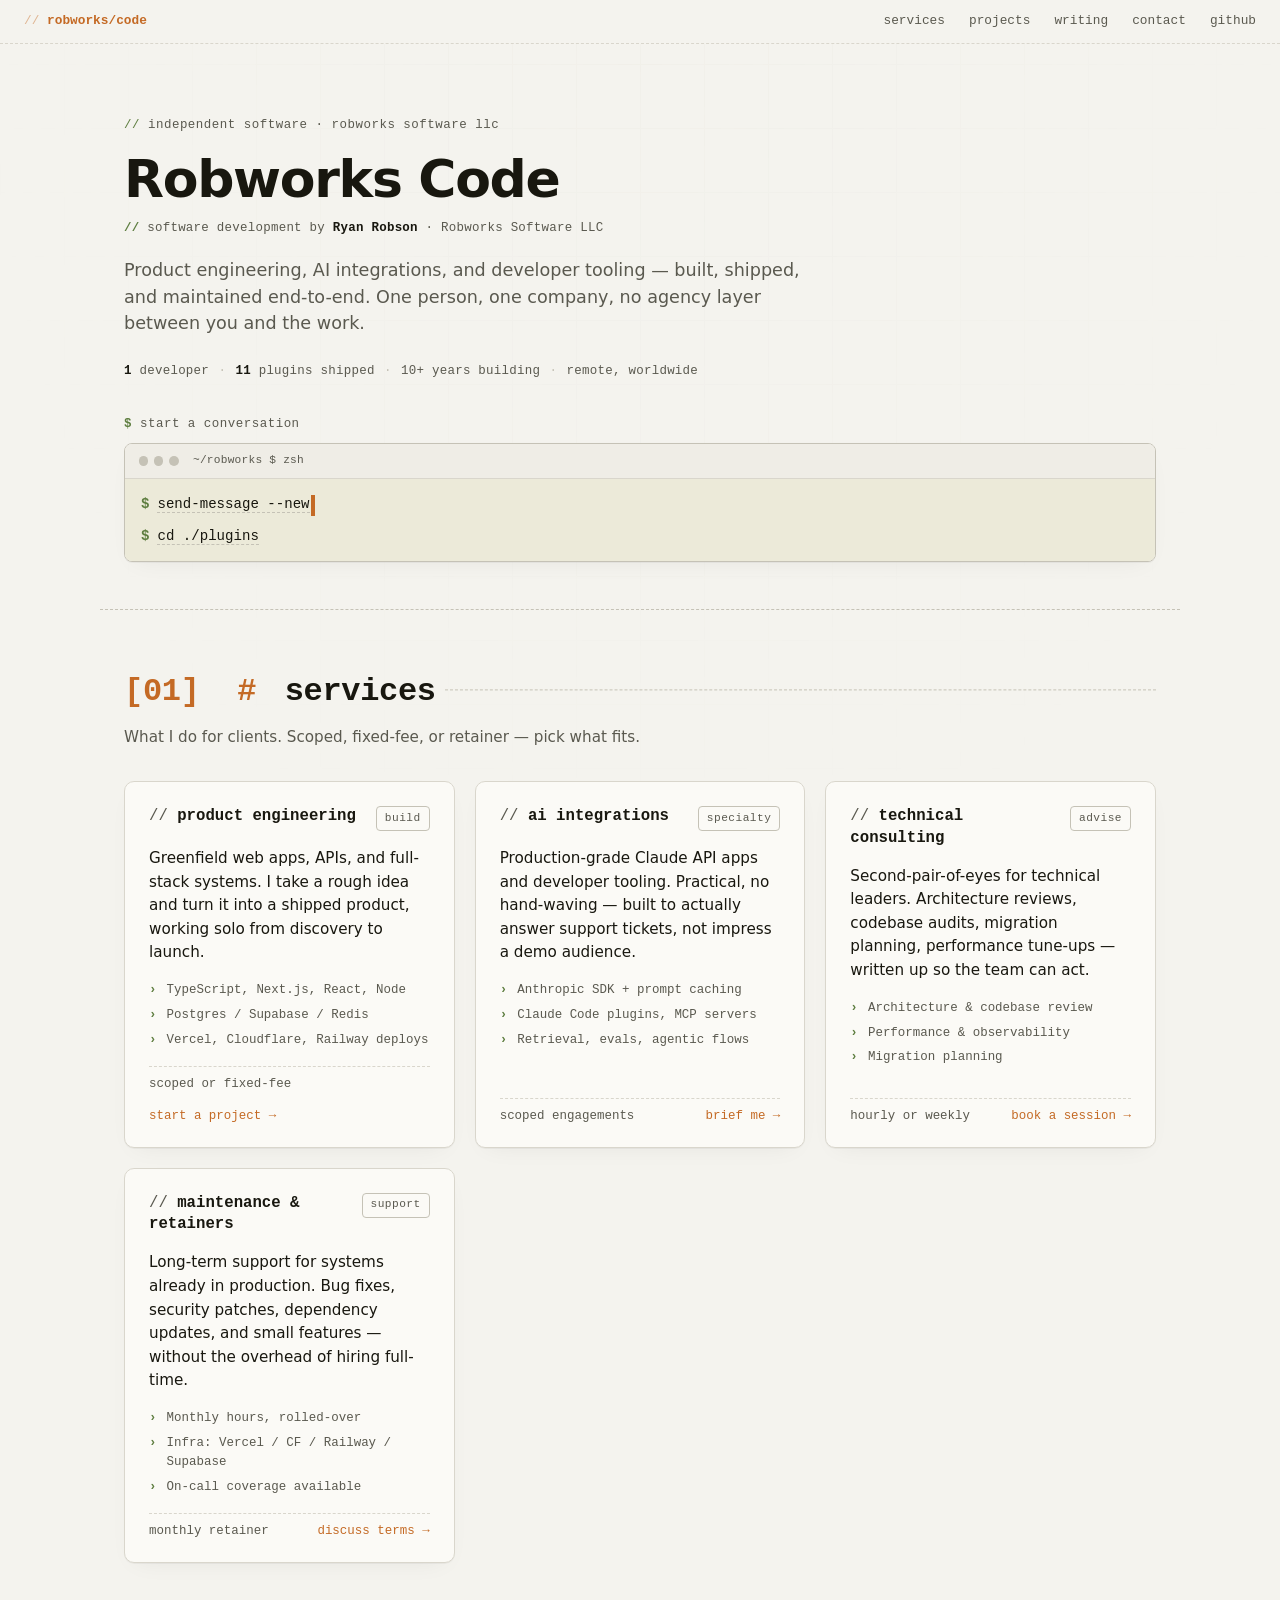
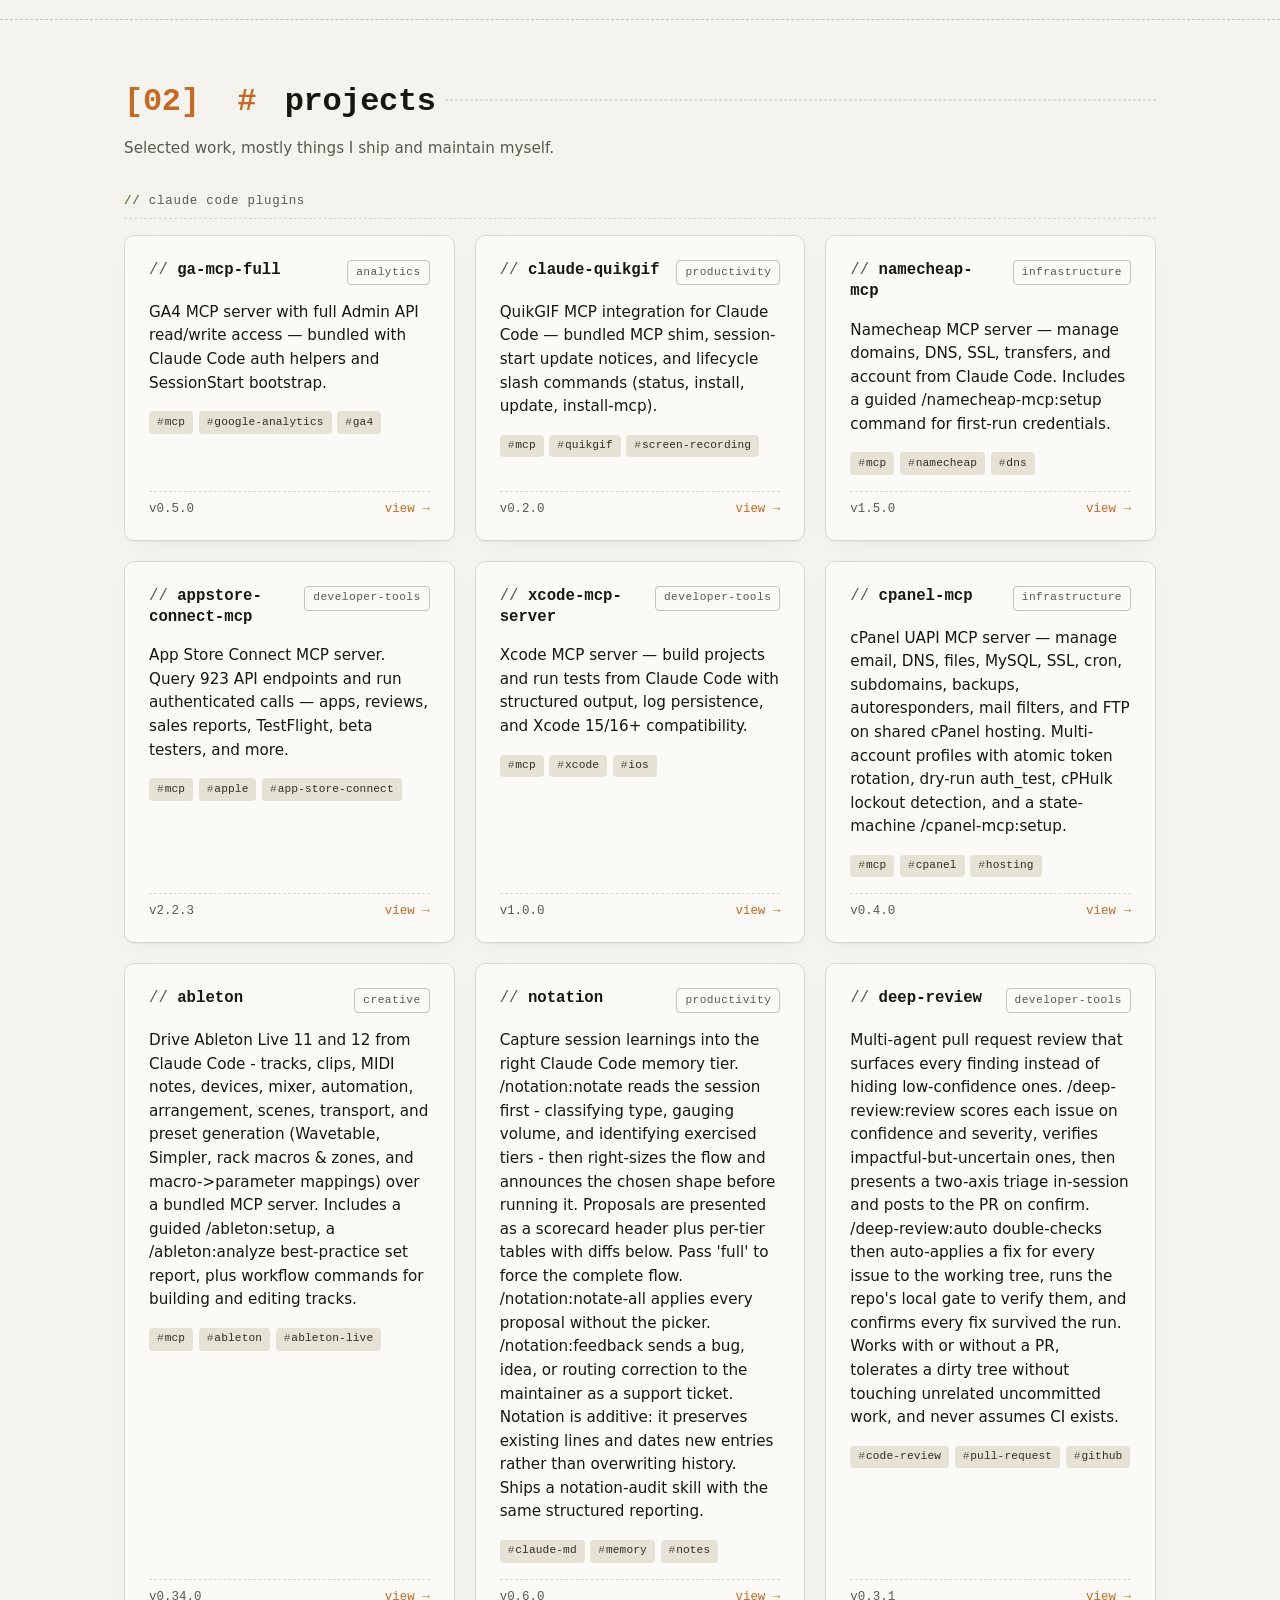
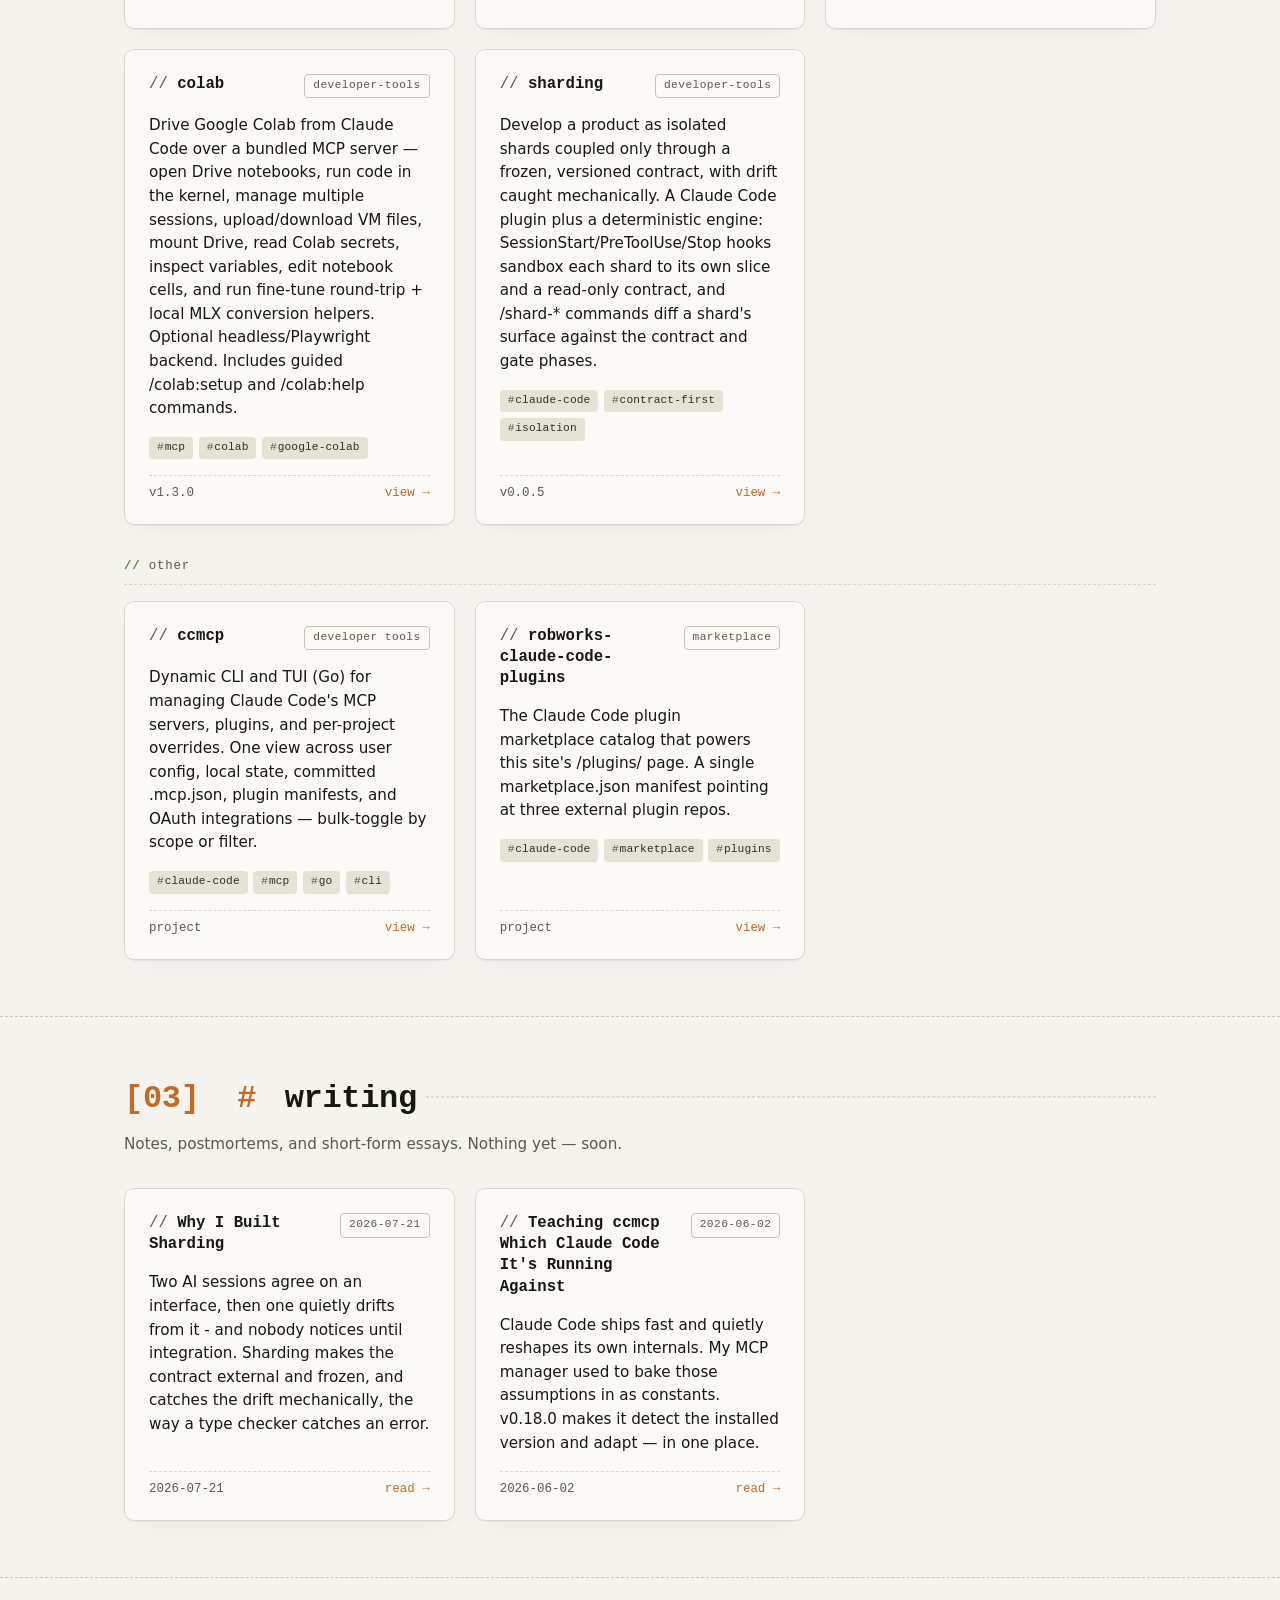
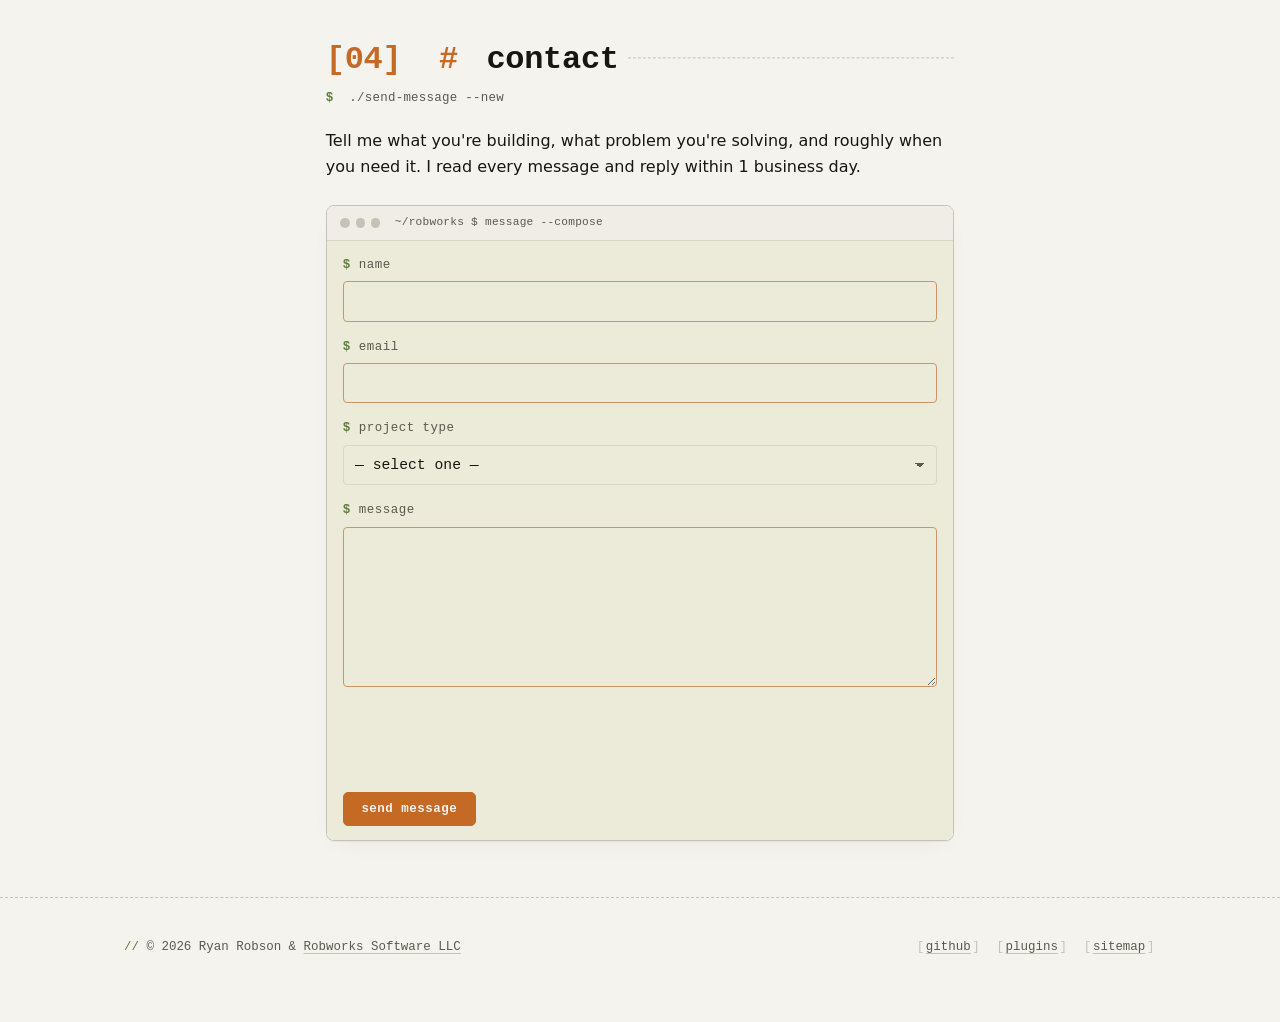
==== docs/index.html @ 90739b0f "content: add 'Why I Built Sharding' post to the Writing index Also refreshes the notation plugin car" ====
<!doctype html>
<html lang="en">
<head>
  <meta charset="utf-8" />
  <!-- Google Analytics (GA4) -->
  <script async src="https://www.googletagmanager.com/gtag/js?id=G-7J0YLZGLXT"></script>
  <script>
    window.dataLayer = window.dataLayer || [];
    function gtag(){ dataLayer.push(arguments); }
    gtag('js', new Date());
    gtag('config', 'G-7J0YLZGLXT');
  </script>
  <meta name="viewport" content="width=device-width, initial-scale=1" />
  <title>Robworks Code · Robworks Software LLC</title>
  <meta name="description" content="Robworks Code — independent software development by Ryan Robson and Robworks Software LLC. Product engineering, AI integrations, technical consulting, and maintenance retainers for shipped systems." />
  <link rel="canonical" href="https://code.robworks.info/" />
  <meta name="robots" content="index,follow,max-image-preview:large" />
  <meta name="theme-color" content="#c46a25" />
  <meta name="author" content="Ryan Robson and Robworks Software LLC" />

  <meta property="og:type" content="website" />
  <meta property="og:site_name" content="Robworks Software LLC" />
  <meta property="og:locale" content="en_US" />
  <meta property="og:title" content="Robworks Code · Robworks Software LLC" />
  <meta property="og:description" content="Software development by Ryan Robson and Robworks Software LLC. Product engineering, AI integrations, technical consulting, and maintenance retainers — built, shipped, and maintained end-to-end." />
  <meta property="og:url" content="https://code.robworks.info/" />
  <meta property="og:image" content="https://code.robworks.info/og-image.png" />
  <meta property="og:image:width" content="1200" />
  <meta property="og:image:height" content="630" />
  <meta property="og:image:alt" content="Robworks Code — software development by Ryan Robson and Robworks Software LLC." />

  <meta name="twitter:card" content="summary_large_image" />
  <meta name="twitter:title" content="Robworks Code · Robworks Software LLC" />
  <meta name="twitter:description" content="Software development by Ryan Robson and Robworks Software LLC. Product engineering, AI integrations, technical consulting, maintenance retainers." />
  <meta name="twitter:image" content="https://code.robworks.info/og-image.png" />
  <meta name="twitter:image:alt" content="Robworks Code — Robworks Software LLC" />

  <link rel="stylesheet" href="./style.css" />
  <link rel="icon" href="data:image/svg+xml,%3Csvg xmlns='http://www.w3.org/2000/svg' viewBox='0 0 100 100'%3E%3Ctext y='.9em' font-size='90'%3E%E2%9A%99%EF%B8%8F%3C/text%3E%3C/svg%3E" />
  <script src="https://challenges.cloudflare.com/turnstile/v0/api.js" async defer></script>

  <script type="application/ld+json">
{
  "@context": "https://schema.org",
  "@graph": [
    {
      "@type": "Organization",
      "@id": "https://robworks.info/#org",
      "name": "Robworks Software LLC",
      "url": "https://robworks.info",
      "founder": { "@type": "Person", "@id": "https://robworks.info/#ryan" },
      "sameAs": [
        "https://github.com/ringo380",
        "https://code.robworks.info/"
      ]
    },
    {
      "@type": "Person",
      "@id": "https://robworks.info/#ryan",
      "name": "Ryan Robson",
      "jobTitle": "Independent software developer",
      "url": "https://code.robworks.info/",
      "worksFor": { "@id": "https://robworks.info/#org" },
      "sameAs": [
        "https://github.com/ringo380"
      ]
    },
    {
      "@type": "WebSite",
      "@id": "https://code.robworks.info/#website",
      "url": "https://code.robworks.info/",
      "name": "Robworks Code",
      "alternateName": "Robworks Software LLC",
      "publisher": { "@id": "https://robworks.info/#org" },
      "inLanguage": "en-US"
    },
    {
      "@type": "ProfessionalService",
      "@id": "https://code.robworks.info/#service-product-engineering",
      "name": "Product engineering",
      "description": "Greenfield web apps, APIs, and full-stack systems. TypeScript, Next.js, React, Node, Postgres, deployed on Vercel, Cloudflare, or Railway. Discovery, ship, handoff.",
      "provider": { "@id": "https://robworks.info/#org" },
      "areaServed": "Worldwide"
    },
    {
      "@type": "ProfessionalService",
      "@id": "https://code.robworks.info/#service-ai-integrations",
      "name": "AI integrations",
      "description": "Production-grade Claude API and Anthropic SDK applications, Claude Code plugins, MCP server design, retrieval pipelines, and agentic workflows.",
      "provider": { "@id": "https://robworks.info/#org" },
      "areaServed": "Worldwide"
    },
    {
      "@type": "ProfessionalService",
      "@id": "https://code.robworks.info/#service-consulting",
      "name": "Technical consulting",
      "description": "Architecture reviews, codebase audits, performance and observability tune-ups, migration planning. Hourly or scoped engagements.",
      "provider": { "@id": "https://robworks.info/#org" },
      "areaServed": "Worldwide"
    },
    {
      "@type": "ProfessionalService",
      "@id": "https://code.robworks.info/#service-retainers",
      "name": "Maintenance and retainers",
      "description": "Monthly retainers for ongoing development, infrastructure (Vercel, Cloudflare, Railway, Supabase), security patches, and on-call coverage for shipped systems.",
      "provider": { "@id": "https://robworks.info/#org" },
      "areaServed": "Worldwide"
    }
  ]
}
  </script>
</head>
<body>
  <a class="skip" href="#services">Skip to content</a>
  <div id="copy-status" class="sr-only" role="status" aria-live="polite"></div>

  <nav class="site-nav" aria-label="Site navigation">
    <a class="nav-brand" href="/">robworks/code</a>
    <div class="nav-links">
      <a class="nav-link" href="#services">services</a>
      <a class="nav-link" href="#projects">projects</a>
      <a class="nav-link" href="#writing">writing</a>
      <a class="nav-link" href="#contact">contact</a>
      <a class="nav-link" href="https://github.com/ringo380" rel="noopener noreferrer">github</a>
    </div>
  </nav>

  <header>
    <div class="container">
      <p class="eyebrow">independent software · robworks software llc</p>
      <h1>Robworks Code</h1>
      <p class="byline">software development by <strong>Ryan Robson</strong> · Robworks Software LLC</p>
      <p class="tagline">Product engineering, AI integrations, and developer tooling — built, shipped, and maintained end-to-end. One person, one company, no agency layer between you and the work.</p>

      <p class="hero-stats">
        <span><strong>1</strong> developer</span>
        <span class="sep" aria-hidden="true"> · </span>
        <span><strong id="hero-plugin-count">11</strong> plugins shipped</span>
        <span class="sep" aria-hidden="true"> · </span>
        <span>10+ years building</span>
        <span class="sep" aria-hidden="true"> · </span>
        <span>remote, worldwide</span>
      </p>

      <p class="hero-cta-label">start a conversation</p>
      <div class="terminal" aria-label="Primary site actions">
        <div class="terminal-chrome" aria-hidden="true">
          <span class="terminal-dots"><span></span><span></span><span></span></span>
          <span class="terminal-title">~/robworks $ zsh</span>
        </div>
        <div class="terminal-body">
          <div class="terminal-line">
            <code class="terminal-cmd"><a href="#contact">send-message --new</a><span class="caret" aria-hidden="true">▊</span></code>
          </div>
          <div class="terminal-line">
            <code class="terminal-cmd"><a href="/plugins/">cd ./plugins</a></code>
          </div>
        </div>
      </div>
    </div>
  </header>

  <main>
    <section id="services" aria-labelledby="services-heading">
      <div class="container">
        <h2 id="services-heading"><span class="section-num" aria-hidden="true">[01]  # </span>services</h2>
        <p class="section-meta">What I do for clients. Scoped, fixed-fee, or retainer — pick what fits.</p>
        <div class="grid">
          <article class="card">
            <div class="card-header">
              <h3>product engineering</h3>
              <span class="badge">build</span>
            </div>
            <p class="description">Greenfield web apps, APIs, and full-stack systems. I take a rough idea and turn it into a shipped product, working solo from discovery to launch.</p>
            <ul class="bullets">
              <li>TypeScript, Next.js, React, Node</li>
              <li>Postgres / Supabase / Redis</li>
              <li>Vercel, Cloudflare, Railway deploys</li>
            </ul>
            <div class="card-footer">
              <span class="pinned">scoped or fixed-fee</span>
              <a class="repo-link" href="#contact">start a project →</a>
            </div>
          </article>

          <article class="card">
            <div class="card-header">
              <h3>ai integrations</h3>
              <span class="badge">specialty</span>
            </div>
            <p class="description">Production-grade Claude API apps and developer tooling. Practical, no hand-waving — built to actually answer support tickets, not impress a demo audience.</p>
            <ul class="bullets">
              <li>Anthropic SDK + prompt caching</li>
              <li>Claude Code plugins, MCP servers</li>
              <li>Retrieval, evals, agentic flows</li>
            </ul>
            <div class="card-footer">
              <span class="pinned">scoped engagements</span>
              <a class="repo-link" href="#contact">brief me →</a>
            </div>
          </article>

          <article class="card">
            <div class="card-header">
              <h3>technical consulting</h3>
              <span class="badge">advise</span>
            </div>
            <p class="description">Second-pair-of-eyes for technical leaders. Architecture reviews, codebase audits, migration planning, performance tune-ups — written up so the team can act.</p>
            <ul class="bullets">
              <li>Architecture &amp; codebase review</li>
              <li>Performance &amp; observability</li>
              <li>Migration planning</li>
            </ul>
            <div class="card-footer">
              <span class="pinned">hourly or weekly</span>
              <a class="repo-link" href="#contact">book a session →</a>
            </div>
          </article>

          <article class="card">
            <div class="card-header">
              <h3>maintenance &amp; retainers</h3>
              <span class="badge">support</span>
            </div>
            <p class="description">Long-term support for systems already in production. Bug fixes, security patches, dependency updates, and small features — without the overhead of hiring full-time.</p>
            <ul class="bullets">
              <li>Monthly hours, rolled-over</li>
              <li>Infra: Vercel / CF / Railway / Supabase</li>
              <li>On-call coverage available</li>
            </ul>
            <div class="card-footer">
              <span class="pinned">monthly retainer</span>
              <a class="repo-link" href="#contact">discuss terms →</a>
            </div>
          </article>
        </div>
      </div>
    </section>

    <section id="projects" aria-labelledby="projects-heading">
      <div class="container">
        <h2 id="projects-heading"><span class="section-num" aria-hidden="true">[02]  # </span>projects</h2>
        <p class="section-meta">Selected work, mostly things I ship and maintain myself.</p>

        <h3 class="subsection-heading">claude code plugins</h3>
        <div class="grid" id="projects-plugins-grid">
          <!-- BEGIN:PROJECTS-PLUGINS -->
          <article class="card">
            <div class="card-header">
              <h3>ga-mcp-full</h3>
              <span class="badge">analytics</span>
            </div>
            <p class="description">GA4 MCP server with full Admin API read/write access — bundled with Claude Code auth helpers and SessionStart bootstrap.</p>
            <div class="tags">
              <span class="tag">mcp</span>
              <span class="tag">google-analytics</span>
              <span class="tag">ga4</span>
            </div>
            <div class="card-footer">
              <span class="pinned">v0.5.0</span>
              <a class="repo-link" href="/plugins/#plugin-ga-mcp-full">view →</a>
            </div>
          </article>

          <article class="card">
            <div class="card-header">
              <h3>claude-quikgif</h3>
              <span class="badge">productivity</span>
            </div>
            <p class="description">QuikGIF MCP integration for Claude Code — bundled MCP shim, session-start update notices, and lifecycle slash commands (status, install, update, install-mcp).</p>
            <div class="tags">
              <span class="tag">mcp</span>
              <span class="tag">quikgif</span>
              <span class="tag">screen-recording</span>
            </div>
            <div class="card-footer">
              <span class="pinned">v0.2.0</span>
              <a class="repo-link" href="/plugins/#plugin-claude-quikgif">view →</a>
            </div>
          </article>

          <article class="card">
            <div class="card-header">
              <h3>namecheap-mcp</h3>
              <span class="badge">infrastructure</span>
            </div>
            <p class="description">Namecheap MCP server — manage domains, DNS, SSL, transfers, and account from Claude Code. Includes a guided /namecheap-mcp:setup command for first-run credentials.</p>
            <div class="tags">
              <span class="tag">mcp</span>
              <span class="tag">namecheap</span>
              <span class="tag">dns</span>
            </div>
            <div class="card-footer">
              <span class="pinned">v1.5.0</span>
              <a class="repo-link" href="/plugins/#plugin-namecheap-mcp">view →</a>
            </div>
          </article>

          <article class="card">
            <div class="card-header">
              <h3>appstore-connect-mcp</h3>
              <span class="badge">developer-tools</span>
            </div>
            <p class="description">App Store Connect MCP server. Query 923 API endpoints and run authenticated calls — apps, reviews, sales reports, TestFlight, beta testers, and more.</p>
            <div class="tags">
              <span class="tag">mcp</span>
              <span class="tag">apple</span>
              <span class="tag">app-store-connect</span>
            </div>
            <div class="card-footer">
              <span class="pinned">v2.2.3</span>
              <a class="repo-link" href="/plugins/#plugin-appstore-connect-mcp">view →</a>
            </div>
          </article>

          <article class="card">
            <div class="card-header">
              <h3>xcode-mcp-server</h3>
              <span class="badge">developer-tools</span>
            </div>
            <p class="description">Xcode MCP server — build projects and run tests from Claude Code with structured output, log persistence, and Xcode 15/16+ compatibility.</p>
            <div class="tags">
              <span class="tag">mcp</span>
              <span class="tag">xcode</span>
              <span class="tag">ios</span>
            </div>
            <div class="card-footer">
              <span class="pinned">v1.0.0</span>
              <a class="repo-link" href="/plugins/#plugin-xcode-mcp-server">view →</a>
            </div>
          </article>

          <article class="card">
            <div class="card-header">
              <h3>cpanel-mcp</h3>
              <span class="badge">infrastructure</span>
            </div>
            <p class="description">cPanel UAPI MCP server — manage email, DNS, files, MySQL, SSL, cron, subdomains, backups, autoresponders, mail filters, and FTP on shared cPanel hosting. Multi-account profiles with atomic token rotation, dry-run auth_test, cPHulk lockout detection, and a state-machine /cpanel-mcp:setup.</p>
            <div class="tags">
              <span class="tag">mcp</span>
              <span class="tag">cpanel</span>
              <span class="tag">hosting</span>
            </div>
            <div class="card-footer">
              <span class="pinned">v0.4.0</span>
              <a class="repo-link" href="/plugins/#plugin-cpanel-mcp">view →</a>
            </div>
          </article>

          <article class="card">
            <div class="card-header">
              <h3>ableton</h3>
              <span class="badge">creative</span>
            </div>
            <p class="description">Drive Ableton Live 11 and 12 from Claude Code - tracks, clips, MIDI notes, devices, mixer, automation, arrangement, scenes, transport, and preset generation (Wavetable, Simpler, rack macros &amp; zones, and macro-&gt;parameter mappings) over a bundled MCP server. Includes a guided /ableton:setup, a /ableton:analyze best-practice set report, plus workflow commands for building and editing tracks.</p>
            <div class="tags">
              <span class="tag">mcp</span>
              <span class="tag">ableton</span>
              <span class="tag">ableton-live</span>
            </div>
            <div class="card-footer">
              <span class="pinned">v0.34.0</span>
              <a class="repo-link" href="/plugins/#plugin-ableton">view →</a>
            </div>
          </article>

          <article class="card">
            <div class="card-header">
              <h3>notation</h3>
              <span class="badge">productivity</span>
            </div>
            <p class="description">Capture session learnings into the right Claude Code memory tier. /notation:notate reads the session first - classifying type, gauging volume, and identifying exercised tiers - then right-sizes the flow and announces the chosen shape before running it. Proposals are presented as a scorecard header plus per-tier tables with diffs below. Pass &#39;full&#39; to force the complete flow. /notation:notate-all applies every proposal without the picker. /notation:feedback sends a bug, idea, or routing correction to the maintainer as a support ticket. Notation is additive: it preserves existing lines and dates new entries rather than overwriting history. Ships a notation-audit skill with the same structured reporting.</p>
            <div class="tags">
              <span class="tag">claude-md</span>
              <span class="tag">memory</span>
              <span class="tag">notes</span>
            </div>
            <div class="card-footer">
              <span class="pinned">v0.6.0</span>
              <a class="repo-link" href="/plugins/#plugin-notation">view →</a>
            </div>
          </article>

          <article class="card">
            <div class="card-header">
              <h3>deep-review</h3>
              <span class="badge">developer-tools</span>
            </div>
            <p class="description">Multi-agent pull request review that surfaces every finding instead of hiding low-confidence ones. /deep-review:review scores each issue on confidence and severity, verifies impactful-but-uncertain ones, then presents a two-axis triage in-session and posts to the PR on confirm. /deep-review:auto double-checks then auto-applies a fix for every issue to the working tree, runs the repo&#39;s local gate to verify them, and confirms every fix survived the run. Works with or without a PR, tolerates a dirty tree without touching unrelated uncommitted work, and never assumes CI exists.</p>
            <div class="tags">
              <span class="tag">code-review</span>
              <span class="tag">pull-request</span>
              <span class="tag">github</span>
            </div>
            <div class="card-footer">
              <span class="pinned">v0.3.1</span>
              <a class="repo-link" href="/plugins/#plugin-deep-review">view →</a>
            </div>
          </article>

          <article class="card">
            <div class="card-header">
              <h3>colab</h3>
              <span class="badge">developer-tools</span>
            </div>
            <p class="description">Drive Google Colab from Claude Code over a bundled MCP server — open Drive notebooks, run code in the kernel, manage multiple sessions, upload/download VM files, mount Drive, read Colab secrets, inspect variables, edit notebook cells, and run fine-tune round-trip + local MLX conversion helpers. Optional headless/Playwright backend. Includes guided /colab:setup and /colab:help commands.</p>
            <div class="tags">
              <span class="tag">mcp</span>
              <span class="tag">colab</span>
              <span class="tag">google-colab</span>
            </div>
            <div class="card-footer">
              <span class="pinned">v1.3.0</span>
              <a class="repo-link" href="/plugins/#plugin-colab">view →</a>
            </div>
          </article>

          <article class="card">
            <div class="card-header">
              <h3>sharding</h3>
              <span class="badge">developer-tools</span>
            </div>
            <p class="description">Develop a product as isolated shards coupled only through a frozen, versioned contract, with drift caught mechanically. A Claude Code plugin plus a deterministic engine: SessionStart/PreToolUse/Stop hooks sandbox each shard to its own slice and a read-only contract, and /shard-* commands diff a shard&#39;s surface against the contract and gate phases.</p>
            <div class="tags">
              <span class="tag">claude-code</span>
              <span class="tag">contract-first</span>
              <span class="tag">isolation</span>
            </div>
            <div class="card-footer">
              <span class="pinned">v0.0.5</span>
              <a class="repo-link" href="/plugins/#plugin-sharding">view →</a>
            </div>
          </article>
<!-- END:PROJECTS-PLUGINS -->
        </div>

        <h3 class="subsection-heading">other</h3>
        <div class="grid" id="projects-other-grid">
          <!-- BEGIN:PROJECTS-OTHER -->
          <article class="card">
            <div class="card-header">
              <h3>ccmcp</h3>
              <span class="badge">developer tools</span>
            </div>
            <p class="description">Dynamic CLI and TUI (Go) for managing Claude Code&#39;s MCP servers, plugins, and per-project overrides. One view across user config, local state, committed .mcp.json, plugin manifests, and OAuth integrations — bulk-toggle by scope or filter.</p>
            <div class="tags">
              <span class="tag">claude-code</span>
              <span class="tag">mcp</span>
              <span class="tag">go</span>
              <span class="tag">cli</span>
            </div>
            <div class="card-footer">
              <span class="pinned">project</span>
              <a class="repo-link" href="https://ringo380.github.io/ccmcp/">view →</a>
            </div>
          </article>

          <article class="card">
            <div class="card-header">
              <h3>robworks-claude-code-plugins</h3>
              <span class="badge">marketplace</span>
            </div>
            <p class="description">The Claude Code plugin marketplace catalog that powers this site&#39;s /plugins/ page. A single marketplace.json manifest pointing at three external plugin repos.</p>
            <div class="tags">
              <span class="tag">claude-code</span>
              <span class="tag">marketplace</span>
              <span class="tag">plugins</span>
            </div>
            <div class="card-footer">
              <span class="pinned">project</span>
              <a class="repo-link" href="/plugins/">view →</a>
            </div>
          </article>
<!-- END:PROJECTS-OTHER -->
        </div>
      </div>
    </section>

    <section id="writing" aria-labelledby="writing-heading">
      <div class="container">
        <h2 id="writing-heading"><span class="section-num" aria-hidden="true">[03]  # </span>writing</h2>
        <p class="section-meta">Notes, postmortems, and short-form essays. Nothing yet — soon.</p>
        <div class="grid">
          <!-- BEGIN:POSTS -->
          <article class="card">
            <div class="card-header">
              <h3>Why I Built Sharding</h3>
              <span class="badge">2026-07-21</span>
            </div>
            <p class="description">Two AI sessions agree on an interface, then one quietly drifts from it - and nobody notices until integration. Sharding makes the contract external and frozen, and catches the drift mechanically, the way a type checker catches an error.</p>
            <div class="card-footer">
              <span class="pinned">2026-07-21</span>
              <a class="repo-link" href="https://robworks.info/field-notes/why-i-built-sharding">read →</a>
            </div>
          </article>

          <article class="card">
            <div class="card-header">
              <h3>Teaching ccmcp Which Claude Code It&#39;s Running Against</h3>
              <span class="badge">2026-06-02</span>
            </div>
            <p class="description">Claude Code ships fast and quietly reshapes its own internals. My MCP manager used to bake those assumptions in as constants. v0.18.0 makes it detect the installed version and adapt — in one place.</p>
            <div class="card-footer">
              <span class="pinned">2026-06-02</span>
              <a class="repo-link" href="https://robworks.info/field-notes/teaching-ccmcp-which-claude-code-its-running-against">read →</a>
            </div>
          </article>
<!-- END:POSTS -->
        </div>
      </div>
    </section>

    <section id="contact" aria-labelledby="contact-heading">
      <div class="container prose">
        <h2 id="contact-heading"><span class="section-num" aria-hidden="true">[04]  # </span>contact</h2>
        <p class="prose-prompt" aria-hidden="true"><span>$</span> ./send-message --new</p>
        <p>Tell me what you're building, what problem you're solving, and roughly when you need it. I read every message and reply within 1 business day.</p>

        <form id="contact-form" class="terminal contact-form" action="https://contact.robworks.info/api/contact" method="POST" novalidate>
          <div class="terminal-chrome" aria-hidden="true">
            <span class="terminal-dots"><span></span><span></span><span></span></span>
            <span class="terminal-title">~/robworks $ message --compose</span>
          </div>
          <div class="terminal-body">
            <div class="form-row">
              <label for="cf-name">name</label>
              <input id="cf-name" name="name" type="text" required maxlength="120" autocomplete="name" />
            </div>
            <div class="form-row">
              <label for="cf-email">email</label>
              <input id="cf-email" name="email" type="email" required maxlength="254" autocomplete="email" inputmode="email" />
            </div>
            <div class="form-row">
              <label for="cf-project">project type</label>
              <select id="cf-project" name="project_type" required>
                <option value="" disabled selected>— select one —</option>
                <option value="product-engineering">product engineering</option>
                <option value="ai-integrations">ai integrations</option>
                <option value="technical-consulting">technical consulting</option>
                <option value="maintenance-retainers">maintenance &amp; retainers</option>
                <option value="other">other / not sure</option>
              </select>
            </div>
            <div class="form-row">
              <label for="cf-message">message</label>
              <textarea id="cf-message" name="message" required minlength="10" maxlength="4000" rows="6"></textarea>
            </div>
            <div class="form-hp" aria-hidden="true">
              <label for="cf-website">website (leave blank)</label>
              <input id="cf-website" name="website" type="text" tabindex="-1" autocomplete="off" />
            </div>
            <div class="cf-turnstile form-turnstile" data-sitekey="0x4AAAAAADD5pA1eFNNWbjOh" data-theme="auto" data-size="flexible"></div>
            <div class="form-actions">
              <button type="submit" class="submit-btn">send message</button>
              <span class="form-status" role="status" aria-live="polite"></span>
            </div>
          </div>
        </form>
      </div>
    </section>
  </main>

  <footer>
    <div class="container footer-row">
      <span>© 2026 Ryan Robson &amp; <a href="https://robworks.info">Robworks Software LLC</a></span>
      <span class="footer-links">
        <a href="https://github.com/ringo380"><span aria-hidden="true">[</span>github<span aria-hidden="true">]</span></a>
        <a href="/plugins/"><span aria-hidden="true">[</span>plugins<span aria-hidden="true">]</span></a>
        <a href="/sitemap.xml"><span aria-hidden="true">[</span>sitemap<span aria-hidden="true">]</span></a>
      </span>
    </div>
  </footer>

  <script type="module">
    const announceEl = document.getElementById("copy-status");
    function announce(msg) {
      if (!announceEl) return;
      announceEl.textContent = "";
      requestAnimationFrame(() => { announceEl.textContent = msg; });
    }
    document.querySelectorAll(".copy-btn").forEach((btn) => {
      btn.addEventListener("click", async () => {
        const text = btn.dataset.copy;
        if (!text) return;
        try {
          await navigator.clipboard.writeText(text);
          const original = btn.textContent;
          btn.textContent = "✓ copied";
          btn.classList.add("copied");
          announce(`Copied: ${text}`);
          setTimeout(() => {
            btn.textContent = original;
            btn.classList.remove("copied");
          }, 1600);
        } catch {
          btn.textContent = "copy failed";
          announce("Copy failed");
        }
      });
    });

    // Contact form submit handler — POST JSON to the worker, swap form for confirmation on success.
    const form = document.getElementById("contact-form");
    if (form) {
      const submitBtn = form.querySelector(".submit-btn");
      const statusEl = form.querySelector(".form-status");
      const errors = {
        validation: "Please fix the highlighted field and try again.",
        challenge: "Please complete the verification challenge and try again.",
        rate_limit: "Too many submissions from this network. Try again in an hour.",
        upstream: "Couldn't deliver right now. Please try again in a few minutes.",
        json: "Something went wrong with the form. Reload and try again.",
        method: "Something went wrong with the form. Reload and try again.",
      };
      form.addEventListener("submit", async (e) => {
        e.preventDefault();
        statusEl.textContent = "";
        statusEl.classList.remove("err", "ok");

        const turnstileEl = form.querySelector('input[name="cf-turnstile-response"]');
        const data = {
          name: form.name.value.trim(),
          email: form.email.value.trim(),
          project_type: form.project_type.value,
          message: form.message.value.trim(),
          website: form.website.value, // honeypot — bots fill, humans don't
          "cf-turnstile-response": turnstileEl ? turnstileEl.value : "",
        };

        if (!data.name || !data.email || !data.project_type || data.message.length < 10) {
          statusEl.textContent = "Fill in name, email, project type, and a message of at least 10 characters.";
          statusEl.classList.add("err");
          return;
        }
        if (!data["cf-turnstile-response"]) {
          statusEl.textContent = "Please complete the verification challenge.";
          statusEl.classList.add("err");
          return;
        }

        submitBtn.disabled = true;
        const originalLabel = submitBtn.textContent;
        submitBtn.textContent = "sending…";
        announce("Sending message");

        try {
          const res = await fetch(form.action, {
            method: "POST",
            headers: { "Content-Type": "application/json" },
            body: JSON.stringify(data),
          });
          let body = {};
          try { body = await res.json(); } catch { /* non-JSON response */ }

          if (res.ok && body.ok) {
            const tpl = document.createElement("div");
            tpl.className = "terminal contact-form contact-success";
            tpl.setAttribute("aria-label", "Message sent confirmation");
            tpl.innerHTML = `
              <div class="terminal-chrome" aria-hidden="true">
                <span class="terminal-dots"><span></span><span></span><span></span></span>
                <span class="terminal-title">~/robworks $ message --sent</span>
              </div>
              <div class="terminal-body">
                <div class="terminal-line is-output">
                  <span class="output-arrow" aria-hidden="true">→</span>
                  <code class="terminal-cmd"><span class="ok-mark">✓</span> message sent</code>
                </div>
                <div class="terminal-line is-output">
                  <span class="output-arrow" aria-hidden="true">→</span>
                  <code class="terminal-cmd">I'll reply within 1 business day.</code>
                </div>
              </div>`;
            form.replaceWith(tpl);
            announce("Message sent");
          } else {
            const code = body && body.error;
            statusEl.textContent = errors[code] || "Something went wrong. Please try again.";
            statusEl.classList.add("err");
            submitBtn.textContent = originalLabel;
            submitBtn.disabled = false;
            // Reset the Turnstile token so the user gets a fresh challenge on retry
            if (window.turnstile && typeof window.turnstile.reset === "function") {
              try { window.turnstile.reset(); } catch { /* ignore */ }
            }
            announce(statusEl.textContent);
          }
        } catch {
          statusEl.textContent = "Network error. Check your connection and try again.";
          statusEl.classList.add("err");
          submitBtn.textContent = originalLabel;
          submitBtn.disabled = false;
          announce(statusEl.textContent);
        }
      });
    }
  </script>
</body>
</html>
---- docs/style.css ----
/* ------------------------------------------------------------------
   Tokens
------------------------------------------------------------------- */
:root {
  color-scheme: light dark;

  /* Surfaces */
  --bg: #f4f3ee;
  --surface: #fbfaf6;
  --surface-2: #efede6;
  --text: #18170f;
  --muted: #5a594f;
  --border: #d9d6cc;
  --border-strong: #c5c2b6;

  /* Accents */
  --accent: #c46a25;
  --accent-hover: #9c5119;
  --accent-prompt: #5d7d3f;
  --accent-prompt-hover: #466230;

  /* Code */
  --code-bg: #ecead9;
  --code-bg-deep: #e3e0cd;
  --chip-bg: #e6e3d6;
  --chip-text: #2f2e25;

  /* Effects */
  --shadow: 0 1px 0 rgba(0, 0, 0, 0.04), 0 8px 24px -12px rgba(0, 0, 0, 0.08);
  --focus-ring: 2px solid var(--accent);
  --focus-ring-offset: 2px;

  /* Type */
  --font-mono: ui-monospace, SFMono-Regular, "SF Mono", Menlo, Consolas, "Liberation Mono", monospace;
  --font-sans: ui-sans-serif, system-ui, -apple-system, "Segoe UI", Roboto, "Helvetica Neue", Arial, sans-serif;

  --fs-eyebrow: 0.78rem;
  --fs-hero: clamp(2.1rem, 5.2vw, 3.25rem);
  --fs-h2: 1.45rem;
  --fs-body: 0.95rem;
  --fs-small: 0.78rem;
  --fs-xs: 0.7rem;
}

@media (prefers-color-scheme: dark) {
  :root {
    --bg: #0c0c0a;
    --surface: #161614;
    --surface-2: #1c1c1a;
    --text: #ece9dd;
    --muted: #9b988b;
    --border: #2c2b27;
    --border-strong: #3a3934;

    --accent: #e89452;
    --accent-hover: #f3a96a;
    --accent-prompt: #a3c47e;
    --accent-prompt-hover: #b8d495;

    --code-bg: #1a1a18;
    --code-bg-deep: #131311;
    --chip-bg: #232220;
    --chip-text: #d2cfc1;

    --shadow: 0 1px 0 rgba(0, 0, 0, 0.5), 0 12px 32px -16px rgba(0, 0, 0, 0.6);
  }
}

/* ------------------------------------------------------------------
   Reset & base
------------------------------------------------------------------- */
*,
*::before,
*::after {
  box-sizing: border-box;
}

html, body {
  margin: 0;
  padding: 0;
}

html {
  scroll-behavior: smooth;
}

body {
  font-family: var(--font-mono);
  font-size: var(--fs-body);
  background: var(--bg);
  color: var(--text);
  line-height: 1.6;
  -webkit-font-smoothing: antialiased;
  -moz-osx-font-smoothing: grayscale;
  text-rendering: optimizeLegibility;
}

/* Subtle terminal grid texture — barely visible, adds tactility */
body::before {
  content: "";
  position: fixed;
  inset: 0;
  pointer-events: none;
  z-index: -1;
  background-image:
    linear-gradient(var(--border) 1px, transparent 1px),
    linear-gradient(90deg, var(--border) 1px, transparent 1px);
  background-size: 64px 64px;
  opacity: 0.18;
  mask-image: radial-gradient(ellipse at 50% 0%, rgba(0, 0, 0, 0.6), transparent 75%);
  -webkit-mask-image: radial-gradient(ellipse at 50% 0%, rgba(0, 0, 0, 0.6), transparent 75%);
}

code, pre, .mono {
  font-family: var(--font-mono);
}

a {
  color: var(--accent);
  text-decoration: none;
}

a:hover {
  color: var(--accent-hover);
  text-decoration: underline;
}

@media (prefers-reduced-motion: reduce) {
  html { scroll-behavior: auto; }
}

/* ------------------------------------------------------------------
   Navbar
------------------------------------------------------------------- */
.site-nav {
  position: sticky;
  top: 0;
  z-index: 100;
  display: flex;
  align-items: center;
  justify-content: space-between;
  padding: 0 1.5rem;
  height: 44px;
  background: color-mix(in srgb, var(--bg) 82%, transparent);
  backdrop-filter: saturate(140%) blur(8px);
  -webkit-backdrop-filter: saturate(140%) blur(8px);
  border-bottom: 1px dashed var(--border);
  font-family: var(--font-mono);
  font-size: 0.8rem;
}

@supports not ((backdrop-filter: blur(8px)) or (-webkit-backdrop-filter: blur(8px))) {
  .site-nav { background: var(--bg); }
}

.nav-brand {
  font-weight: 700;
  color: var(--accent);
  text-decoration: none;
}

.nav-brand::before {
  content: "// ";
  opacity: 0.45;
  font-weight: 400;
}

.nav-brand:hover {
  color: var(--accent-hover);
  text-decoration: none;
}

.nav-links {
  display: flex;
  align-items: center;
  gap: 1.5rem;
}

.nav-link {
  color: var(--muted);
  text-decoration: none;
  cursor: pointer;
  user-select: none;
}

.nav-link:hover {
  color: var(--text);
  text-decoration: none;
}

/* Dropdown */
.nav-dropdown {
  position: relative;
}

.nav-dropdown summary {
  list-style: none;
}

.nav-dropdown summary::-webkit-details-marker {
  display: none;
}

.nav-dropdown ul {
  position: absolute;
  right: 0;
  top: calc(100% + 6px);
  margin: 0;
  padding: 0.4rem 0;
  list-style: none;
  background: var(--surface);
  border: 1px solid var(--border);
  min-width: 210px;
  box-shadow: var(--shadow);
}

.nav-dropdown ul li a {
  display: block;
  padding: 0.3rem 1rem;
  color: var(--muted);
  font-size: 0.78rem;
  text-decoration: none;
}

.nav-dropdown ul li a:hover {
  color: var(--text);
  background: var(--chip-bg);
  text-decoration: none;
}

/* Offset anchors below sticky nav */
:target,
section[id],
article[id] {
  scroll-margin-top: 56px;
}

@media (max-width: 520px) {
  .site-nav {
    padding: 0 1rem;
    font-size: 0.72rem;
  }
  .nav-links {
    gap: 0.75rem;
  }
  .nav-brand::before {
    display: none;
  }
}

/* ------------------------------------------------------------------
   Focus
------------------------------------------------------------------- */
:focus { outline: none; }

a:focus-visible,
button:focus-visible,
summary:focus-visible,
[tabindex]:focus-visible {
  outline: var(--focus-ring);
  outline-offset: var(--focus-ring-offset);
  border-radius: 4px;
}

::selection {
  background: color-mix(in srgb, var(--accent) 28%, transparent);
  color: var(--text);
}

/* ------------------------------------------------------------------
   Skip link
------------------------------------------------------------------- */
.skip {
  position: absolute;
  top: 0;
  left: 0;
  background: var(--text);
  color: var(--bg);
  padding: 0.6rem 1rem;
  font-size: var(--fs-small);
  font-weight: 600;
  z-index: 100;
  transform: translateY(-120%);
  transition: transform 0.15s ease;
}

.skip:focus,
.skip:focus-visible {
  transform: translateY(0);
  outline: var(--focus-ring);
  outline-offset: 0;
  text-decoration: none;
  color: var(--bg);
}

@media (prefers-reduced-motion: reduce) {
  .skip { transition: none; }
}

/* Visually hidden, screen-reader only */
.sr-only {
  position: absolute;
  width: 1px;
  height: 1px;
  padding: 0;
  margin: -1px;
  overflow: hidden;
  clip: rect(0, 0, 0, 0);
  white-space: nowrap;
  border: 0;
}

/* ------------------------------------------------------------------
   Layout
------------------------------------------------------------------- */
.container {
  max-width: 1080px;
  margin: 0 auto;
  padding: 0 1.5rem;
}

main { display: block; }

section {
  padding: 3.5rem 0;
}

/* ------------------------------------------------------------------
   Header / hero
------------------------------------------------------------------- */
header {
  padding: 4.5rem 0 3rem;
  position: relative;
}

header::after {
  content: "";
  display: block;
  position: absolute;
  left: 1.5rem;
  right: 1.5rem;
  bottom: 0;
  border-bottom: 1px dashed var(--border-strong);
  max-width: 1080px;
  margin: 0 auto;
}

.eyebrow {
  font-size: var(--fs-eyebrow);
  text-transform: lowercase;
  letter-spacing: 0.04em;
  color: var(--muted);
  margin: 0 0 1rem;
  font-weight: 500;
}

.eyebrow::before {
  content: "// ";
  color: var(--accent-prompt);
}

h1 {
  font-family: var(--font-sans);
  font-size: var(--fs-hero);
  margin: 0 0 1rem;
  letter-spacing: -0.025em;
  line-height: 1.05;
  font-weight: 700;
  color: var(--text);
}

.tagline {
  font-family: var(--font-sans);
  font-size: 1.1rem;
  color: var(--muted);
  margin: 0 0 1.5rem;
  max-width: 62ch;
  line-height: 1.5;
}

.hero-stats {
  font-family: var(--font-mono);
  font-size: var(--fs-small);
  color: var(--muted);
  margin: 0 0 2rem;
  letter-spacing: 0.02em;
  font-variant-numeric: tabular-nums;
  line-height: 1.8;
}

.hero-stats .sep {
  color: var(--border-strong);
  margin: 0 0.1rem;
}

.hero-stats strong {
  color: var(--text);
  font-weight: 600;
}

.hero-cta-label {
  font-size: var(--fs-eyebrow);
  color: var(--muted);
  text-transform: lowercase;
  letter-spacing: 0.04em;
  margin: 0 0 0.5rem;
  font-weight: 500;
}

.hero-cta-label::before {
  content: "$ ";
  color: var(--accent-prompt);
  font-weight: 600;
}

/* ------------------------------------------------------------------
   Terminal component
   Used for hero CTA, quickstart commands, and plugin install blocks.
------------------------------------------------------------------- */
.terminal {
  background: var(--surface);
  border: 1px solid var(--border-strong);
  border-radius: 8px;
  overflow: hidden;
  box-shadow: var(--shadow);
}

.terminal-chrome {
  display: flex;
  align-items: center;
  gap: 0.5rem;
  padding: 0.5rem 0.85rem;
  background: var(--surface-2);
  border-bottom: 1px solid var(--border);
  font-size: var(--fs-xs);
  color: var(--muted);
  letter-spacing: 0.02em;
}

.terminal-dots {
  display: inline-flex;
  gap: 0.35rem;
  margin-right: 0.4rem;
}

.terminal-dots span {
  display: block;
  width: 0.6rem;
  height: 0.6rem;
  border-radius: 999px;
  background: var(--border-strong);
}

.terminal-title {
  font-family: var(--font-mono);
  font-size: var(--fs-xs);
  color: var(--muted);
}

.terminal-body {
  padding: 0.95rem 1rem 0.85rem;
  background: var(--code-bg);
  display: flex;
  flex-direction: column;
  gap: 0.65rem;
}

.terminal-line {
  display: flex;
  align-items: baseline;
  gap: 0.5rem;
  font-family: var(--font-mono);
  font-size: 0.88rem;
  color: var(--text);
  line-height: 1.5;
  overflow-wrap: anywhere;
  min-width: 0;
}

.terminal-cmd {
  flex: 1;
  min-width: 0;
  overflow-wrap: anywhere;
  word-break: break-word;
}

.terminal-line::before {
  content: "$";
  color: var(--accent-prompt);
  font-weight: 600;
  flex-shrink: 0;
}

.terminal-line.is-output {
  color: var(--muted);
  font-size: 0.85rem;
}

.terminal-line.is-output::before {
  content: none;
}

.terminal-line .output-arrow {
  color: var(--border-strong);
  font-weight: 500;
  flex-shrink: 0;
}

/* Blinking caret (hero only) */
.caret {
  display: inline-block;
  width: 0.55ch;
  margin-left: 0.15ch;
  background: var(--accent);
  color: transparent;
  vertical-align: -0.05em;
  user-select: none;
}

@media (prefers-reduced-motion: no-preference) {
  .caret {
    animation: caret-blink 1.05s steps(1, end) infinite;
  }
}

@keyframes caret-blink {
  0%, 50% { opacity: 1; }
  51%, 100% { opacity: 0; }
}

.terminal-actions {
  display: flex;
  justify-content: flex-end;
}

/* Copy button — used inside .terminal-body */
.copy-btn {
  background: transparent;
  color: var(--muted);
  border: 1px solid var(--border-strong);
  border-radius: 5px;
  font-family: var(--font-mono);
  font-size: var(--fs-xs);
  letter-spacing: 0.06em;
  padding: 0.25rem 0.65rem;
  cursor: pointer;
  text-transform: lowercase;
  transition: color 0.12s ease, border-color 0.12s ease, background 0.12s ease;
}

.copy-btn:hover {
  color: var(--accent);
  border-color: var(--accent);
}

.copy-btn.copied {
  color: var(--accent-prompt);
  border-color: var(--accent-prompt);
  background: color-mix(in srgb, var(--accent-prompt) 8%, transparent);
}

@media (prefers-reduced-motion: reduce) {
  .copy-btn { transition: none; }
}

/* ------------------------------------------------------------------
   Section headings
------------------------------------------------------------------- */
h2 {
  font-family: var(--font-mono);
  font-size: clamp(1.65rem, 3vw, 2rem);
  margin: 0 0 0.5rem;
  letter-spacing: -0.01em;
  font-weight: 600;
  color: var(--text);
  display: flex;
  align-items: baseline;
  gap: 0.6rem;
  font-variant-numeric: tabular-nums;
}

h2 .section-num {
  color: var(--accent);
  font-weight: 600;
  flex-shrink: 0;
  white-space: pre;
}

h2::after {
  content: "";
  flex: 1;
  min-width: 2rem;
  border-bottom: 1px dashed var(--border-strong);
  transform: translateY(-0.3em);
}

.section-meta {
  color: var(--muted);
  margin: 0 0 2rem;
  font-size: var(--fs-body);
  font-family: var(--font-sans);
}

/* ------------------------------------------------------------------
   Quickstart
------------------------------------------------------------------- */
.steps {
  list-style: none;
  margin: 0;
  padding: 0;
  display: grid;
  gap: 1.25rem;
  grid-template-columns: repeat(auto-fit, minmax(300px, 1fr));
}

.steps li {
  background: var(--surface);
  border: 1px solid var(--border);
  border-radius: 10px;
  padding: 1.25rem;
  display: flex;
  flex-direction: column;
  gap: 0.85rem;
  box-shadow: var(--shadow);
}

.step-label {
  display: flex;
  align-items: center;
  gap: 0.65rem;
  font-family: var(--font-mono);
  font-weight: 600;
  font-size: 0.92rem;
  color: var(--text);
}

.step-num {
  display: inline-flex;
  align-items: center;
  justify-content: center;
  min-width: 1.7rem;
  height: 1.7rem;
  border-radius: 5px;
  background: transparent;
  border: 1px solid var(--accent);
  color: var(--accent);
  font-family: var(--font-mono);
  font-size: 0.78rem;
  font-weight: 700;
  letter-spacing: 0.02em;
  font-variant-numeric: tabular-nums;
}

.card-footer .pinned { font-variant-numeric: tabular-nums; }

.step-note {
  margin: 0;
  color: var(--muted);
  font-family: var(--font-sans);
  font-size: 0.92rem;
  line-height: 1.55;
}

code.inline {
  background: var(--code-bg);
  padding: 0.1rem 0.4rem;
  border-radius: 4px;
  font-size: 0.86em;
  color: var(--text);
  border: 1px solid var(--border);
}

/* ------------------------------------------------------------------
   Plugins grid & cards
------------------------------------------------------------------- */
.grid {
  display: grid;
  grid-template-columns: repeat(auto-fill, minmax(330px, 1fr));
  gap: 1.25rem;
}

.card {
  background: var(--surface);
  border: 1px solid var(--border);
  border-radius: 10px;
  padding: 1.5rem 1.5rem 1.25rem;
  display: flex;
  flex-direction: column;
  gap: 1rem;
  box-shadow: var(--shadow);
  transition: border-color 0.15s ease, transform 0.15s ease;
  position: relative;
}

.card:hover {
  border-color: var(--border-strong);
  box-shadow: var(--shadow), inset 3px 0 0 var(--accent);
}

@media (prefers-reduced-motion: no-preference) {
  .card {
    animation: card-rise 0.5s cubic-bezier(0.2, 0.7, 0.2, 1) both;
  }
  .grid > .card:nth-child(1) { animation-delay: 0ms; }
  .grid > .card:nth-child(2) { animation-delay: 80ms; }
  .grid > .card:nth-child(3) { animation-delay: 160ms; }
  .grid > .card:nth-child(4) { animation-delay: 240ms; }
  .grid > .card:nth-child(5) { animation-delay: 320ms; }
  .grid > .card:nth-child(n + 6) { animation-delay: 400ms; }
}

@keyframes card-rise {
  from { opacity: 0; transform: translateY(6px); }
  to   { opacity: 1; transform: translateY(0); }
}

@media (prefers-reduced-motion: reduce) {
  .card { transition: none; }
}

.card-header {
  display: flex;
  align-items: flex-start;
  justify-content: space-between;
  gap: 0.75rem;
}

.card h3 {
  margin: 0;
  font-family: var(--font-mono);
  font-size: 0.98rem;
  font-weight: 600;
  color: var(--text);
  line-height: 1.35;
  min-width: 0;
  overflow-wrap: anywhere;
  word-break: break-word;
  flex: 1;
}

.card h3::before {
  content: "// ";
  color: var(--muted);
  font-weight: 500;
}

.badge {
  font-family: var(--font-mono);
  font-size: var(--fs-xs);
  text-transform: lowercase;
  letter-spacing: 0.04em;
  background: transparent;
  color: var(--muted);
  padding: 0.15rem 0.5rem;
  border: 1px solid var(--border-strong);
  border-radius: 4px;
  white-space: nowrap;
  font-weight: 500;
  flex-shrink: 0;
}

.card p.description {
  margin: 0;
  color: var(--text);
  font-family: var(--font-sans);
  font-size: 0.95rem;
  line-height: 1.55;
}

.tags {
  display: flex;
  flex-wrap: wrap;
  gap: 0.35rem;
}

.tag {
  font-family: var(--font-mono);
  font-size: 0.7rem;
  background: var(--chip-bg);
  color: var(--chip-text);
  padding: 0.15rem 0.5rem;
  border-radius: 4px;
  letter-spacing: 0.01em;
}

.tag::before {
  content: "#";
  color: var(--muted);
  margin-right: 0.05rem;
}

/* Per-plugin license. Sits directly above the footer because the catalog is
   not uniformly licensed and a non-open-source plugin has to be legible
   before the install command is copied, not after. */
.card .license {
  margin: 0 0 0.5rem;
  font-family: var(--font-mono);
  font-size: 0.78rem;
  color: var(--muted);
}

.card .license a {
  color: var(--muted);
  text-decoration: underline;
  text-decoration-thickness: 1px;
  text-underline-offset: 3px;
  text-decoration-color: var(--border-strong);
}

.card .license a:hover {
  color: var(--accent);
  text-decoration-color: var(--accent);
}

.card .license-note {
  display: inline-block;
  margin-left: 0.4rem;
  padding: 0.05rem 0.4rem;
  border: 1px solid var(--border-strong);
  border-radius: 999px;
  background: var(--chip-bg);
  color: var(--chip-text);
  font-size: 0.72rem;
  letter-spacing: 0.02em;
}

.card-footer {
  margin-top: auto;
  display: flex;
  justify-content: space-between;
  align-items: center;
  gap: 0.75rem;
  flex-wrap: wrap;
  font-family: var(--font-mono);
  font-size: 0.78rem;
  color: var(--muted);
  padding-top: 0.5rem;
  border-top: 1px dashed var(--border);
}

.card-footer .pinned a {
  color: var(--muted);
  text-decoration: underline;
  text-decoration-thickness: 1px;
  text-underline-offset: 3px;
  text-decoration-color: var(--border-strong);
}

.card-footer .pinned a:hover {
  color: var(--accent);
  text-decoration-color: var(--accent);
}

.card-footer .repo-link {
  color: var(--accent);
  font-weight: 500;
}

.card-footer .repo-link:hover {
  color: var(--accent-hover);
}

/* TODO: when catalog crosses ~10 plugins, add a tag/category filter row above .grid. */

/* ------------------------------------------------------------------
   Status (loading / error)
------------------------------------------------------------------- */
.status {
  padding: 2rem;
  text-align: center;
  color: var(--muted);
  font-size: var(--fs-body);
}

/* ------------------------------------------------------------------
   Prose (about, faq, contribute)
------------------------------------------------------------------- */
.prose {
  max-width: 70ch;
  font-family: var(--font-sans);
}

.prose p {
  margin: 0 0 1rem;
  color: var(--text);
  font-size: 1rem;
  line-height: 1.65;
}

.prose p:last-child {
  margin-bottom: 0;
}

.prose .prose-prompt {
  font-family: var(--font-mono);
  font-size: var(--fs-small);
  color: var(--muted);
  margin: -0.25rem 0 1.25rem;
  letter-spacing: 0.02em;
  user-select: none;
  line-height: 1.5;
}

.prose .prose-prompt span {
  color: var(--accent-prompt);
  font-weight: 600;
  margin-right: 0.5rem;
}

.prose a {
  color: var(--accent);
  text-decoration: underline;
  text-decoration-thickness: 1px;
  text-underline-offset: 3px;
}

.prose a:hover {
  text-decoration-thickness: 2px;
  color: var(--accent-hover);
}

/* ------------------------------------------------------------------
   FAQ
------------------------------------------------------------------- */
#faq details {
  border-top: 1px dashed var(--border-strong);
  padding: 1rem 0 1rem 3.25rem;
  position: relative;
}

#faq .faq-num {
  position: absolute;
  left: 0;
  top: 1rem;
  width: 2.25rem;
  text-align: right;
  font-family: var(--font-mono);
  font-size: 0.78rem;
  color: var(--muted);
  opacity: 0.6;
  font-variant-numeric: tabular-nums;
  border-right: 1px dashed var(--border);
  padding-right: 0.5rem;
  line-height: 1.6;
}

#faq details:last-of-type {
  border-bottom: 1px dashed var(--border-strong);
}

@media (max-width: 480px) {
  #faq details { padding-left: 2.5rem; }
  #faq .faq-num { width: 1.75rem; }
}

#faq summary {
  cursor: pointer;
  font-family: var(--font-sans);
  font-weight: 600;
  font-size: 1rem;
  color: var(--text);
  list-style: none;
  display: flex;
  align-items: baseline;
  justify-content: space-between;
  gap: 1rem;
  padding: 0.1rem 0;
  border-radius: 4px;
}

#faq summary::-webkit-details-marker {
  display: none;
}

#faq summary::after {
  content: "[+]";
  color: var(--muted);
  font-family: var(--font-mono);
  font-size: 0.85rem;
  letter-spacing: 0.05em;
  flex-shrink: 0;
}

#faq details[open] summary::after {
  content: "[-]";
  color: var(--accent-prompt);
}

#faq summary:hover::after {
  color: var(--accent);
}

#faq details > p {
  margin: 0.85rem 0 0;
  color: var(--muted);
  font-family: var(--font-sans);
  font-size: 0.95rem;
  line-height: 1.65;
}

/* ------------------------------------------------------------------
   Section dividers
------------------------------------------------------------------- */
#quickstart,
#plugins,
#about,
#faq,
#contribute,
#services,
#projects,
#writing,
#contact {
  border-bottom: 1px dashed var(--border-strong);
}

#contribute,
#contact {
  border-bottom: none;
}

/* ------------------------------------------------------------------
   Portfolio extensions — services bullets, project subsections,
   writing empty-state. Reuse existing tokens only.
------------------------------------------------------------------- */
header .byline {
  font-family: var(--font-mono);
  font-size: var(--fs-small);
  color: var(--muted);
  margin: -0.25rem 0 1.25rem;
  letter-spacing: 0.02em;
  line-height: 1.5;
}

header .byline::before {
  content: "// ";
  color: var(--accent-prompt);
  font-weight: 600;
}

header .byline strong {
  color: var(--text);
  font-weight: 600;
}

.card .bullets {
  list-style: none;
  margin: 0;
  padding: 0;
  display: flex;
  flex-direction: column;
  gap: 0.35rem;
  font-family: var(--font-mono);
  font-size: var(--fs-small);
  color: var(--muted);
}

.card .bullets li {
  position: relative;
  padding-left: 1.1rem;
  line-height: 1.55;
}

.card .bullets li::before {
  content: "›";
  position: absolute;
  left: 0;
  top: 0;
  color: var(--accent-prompt);
  font-weight: 600;
}

h3.subsection-heading {
  font-family: var(--font-mono);
  font-size: var(--fs-small);
  text-transform: lowercase;
  letter-spacing: 0.06em;
  color: var(--muted);
  font-weight: 500;
  margin: 2rem 0 1rem;
  padding-bottom: 0.4rem;
  border-bottom: 1px dashed var(--border);
}

h3.subsection-heading::before {
  content: "// ";
  color: var(--accent-prompt);
  font-weight: 600;
}

#projects > .container > h3.subsection-heading:first-of-type {
  margin-top: 0.5rem;
}

.card.empty-state {
  border-style: dashed;
  background: transparent;
}

.card.empty-state .description {
  color: var(--muted);
  font-style: italic;
}

/* Terminal lines that contain links: keep underline subtle, color on hover */
.terminal-line a {
  color: var(--text);
  text-decoration: none;
  border-bottom: 1px dashed var(--border-strong);
}

.terminal-line a:hover {
  color: var(--accent);
  border-bottom-color: var(--accent);
  text-decoration: none;
}

/* ------------------------------------------------------------------
   Contact form (lives inside .terminal shell so chrome matches the
   rest of the site). Reuses surface/border/code-bg tokens.
------------------------------------------------------------------- */
.contact-form { margin-top: 1.5rem; }

.contact-form .terminal-body {
  gap: 1rem;
}

.form-row {
  display: flex;
  flex-direction: column;
  gap: 0.35rem;
  font-family: var(--font-mono);
}

.form-row label {
  font-size: var(--fs-small);
  color: var(--muted);
  text-transform: lowercase;
  letter-spacing: 0.04em;
  font-weight: 500;
}

.form-row label::before {
  content: "$ ";
  color: var(--accent-prompt);
  font-weight: 600;
}

.form-row input,
.form-row select,
.form-row textarea {
  background: transparent;
  border: 1px solid var(--border);
  border-radius: 4px;
  padding: 0.55rem 0.7rem;
  color: var(--text);
  font-family: var(--font-mono);
  font-size: 0.92rem;
  line-height: 1.4;
  width: 100%;
  transition: border-color 0.12s ease, background 0.12s ease;
  -webkit-appearance: none;
  appearance: none;
}

.form-row textarea {
  font-family: var(--font-sans);
  font-size: 0.95rem;
  line-height: 1.55;
  resize: vertical;
  min-height: 7.5rem;
}

.form-row select {
  background-image: linear-gradient(45deg, transparent 50%, var(--muted) 50%),
                    linear-gradient(135deg, var(--muted) 50%, transparent 50%);
  background-position: calc(100% - 16px) 50%, calc(100% - 11px) 50%;
  background-size: 5px 5px, 5px 5px;
  background-repeat: no-repeat;
  padding-right: 2rem;
  cursor: pointer;
}

.form-row input:focus,
.form-row select:focus,
.form-row textarea:focus {
  outline: none;
  border-color: var(--accent);
  background: color-mix(in srgb, var(--accent) 4%, transparent);
}

.form-row input:invalid:not(:placeholder-shown),
.form-row textarea:invalid:not(:placeholder-shown) {
  border-color: color-mix(in srgb, var(--accent) 60%, var(--border));
}

.form-hp {
  position: absolute;
  left: -10000px;
  top: auto;
  width: 1px;
  height: 1px;
  overflow: hidden;
}

.form-turnstile {
  margin-top: 0.25rem;
  min-height: 65px;
}

.form-actions {
  display: flex;
  align-items: center;
  gap: 1rem;
  flex-wrap: wrap;
  margin-top: 0.25rem;
}

.submit-btn {
  background: var(--accent);
  color: var(--bg);
  border: 1px solid var(--accent);
  border-radius: 5px;
  font-family: var(--font-mono);
  font-size: var(--fs-small);
  letter-spacing: 0.04em;
  padding: 0.55rem 1.1rem;
  cursor: pointer;
  text-transform: lowercase;
  font-weight: 600;
  transition: background 0.12s ease, border-color 0.12s ease, transform 0.05s ease;
}

@media (prefers-color-scheme: dark) {
  .submit-btn { color: var(--bg); }
}

.submit-btn:hover {
  background: var(--accent-hover);
  border-color: var(--accent-hover);
}

.submit-btn:active {
  transform: translateY(1px);
}

.submit-btn:disabled {
  opacity: 0.6;
  cursor: not-allowed;
}

.form-status {
  font-family: var(--font-mono);
  font-size: var(--fs-small);
  color: var(--muted);
}

.form-status.err {
  color: var(--accent);
}

.form-status.ok {
  color: var(--accent-prompt);
}

.contact-success .ok-mark {
  color: var(--accent-prompt);
  font-weight: 700;
  margin-right: 0.4rem;
}

@media (prefers-reduced-motion: reduce) {
  .submit-btn,
  .form-row input,
  .form-row select,
  .form-row textarea { transition: none; }
}

/* ------------------------------------------------------------------
   Footer
------------------------------------------------------------------- */
footer {
  padding: 2.5rem 0 4rem;
  border-top: 1px dashed var(--border-strong);
  color: var(--muted);
  font-family: var(--font-mono);
  font-size: var(--fs-small);
}

footer .footer-row {
  display: flex;
  justify-content: space-between;
  flex-wrap: wrap;
  gap: 1rem;
  align-items: center;
}

footer .footer-row > span:first-child::before {
  content: "// ";
  color: var(--accent-prompt);
}

footer a {
  color: var(--muted);
  text-decoration: underline;
  text-decoration-thickness: 1px;
  text-underline-offset: 3px;
  text-decoration-color: var(--border-strong);
}

footer a:hover {
  color: var(--accent);
  text-decoration-color: var(--accent);
}

footer .footer-links {
  display: inline-flex;
  gap: 0.85rem;
  flex-wrap: wrap;
}

footer .footer-links a span[aria-hidden] {
  color: var(--border-strong);
  text-decoration: none;
  display: inline-block;
  margin: 0 0.1rem;
}

/* ------------------------------------------------------------------
   Responsive
------------------------------------------------------------------- */
@media (max-width: 480px) {
  header { padding: 3rem 0 2rem; }
  section { padding: 2.5rem 0; }
  .container { padding: 0 1rem; }
  .terminal-body { padding: 0.75rem 0.85rem; }
  .terminal-line { font-size: 0.82rem; }
  .card { padding: 1.25rem; }
}
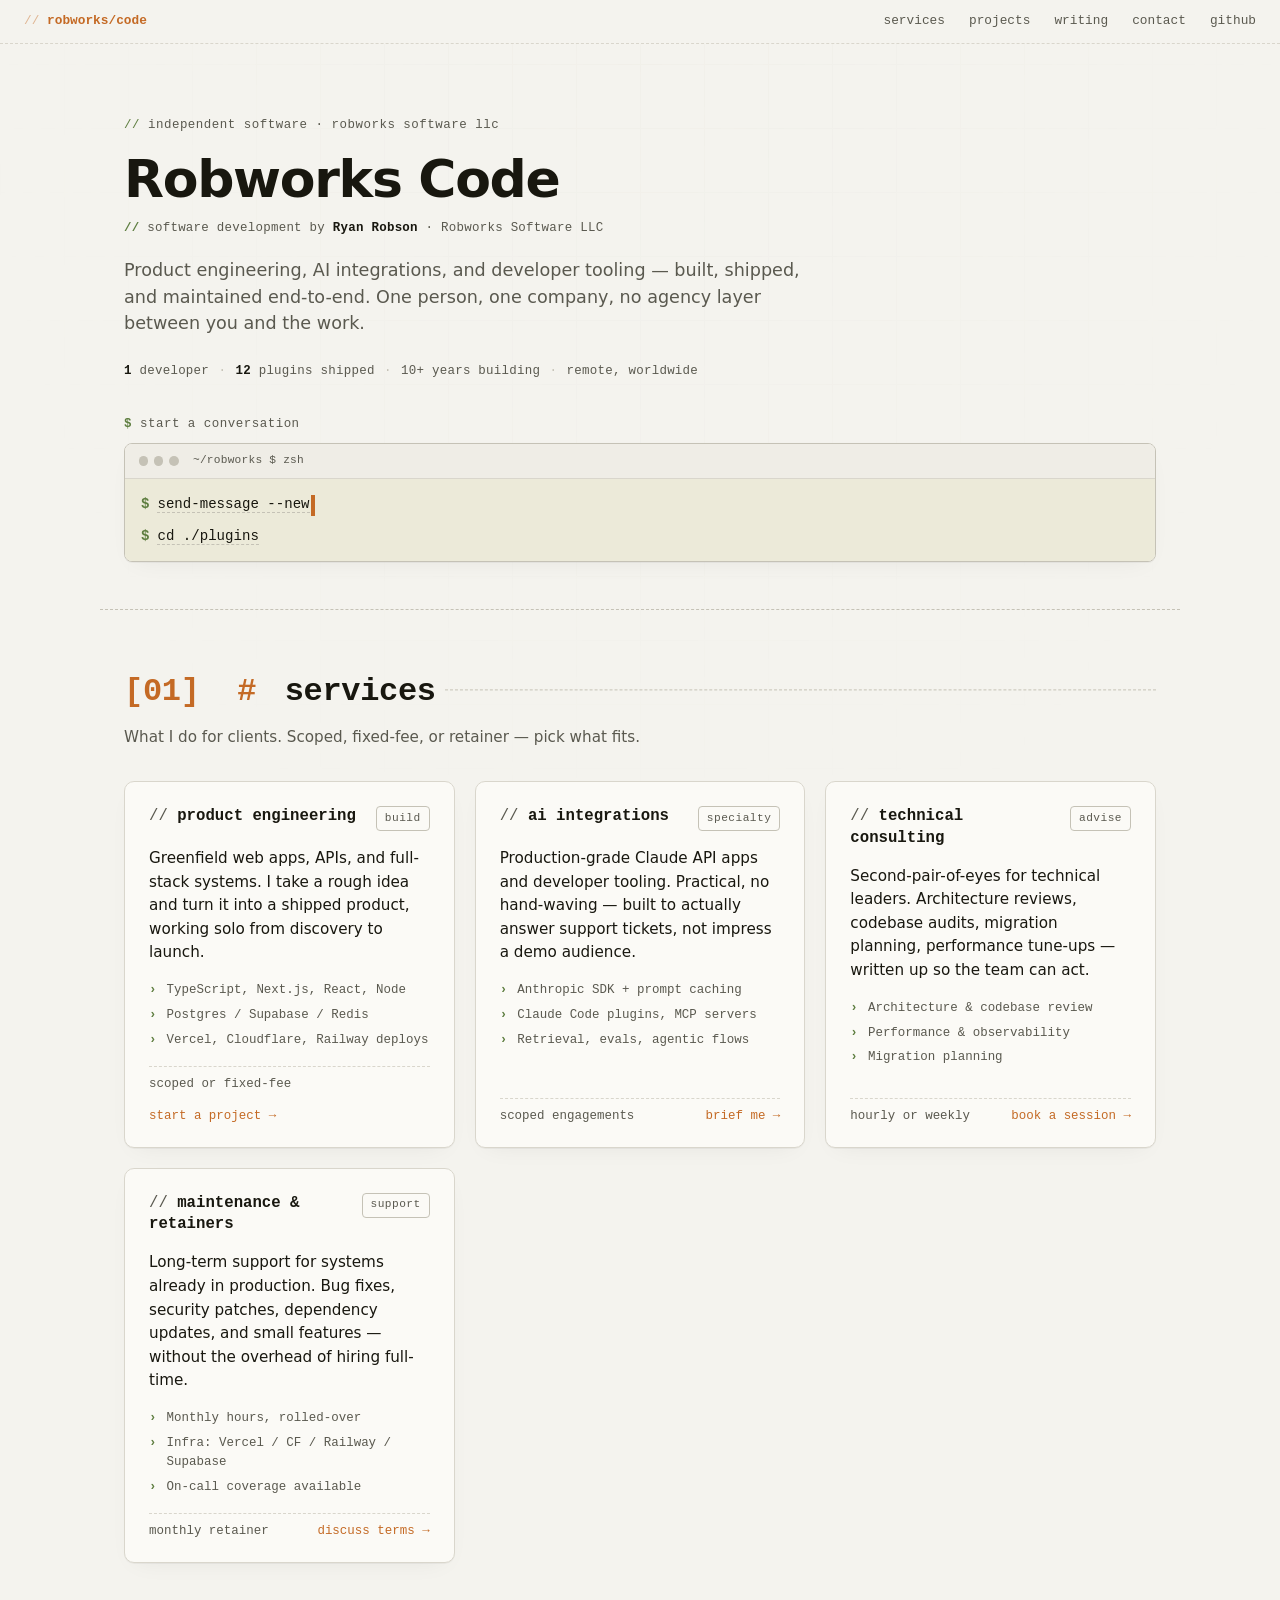
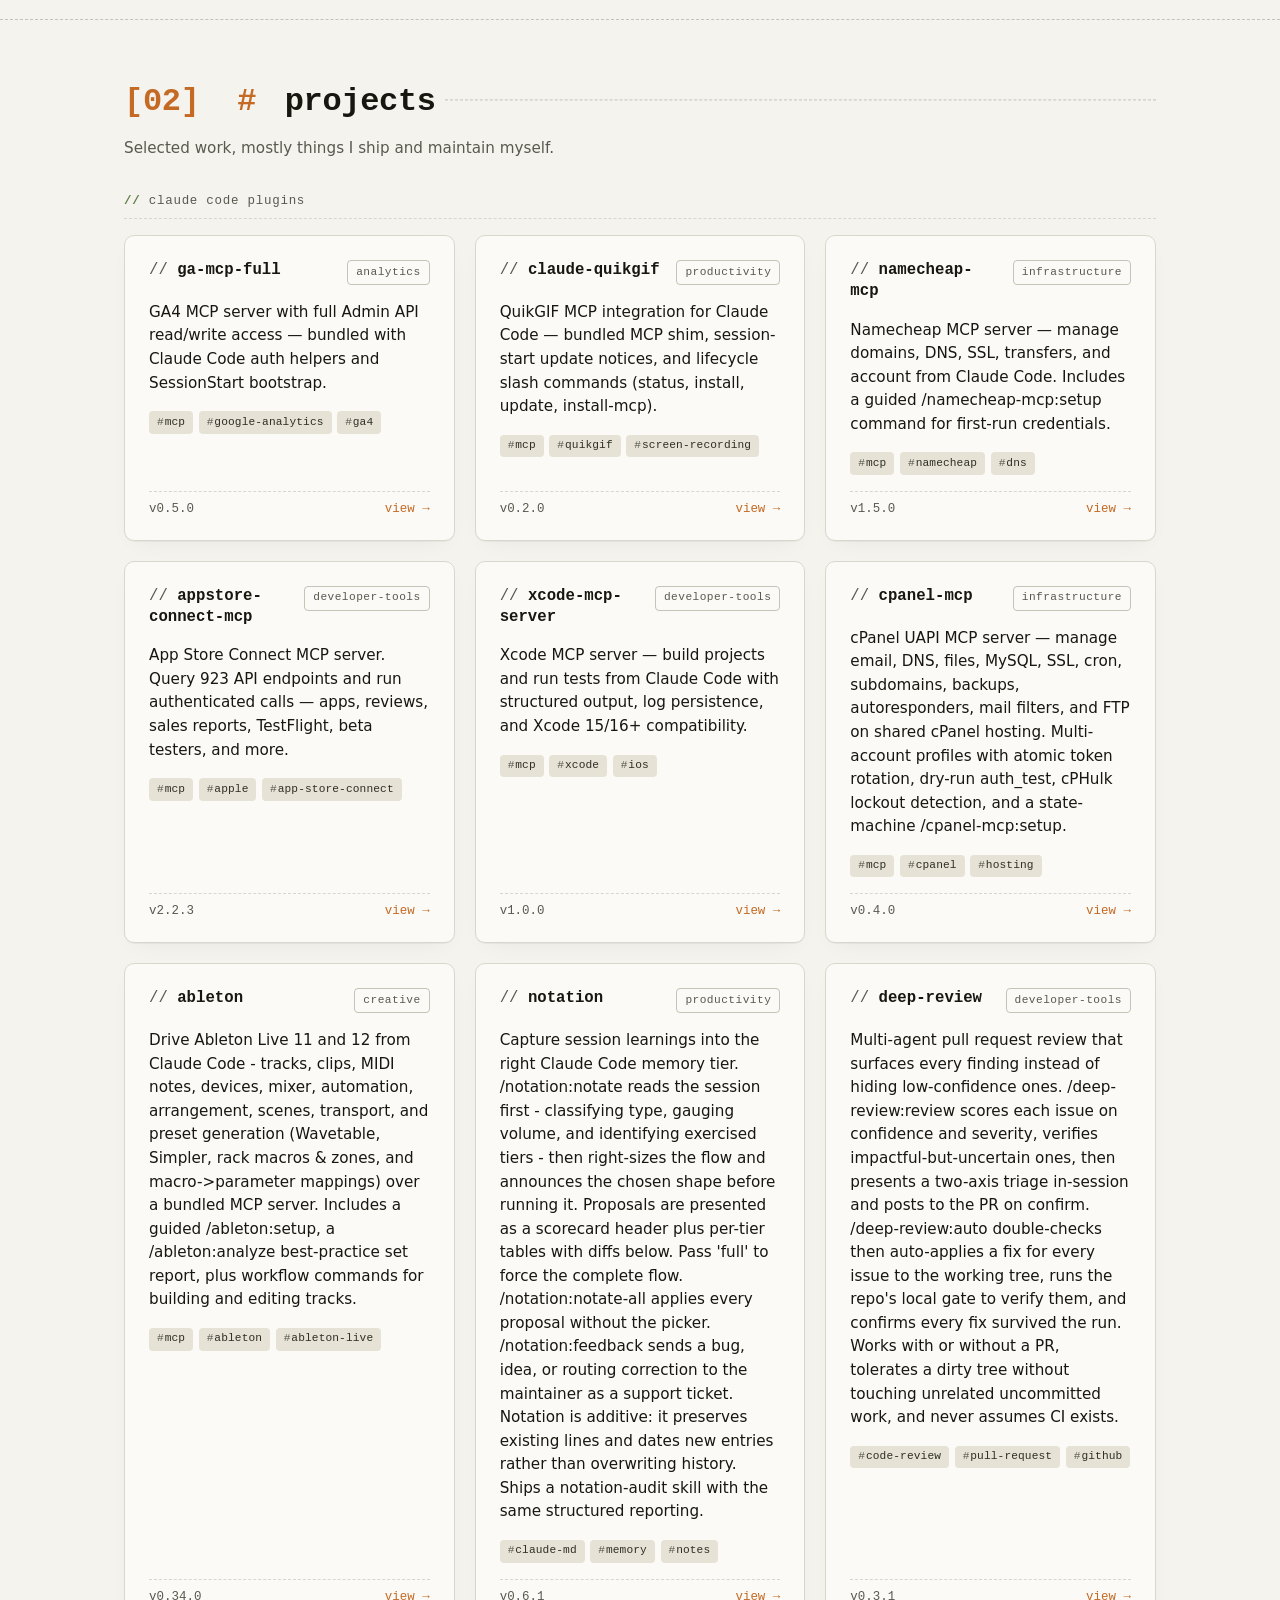
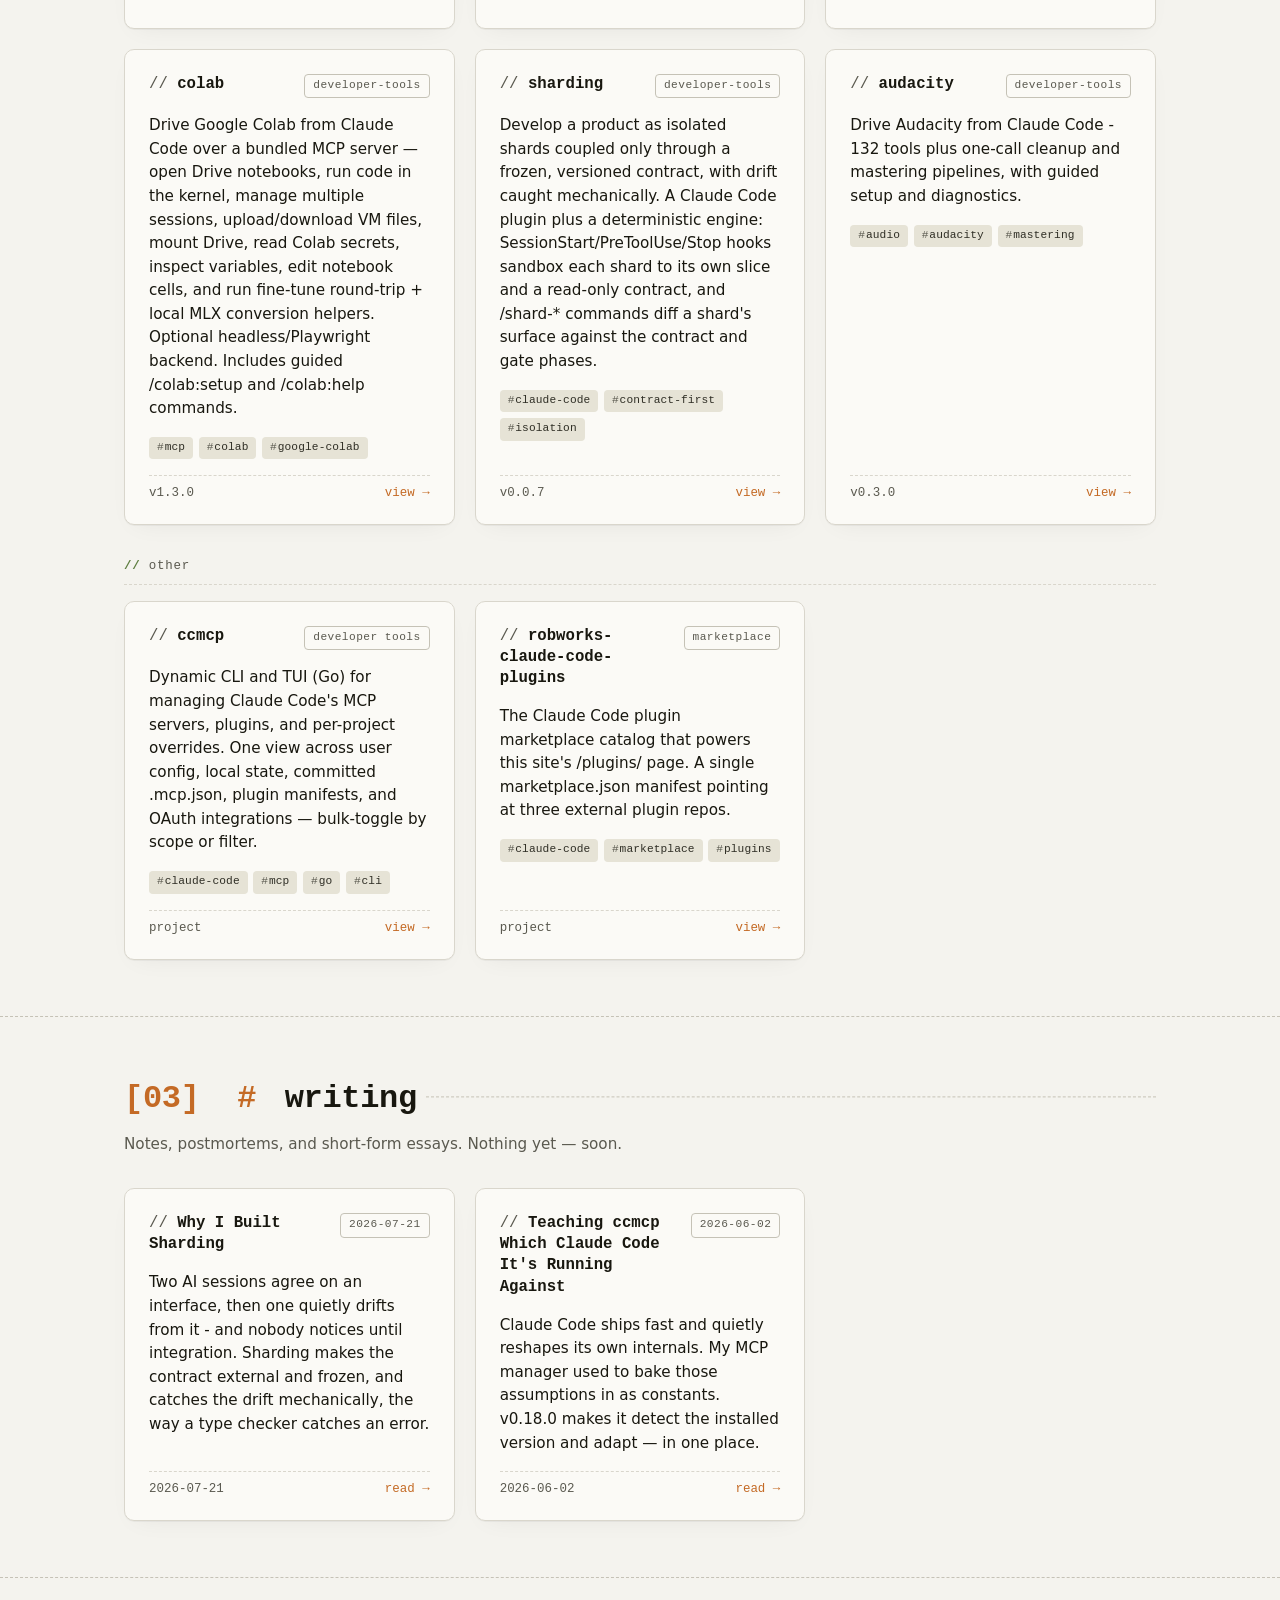
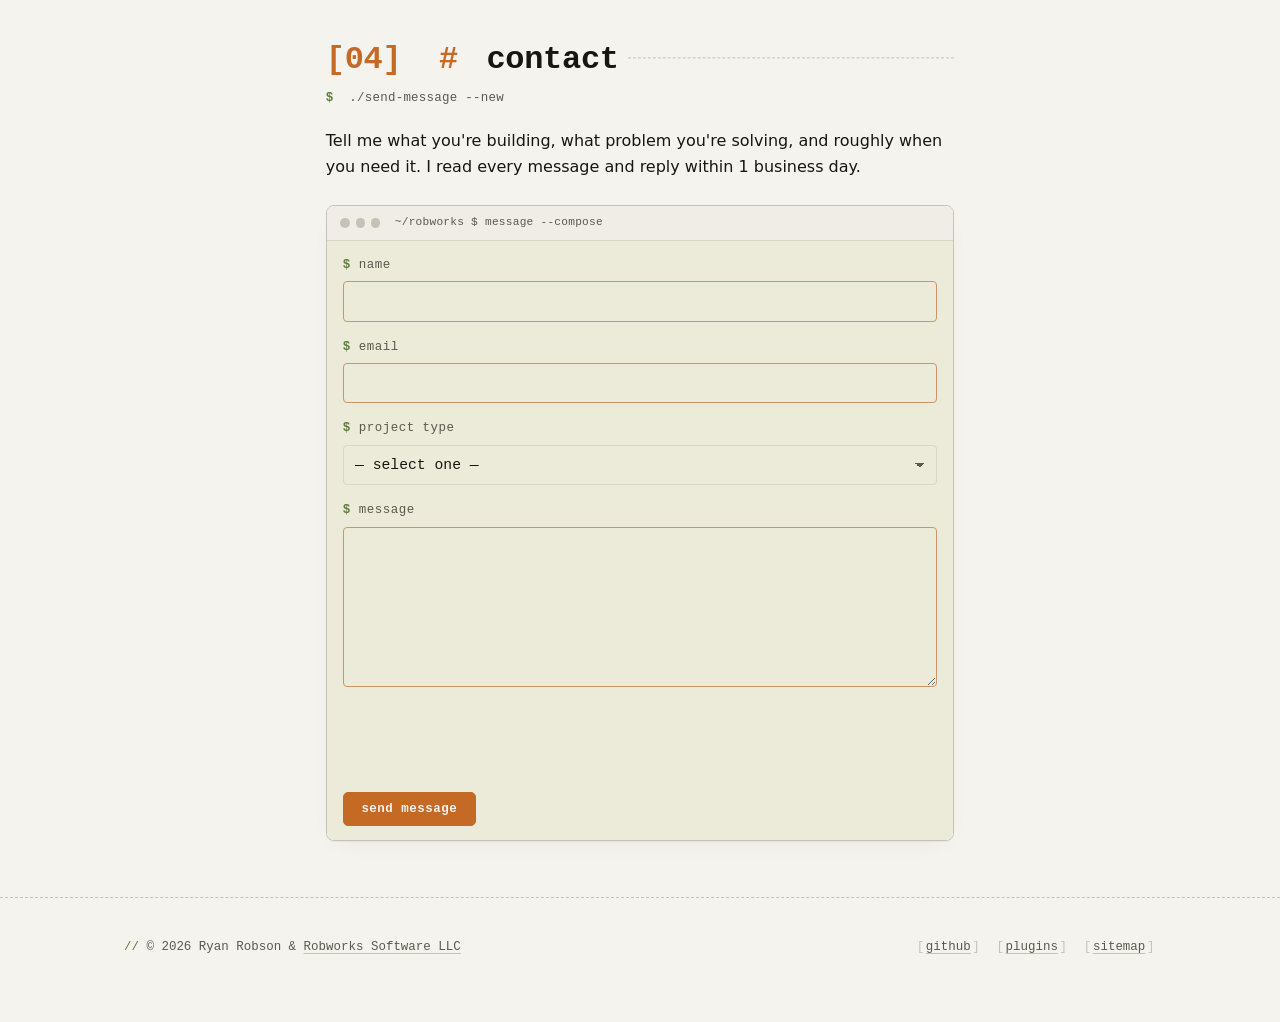
==== commit efa826c7: "feat: add audacity to the catalog, and stop describing every non-MIT plugin as source-available The " ====
--- a/docs/index.html
+++ b/docs/index.html
@@ -135,7 +135,7 @@
       <p class="hero-stats">
         <span><strong>1</strong> developer</span>
         <span class="sep" aria-hidden="true"> · </span>
-        <span><strong id="hero-plugin-count">11</strong> plugins shipped</span>
+        <span><strong id="hero-plugin-count">12</strong> plugins shipped</span>
         <span class="sep" aria-hidden="true"> · </span>
         <span>10+ years building</span>
         <span class="sep" aria-hidden="true"> · </span>
@@ -376,7 +376,7 @@
               <span class="tag">notes</span>
             </div>
             <div class="card-footer">
-              <span class="pinned">v0.6.0</span>
+              <span class="pinned">v0.6.1</span>
               <a class="repo-link" href="/plugins/#plugin-notation">view →</a>
             </div>
           </article>
@@ -427,8 +427,25 @@
               <span class="tag">isolation</span>
             </div>
             <div class="card-footer">
-              <span class="pinned">v0.0.5</span>
+              <span class="pinned">v0.0.7</span>
               <a class="repo-link" href="/plugins/#plugin-sharding">view →</a>
+            </div>
+          </article>
+
+          <article class="card">
+            <div class="card-header">
+              <h3>audacity</h3>
+              <span class="badge">developer-tools</span>
+            </div>
+            <p class="description">Drive Audacity from Claude Code - 132 tools plus one-call cleanup and mastering pipelines, with guided setup and diagnostics.</p>
+            <div class="tags">
+              <span class="tag">audio</span>
+              <span class="tag">audacity</span>
+              <span class="tag">mastering</span>
+            </div>
+            <div class="card-footer">
+              <span class="pinned">v0.3.0</span>
+              <a class="repo-link" href="/plugins/#plugin-audacity">view →</a>
             </div>
           </article>
 <!-- END:PROJECTS-PLUGINS -->
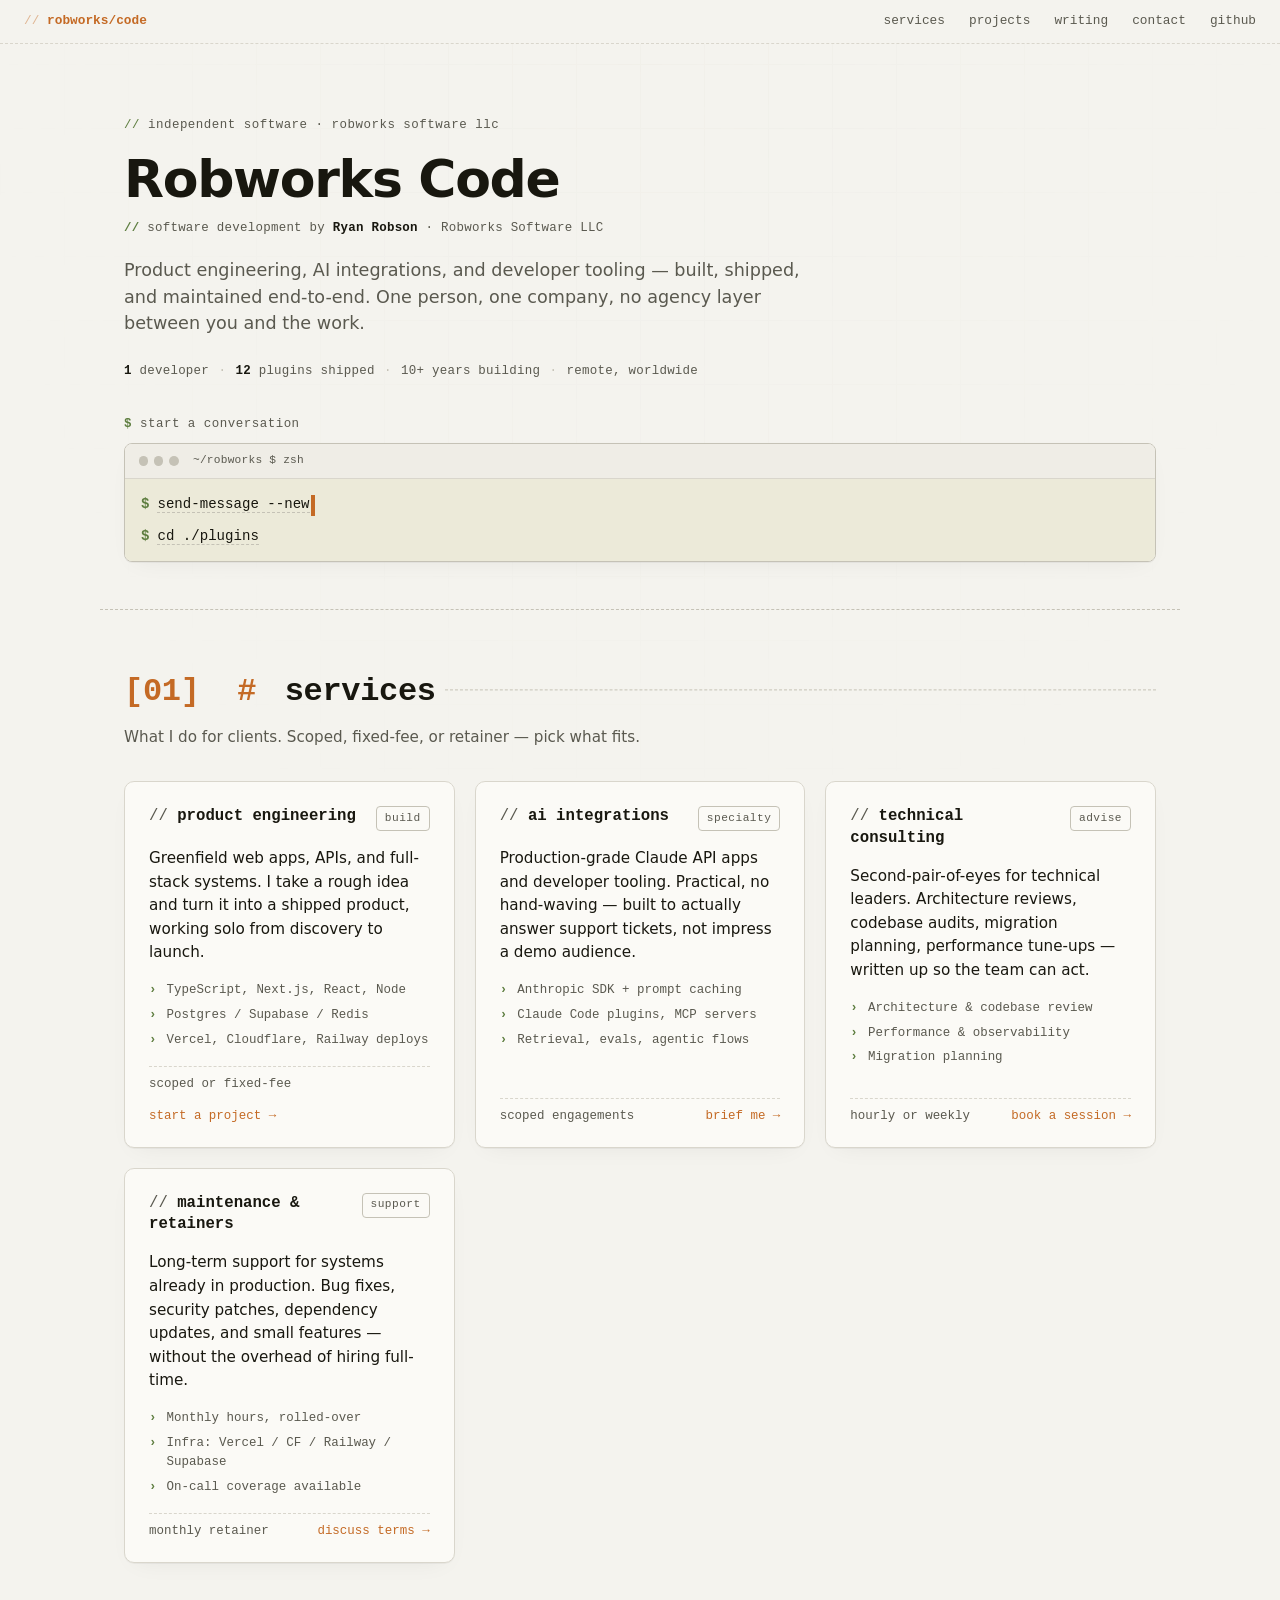
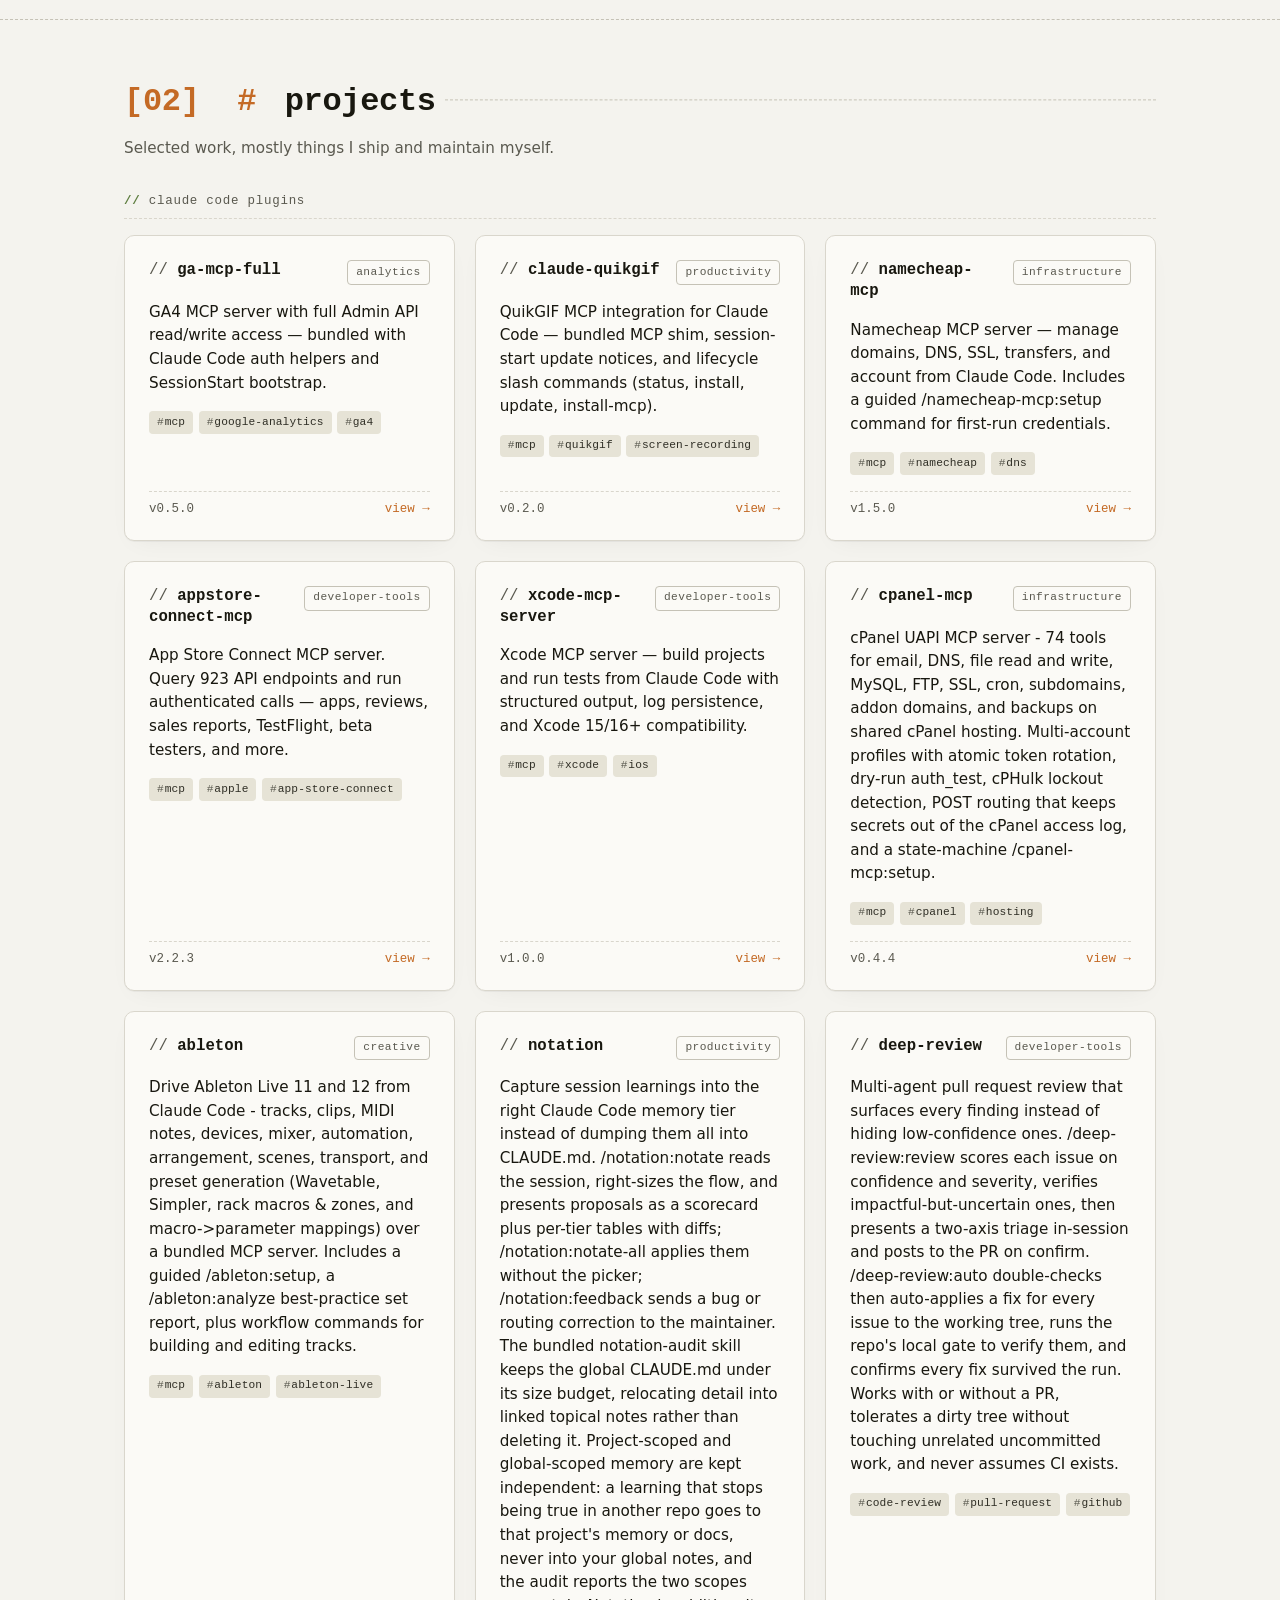
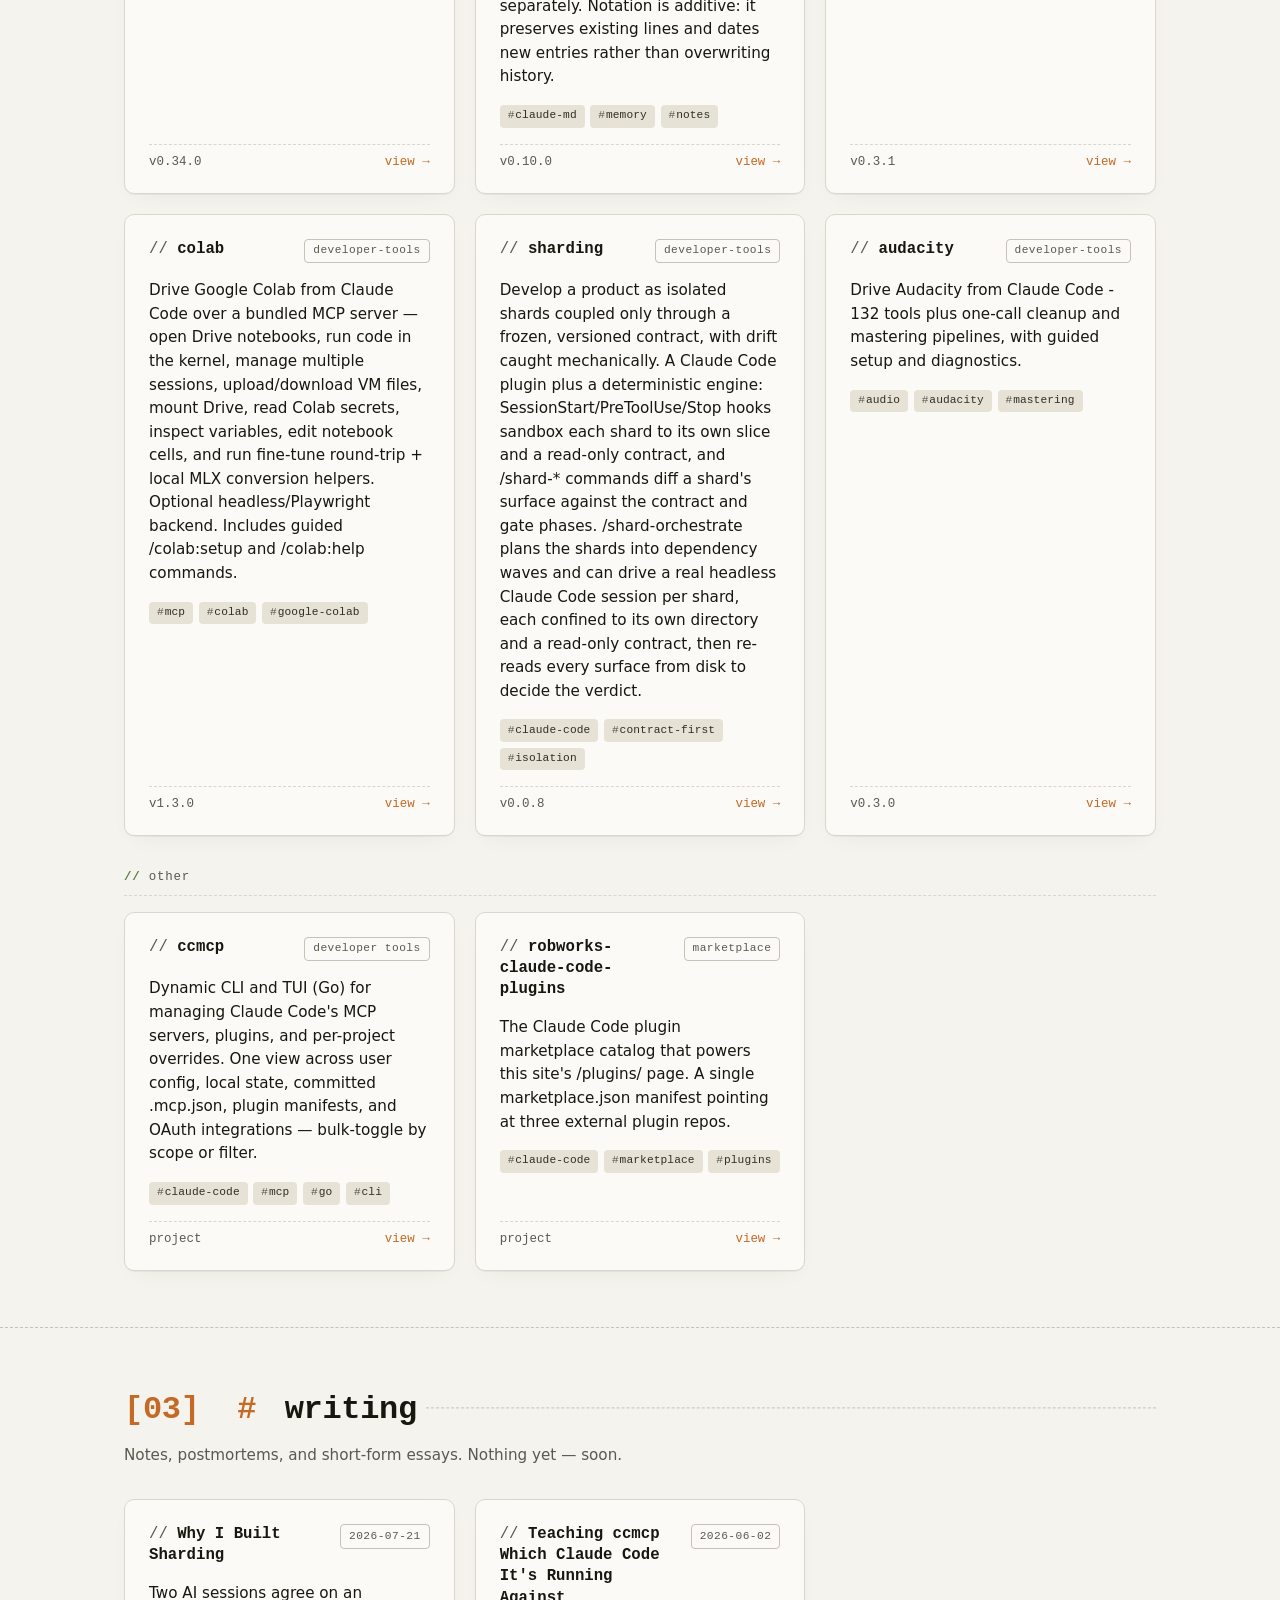
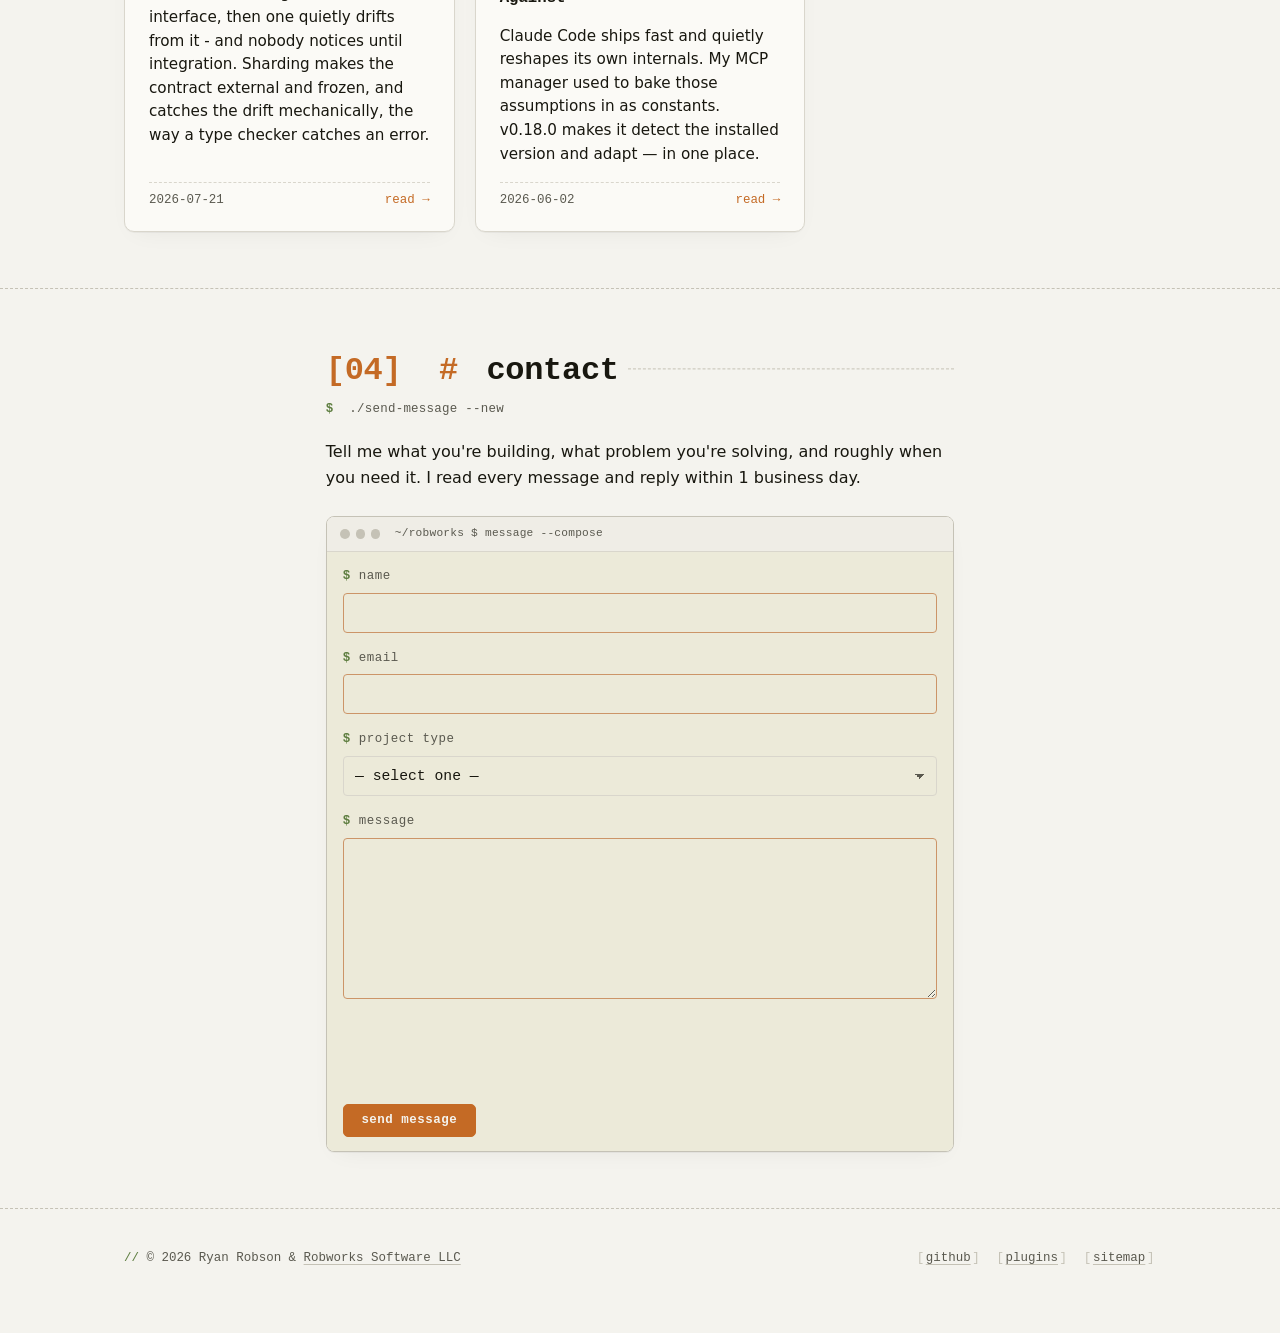
==== commit b135eb30: "rebuild site from catalog: sharding v0.0.8 Also picks up baked-region drift that had accumulated ind" ====
--- a/docs/index.html
+++ b/docs/index.html
@@ -335,14 +335,14 @@
               <h3>cpanel-mcp</h3>
               <span class="badge">infrastructure</span>
             </div>
-            <p class="description">cPanel UAPI MCP server — manage email, DNS, files, MySQL, SSL, cron, subdomains, backups, autoresponders, mail filters, and FTP on shared cPanel hosting. Multi-account profiles with atomic token rotation, dry-run auth_test, cPHulk lockout detection, and a state-machine /cpanel-mcp:setup.</p>
+            <p class="description">cPanel UAPI MCP server - 74 tools for email, DNS, file read and write, MySQL, FTP, SSL, cron, subdomains, addon domains, and backups on shared cPanel hosting. Multi-account profiles with atomic token rotation, dry-run auth_test, cPHulk lockout detection, POST routing that keeps secrets out of the cPanel access log, and a state-machine /cpanel-mcp:setup.</p>
             <div class="tags">
               <span class="tag">mcp</span>
               <span class="tag">cpanel</span>
               <span class="tag">hosting</span>
             </div>
             <div class="card-footer">
-              <span class="pinned">v0.4.0</span>
+              <span class="pinned">v0.4.4</span>
               <a class="repo-link" href="/plugins/#plugin-cpanel-mcp">view →</a>
             </div>
           </article>
@@ -369,14 +369,14 @@
               <h3>notation</h3>
               <span class="badge">productivity</span>
             </div>
-            <p class="description">Capture session learnings into the right Claude Code memory tier. /notation:notate reads the session first - classifying type, gauging volume, and identifying exercised tiers - then right-sizes the flow and announces the chosen shape before running it. Proposals are presented as a scorecard header plus per-tier tables with diffs below. Pass &#39;full&#39; to force the complete flow. /notation:notate-all applies every proposal without the picker. /notation:feedback sends a bug, idea, or routing correction to the maintainer as a support ticket. Notation is additive: it preserves existing lines and dates new entries rather than overwriting history. Ships a notation-audit skill with the same structured reporting.</p>
+            <p class="description">Capture session learnings into the right Claude Code memory tier instead of dumping them all into CLAUDE.md. /notation:notate reads the session, right-sizes the flow, and presents proposals as a scorecard plus per-tier tables with diffs; /notation:notate-all applies them without the picker; /notation:feedback sends a bug or routing correction to the maintainer. The bundled notation-audit skill keeps the global CLAUDE.md under its size budget, relocating detail into linked topical notes rather than deleting it. Project-scoped and global-scoped memory are kept independent: a learning that stops being true in another repo goes to that project&#39;s memory or docs, never into your global notes, and the audit reports the two scopes separately. Notation is additive: it preserves existing lines and dates new entries rather than overwriting history.</p>
             <div class="tags">
               <span class="tag">claude-md</span>
               <span class="tag">memory</span>
               <span class="tag">notes</span>
             </div>
             <div class="card-footer">
-              <span class="pinned">v0.6.1</span>
+              <span class="pinned">v0.10.0</span>
               <a class="repo-link" href="/plugins/#plugin-notation">view →</a>
             </div>
           </article>
@@ -420,14 +420,14 @@
               <h3>sharding</h3>
               <span class="badge">developer-tools</span>
             </div>
-            <p class="description">Develop a product as isolated shards coupled only through a frozen, versioned contract, with drift caught mechanically. A Claude Code plugin plus a deterministic engine: SessionStart/PreToolUse/Stop hooks sandbox each shard to its own slice and a read-only contract, and /shard-* commands diff a shard&#39;s surface against the contract and gate phases.</p>
+            <p class="description">Develop a product as isolated shards coupled only through a frozen, versioned contract, with drift caught mechanically. A Claude Code plugin plus a deterministic engine: SessionStart/PreToolUse/Stop hooks sandbox each shard to its own slice and a read-only contract, and /shard-* commands diff a shard&#39;s surface against the contract and gate phases. /shard-orchestrate plans the shards into dependency waves and can drive a real headless Claude Code session per shard, each confined to its own directory and a read-only contract, then re-reads every surface from disk to decide the verdict.</p>
             <div class="tags">
               <span class="tag">claude-code</span>
               <span class="tag">contract-first</span>
               <span class="tag">isolation</span>
             </div>
             <div class="card-footer">
-              <span class="pinned">v0.0.7</span>
+              <span class="pinned">v0.0.8</span>
               <a class="repo-link" href="/plugins/#plugin-sharding">view →</a>
             </div>
           </article>
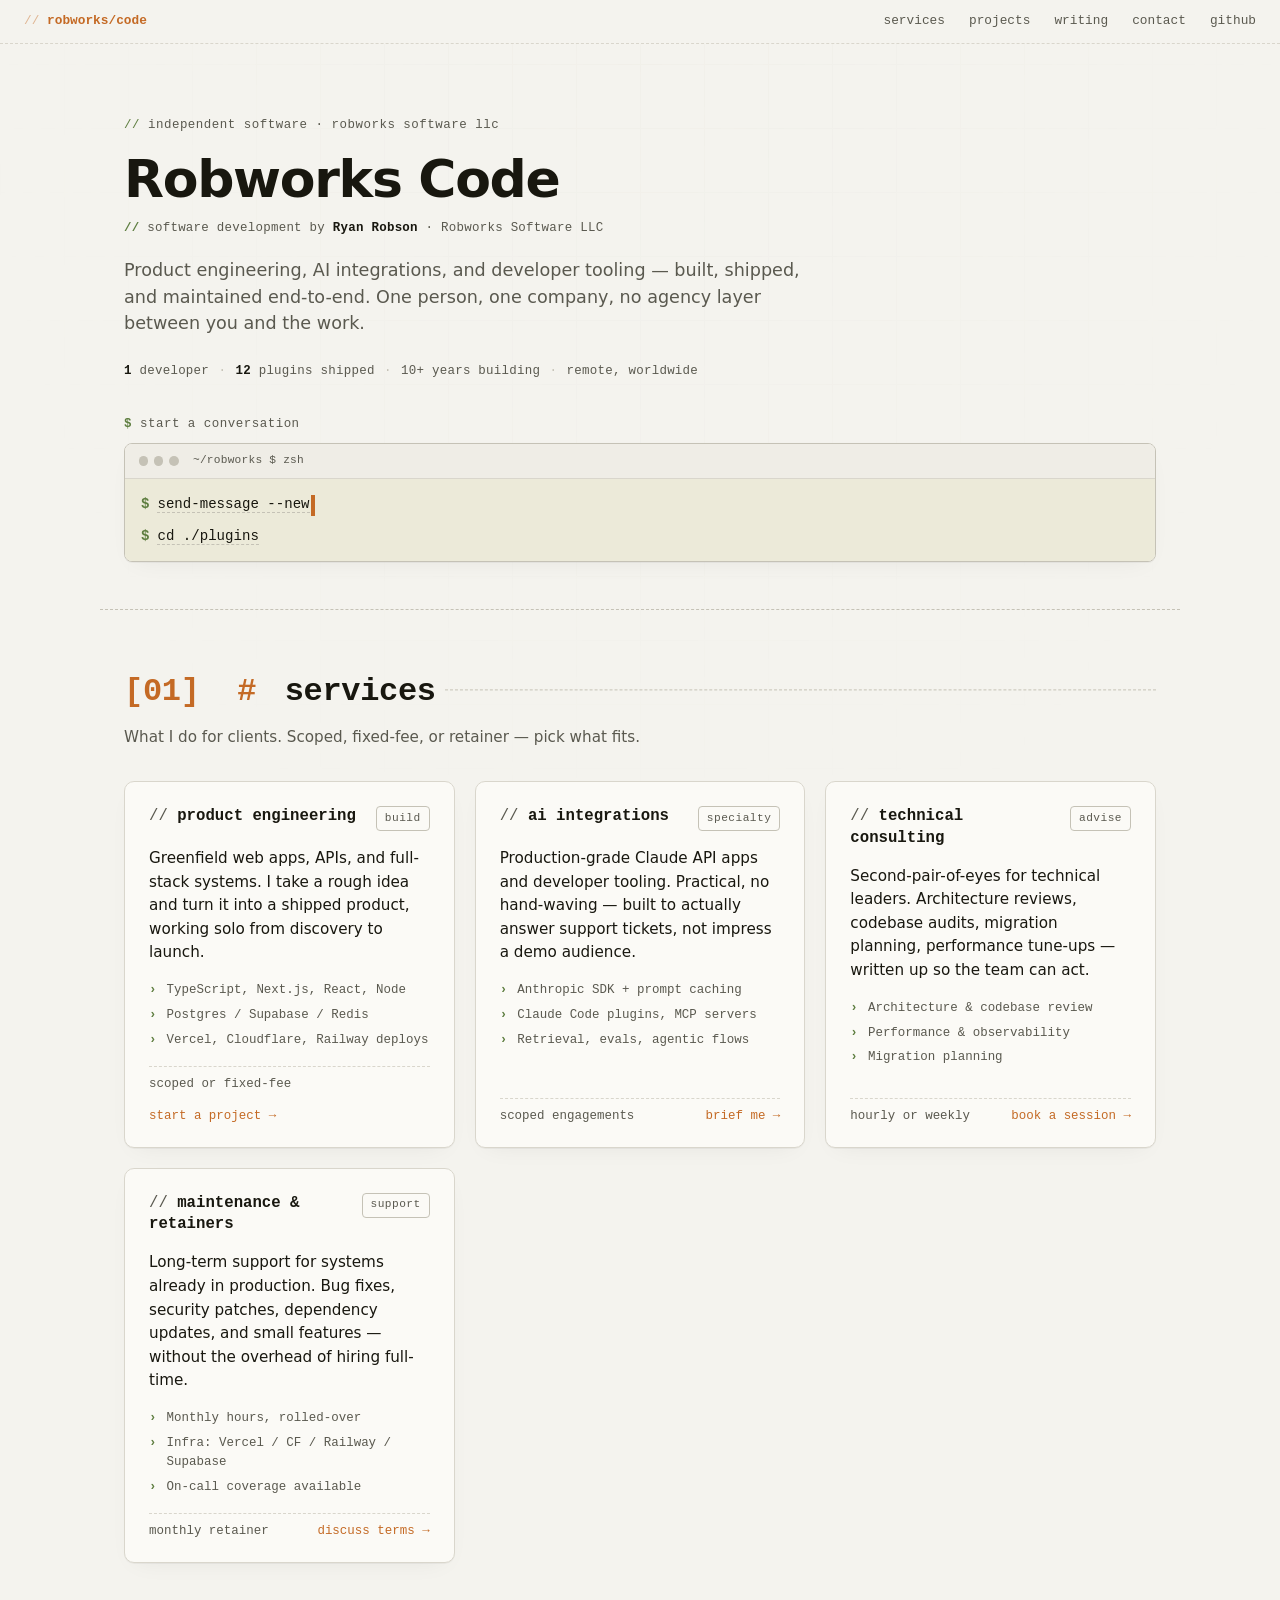
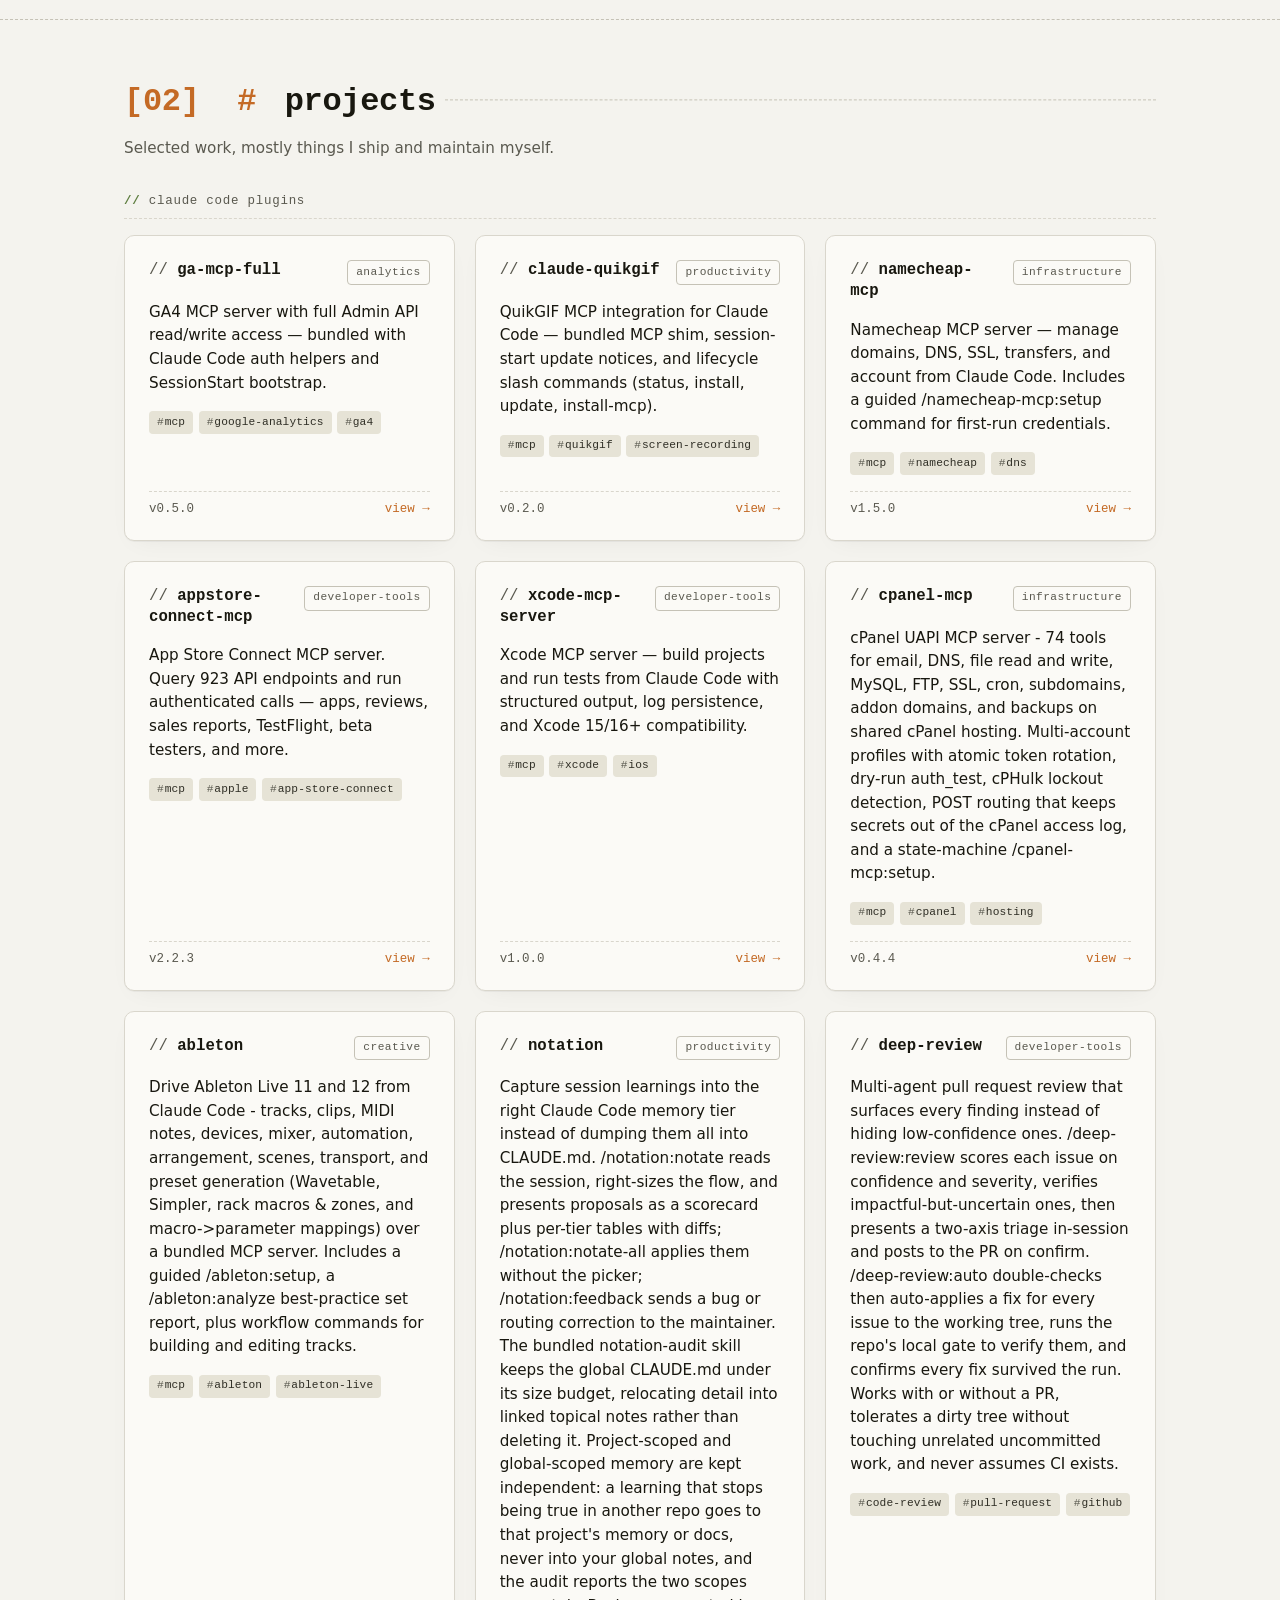
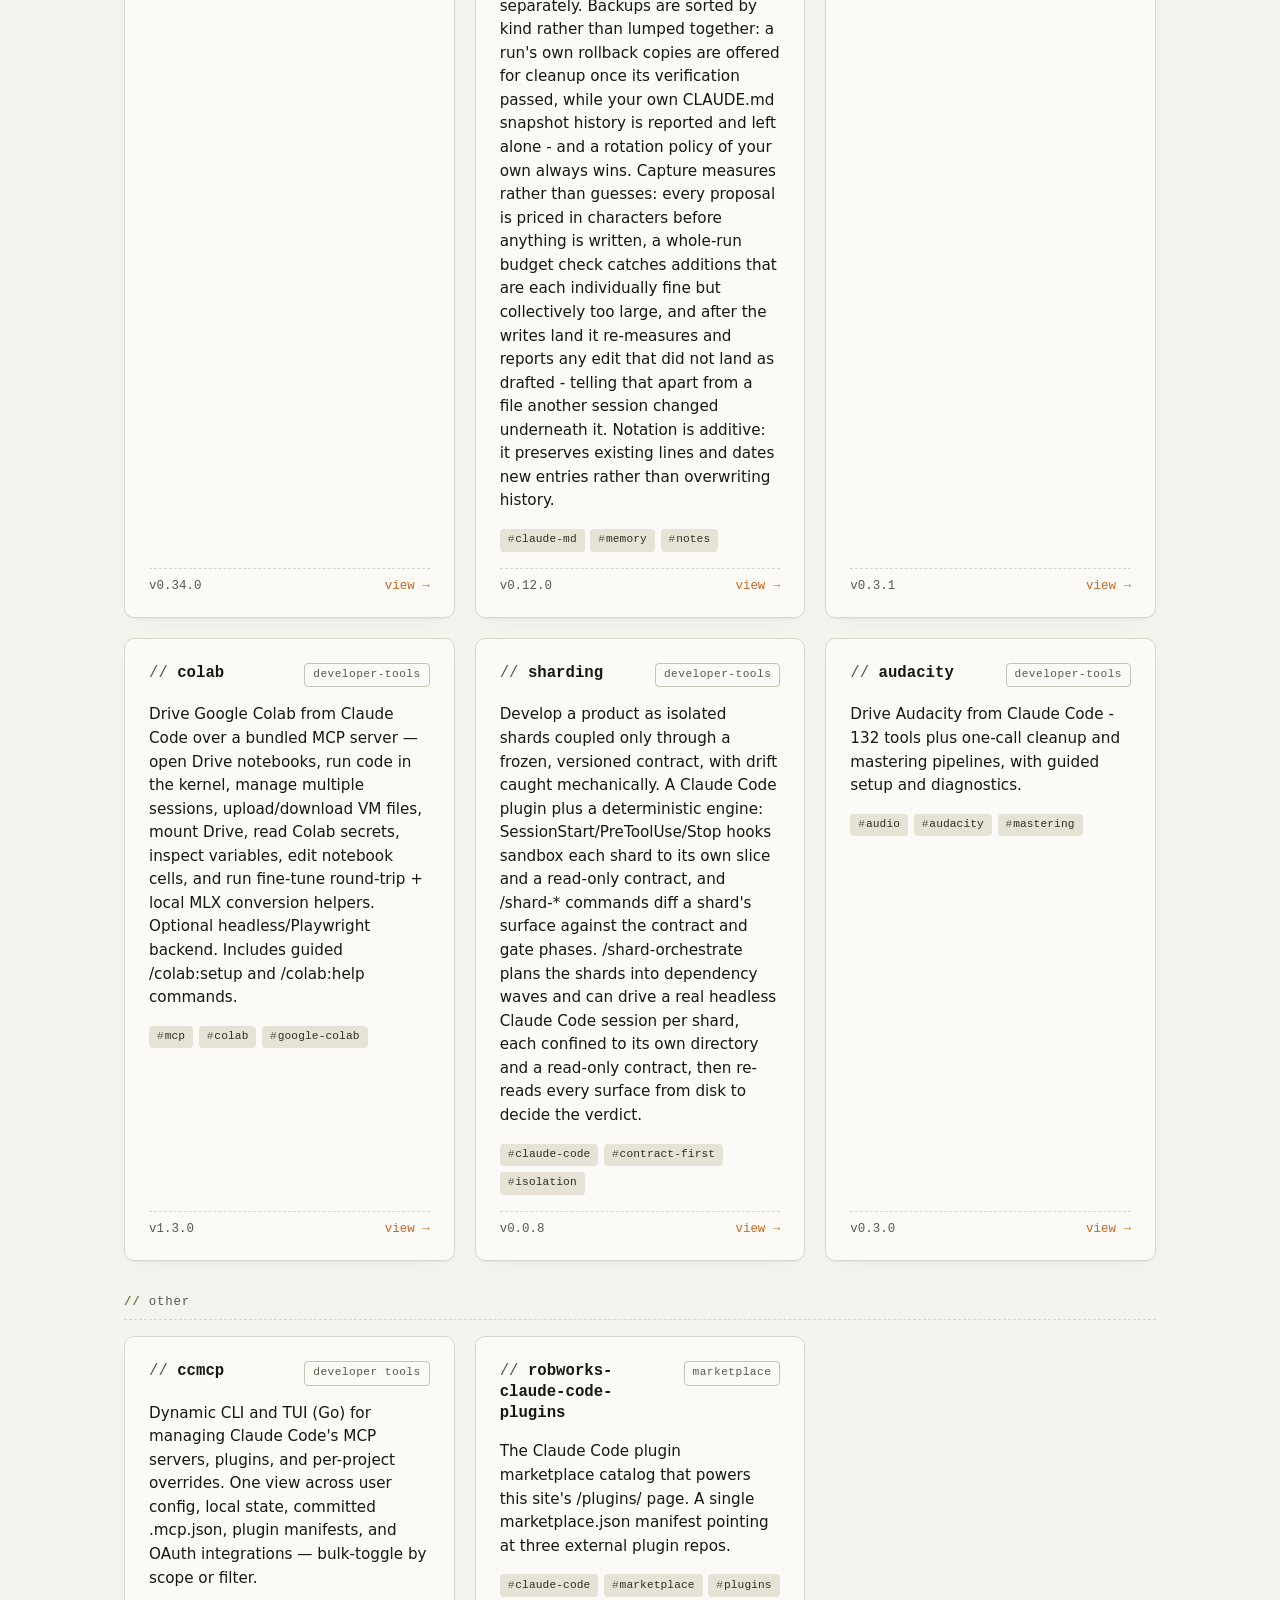
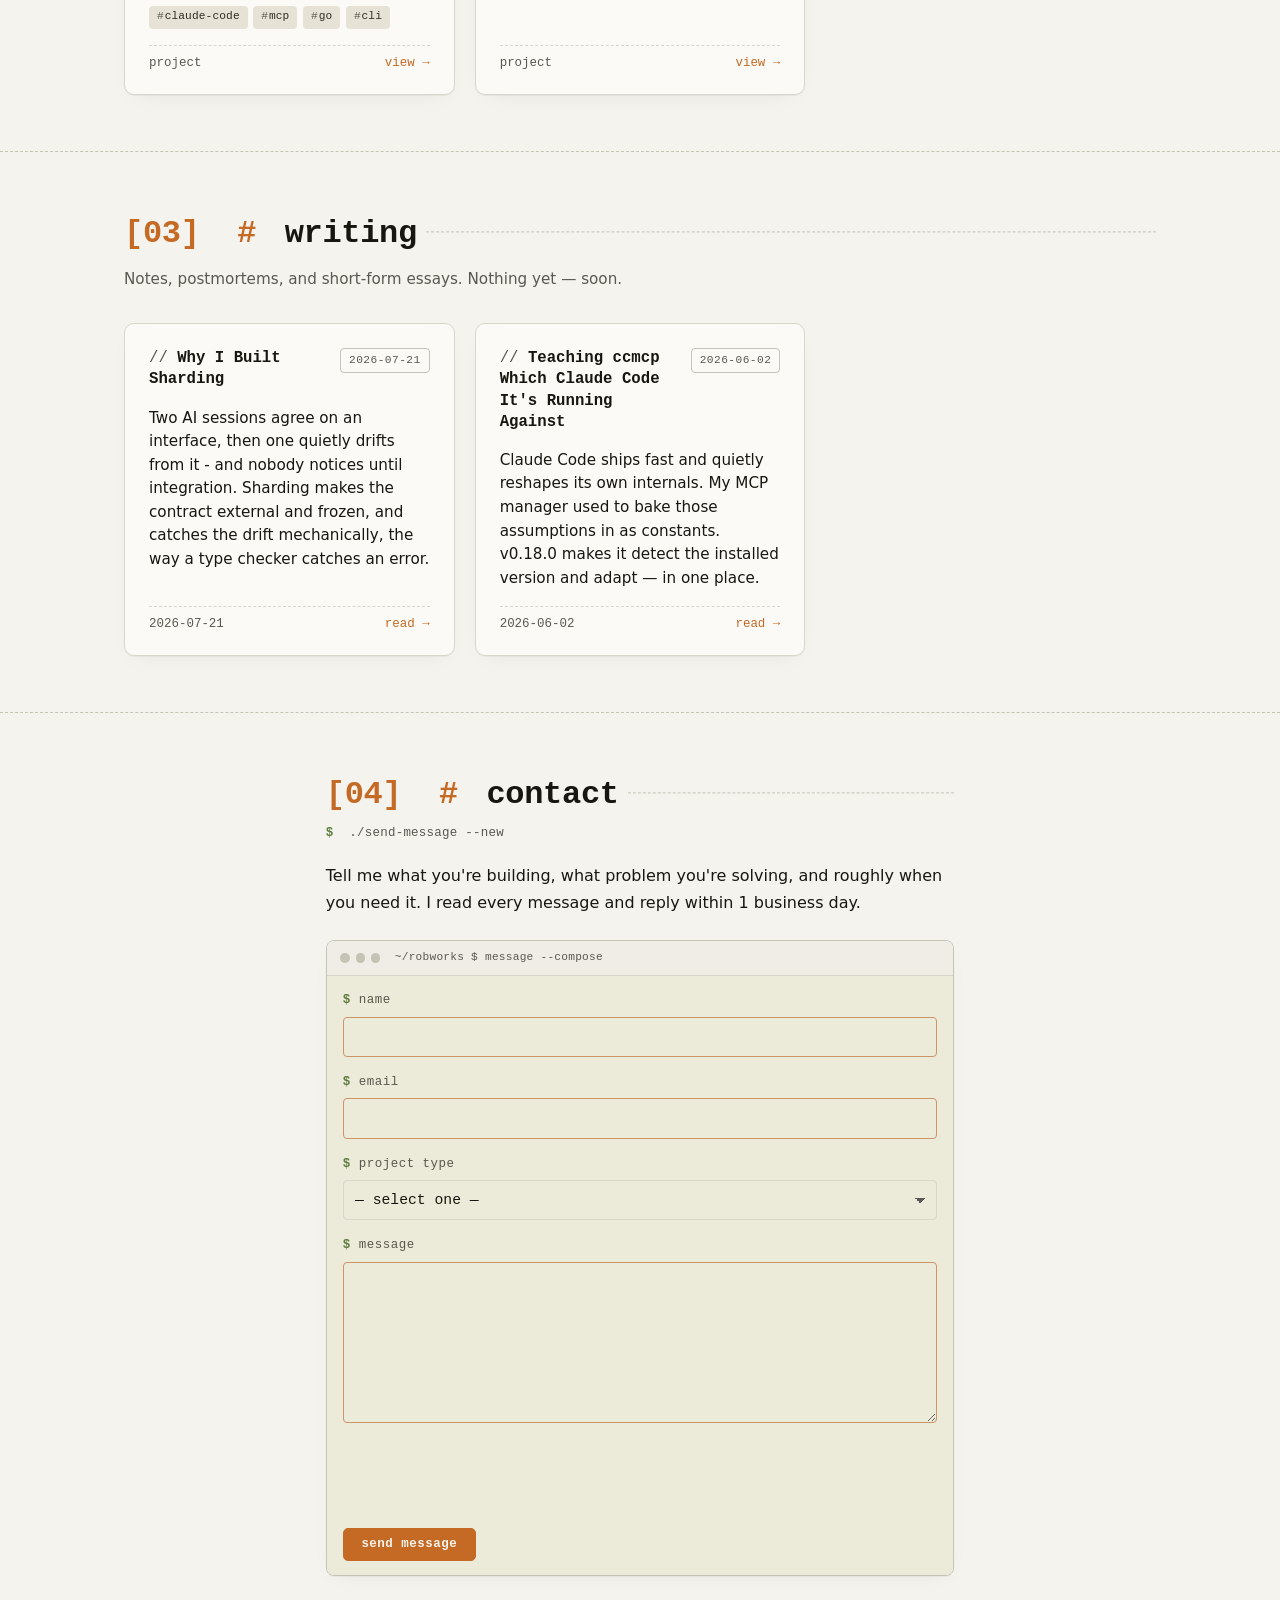
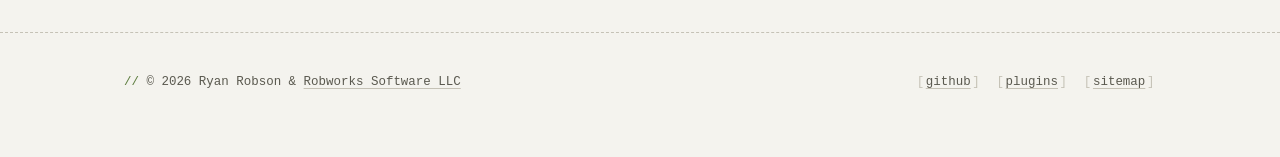
==== commit 795727a1: "Rebuild plugin pages for notation v0.12.0" ====
--- a/docs/index.html
+++ b/docs/index.html
@@ -369,14 +369,14 @@
               <h3>notation</h3>
               <span class="badge">productivity</span>
             </div>
-            <p class="description">Capture session learnings into the right Claude Code memory tier instead of dumping them all into CLAUDE.md. /notation:notate reads the session, right-sizes the flow, and presents proposals as a scorecard plus per-tier tables with diffs; /notation:notate-all applies them without the picker; /notation:feedback sends a bug or routing correction to the maintainer. The bundled notation-audit skill keeps the global CLAUDE.md under its size budget, relocating detail into linked topical notes rather than deleting it. Project-scoped and global-scoped memory are kept independent: a learning that stops being true in another repo goes to that project&#39;s memory or docs, never into your global notes, and the audit reports the two scopes separately. Notation is additive: it preserves existing lines and dates new entries rather than overwriting history.</p>
+            <p class="description">Capture session learnings into the right Claude Code memory tier instead of dumping them all into CLAUDE.md. /notation:notate reads the session, right-sizes the flow, and presents proposals as a scorecard plus per-tier tables with diffs; /notation:notate-all applies them without the picker; /notation:feedback sends a bug or routing correction to the maintainer. The bundled notation-audit skill keeps the global CLAUDE.md under its size budget, relocating detail into linked topical notes rather than deleting it. Project-scoped and global-scoped memory are kept independent: a learning that stops being true in another repo goes to that project&#39;s memory or docs, never into your global notes, and the audit reports the two scopes separately. Backups are sorted by kind rather than lumped together: a run&#39;s own rollback copies are offered for cleanup once its verification passed, while your own CLAUDE.md snapshot history is reported and left alone - and a rotation policy of your own always wins. Capture measures rather than guesses: every proposal is priced in characters before anything is written, a whole-run budget check catches additions that are each individually fine but collectively too large, and after the writes land it re-measures and reports any edit that did not land as drafted - telling that apart from a file another session changed underneath it. Notation is additive: it preserves existing lines and dates new entries rather than overwriting history.</p>
             <div class="tags">
               <span class="tag">claude-md</span>
               <span class="tag">memory</span>
               <span class="tag">notes</span>
             </div>
             <div class="card-footer">
-              <span class="pinned">v0.10.0</span>
+              <span class="pinned">v0.12.0</span>
               <a class="repo-link" href="/plugins/#plugin-notation">view →</a>
             </div>
           </article>
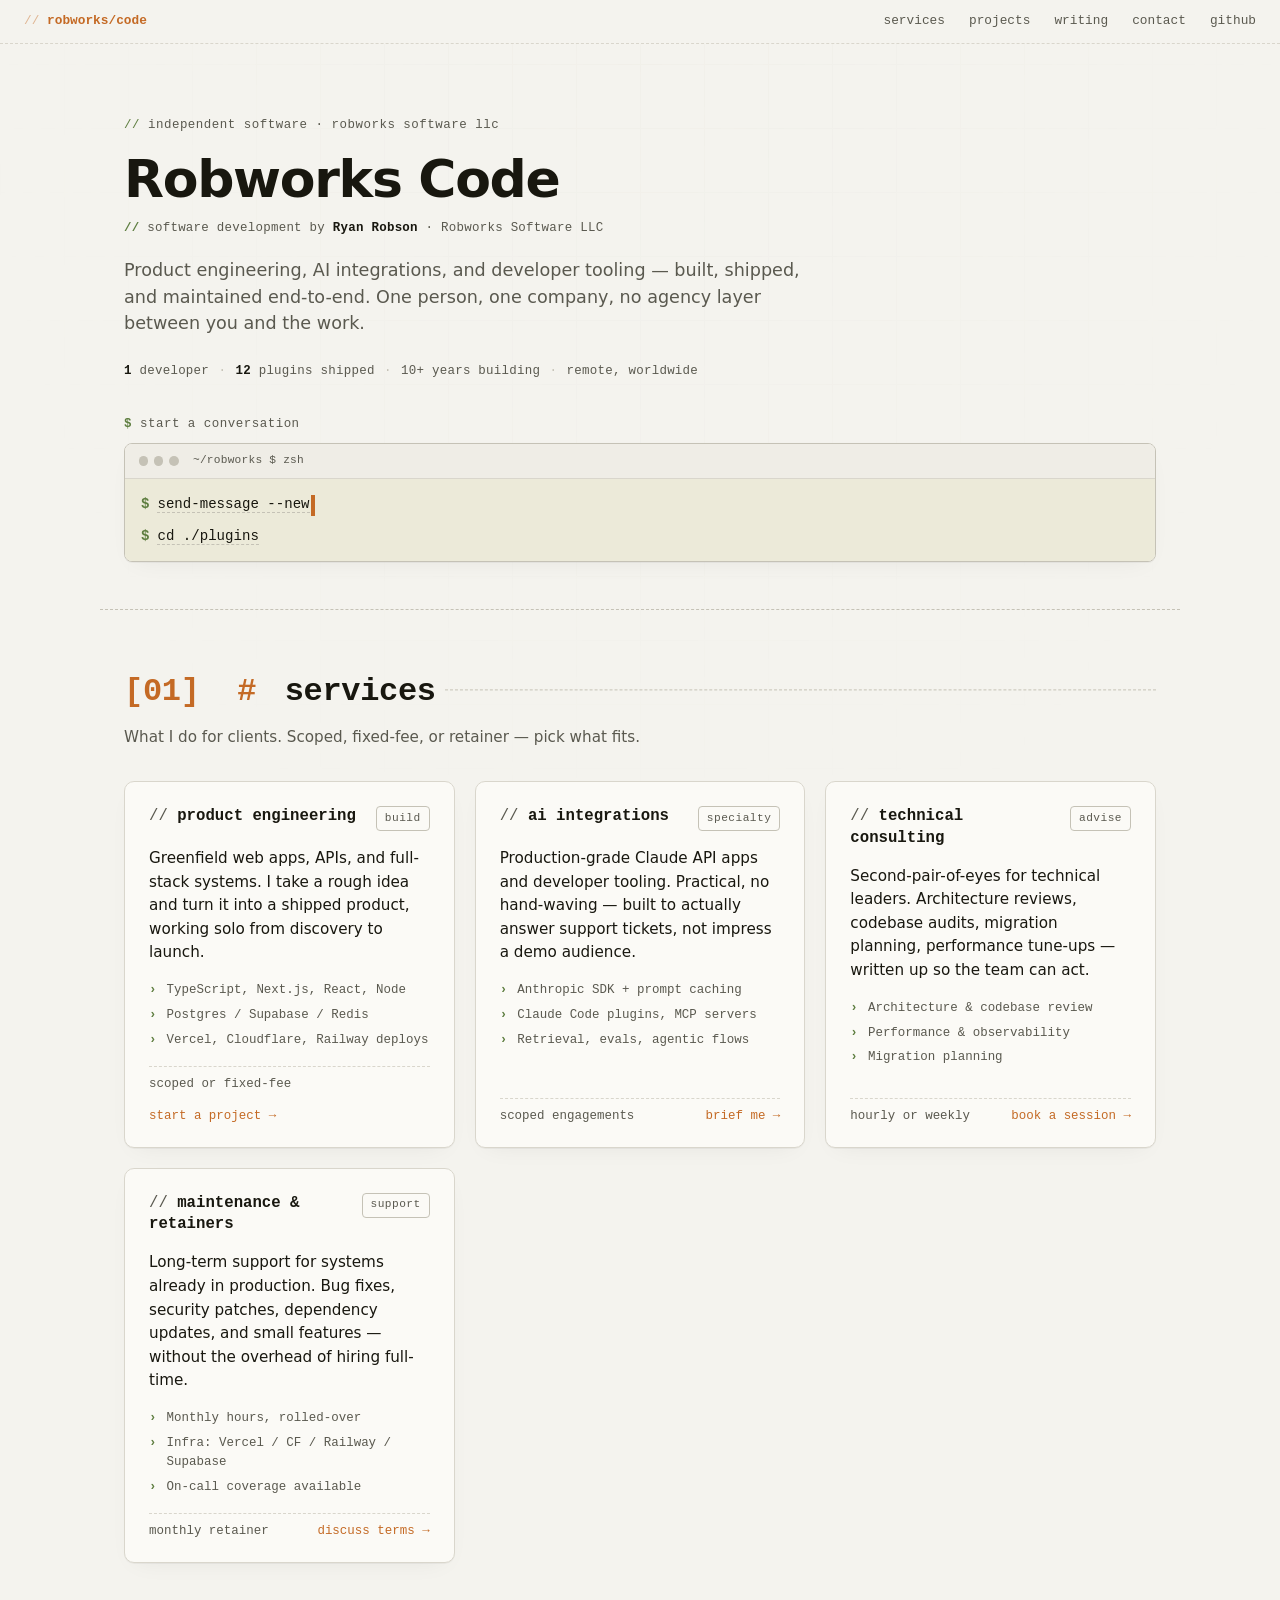
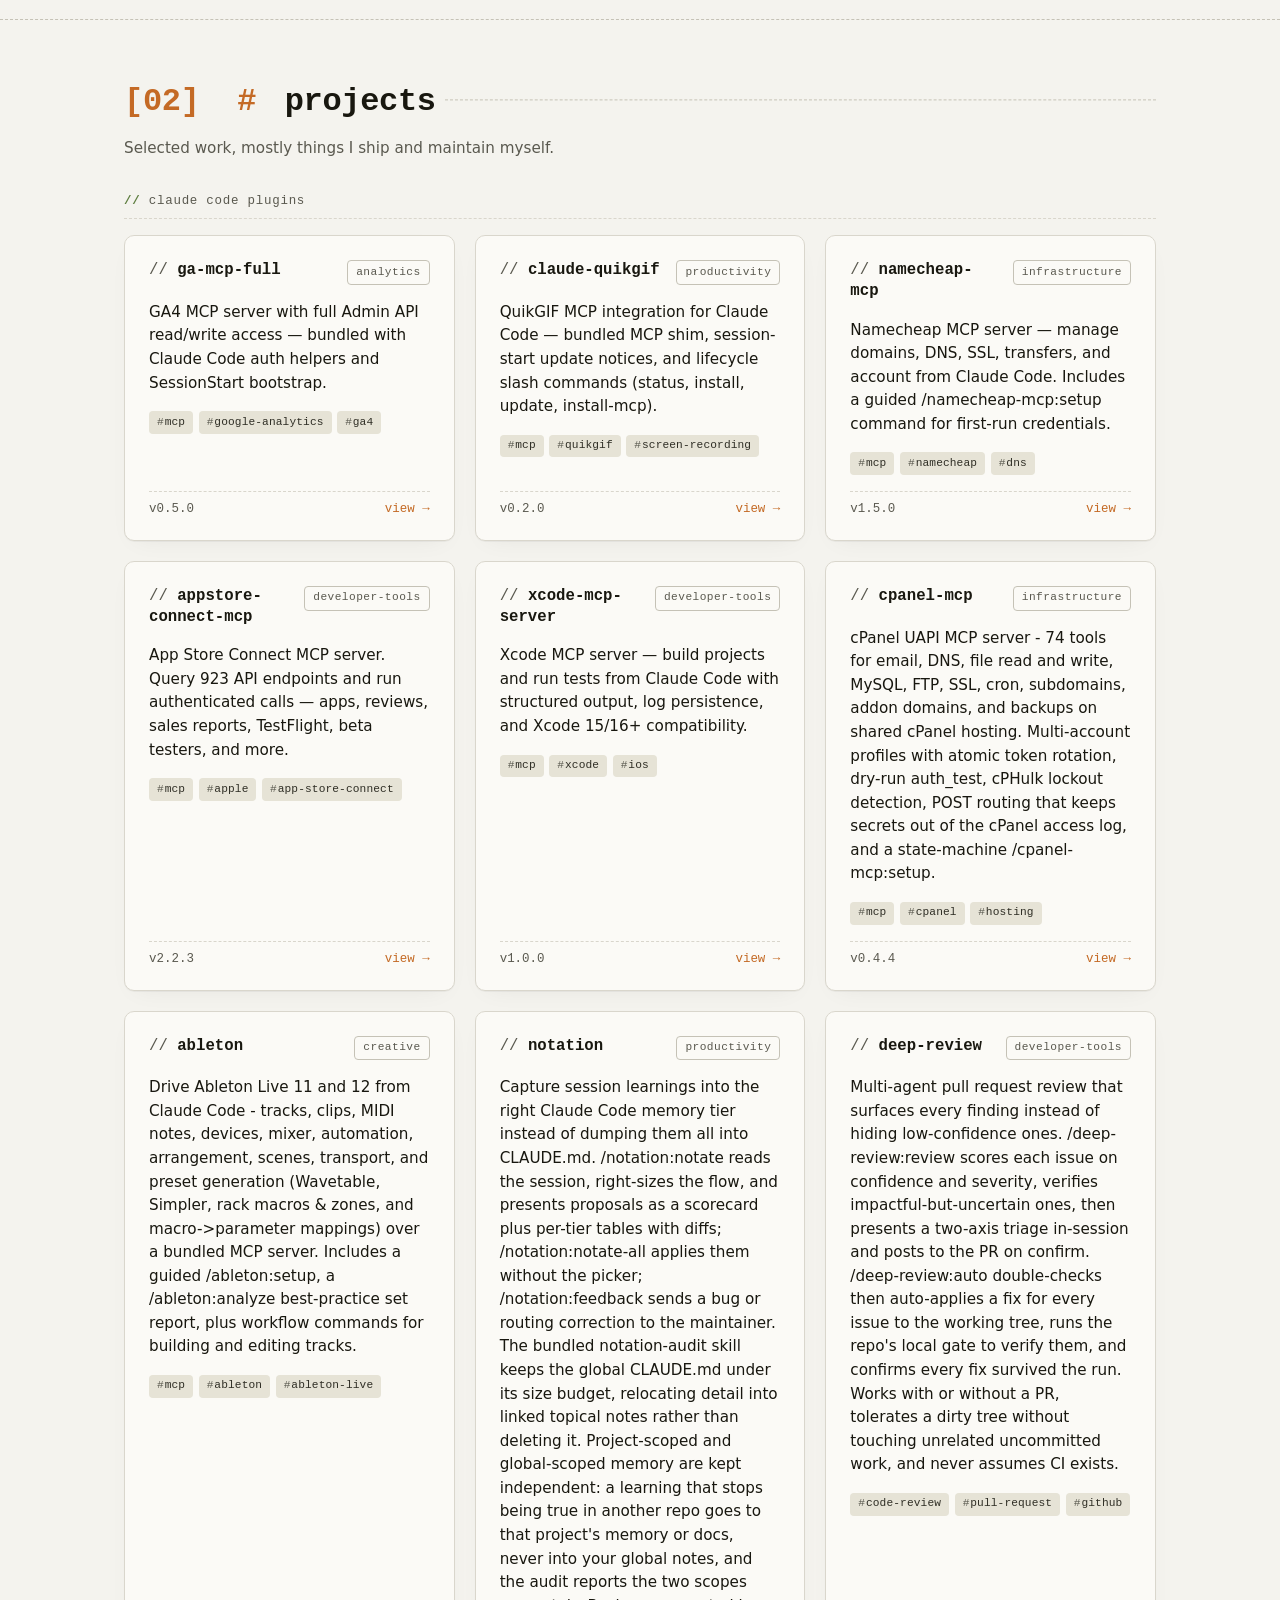
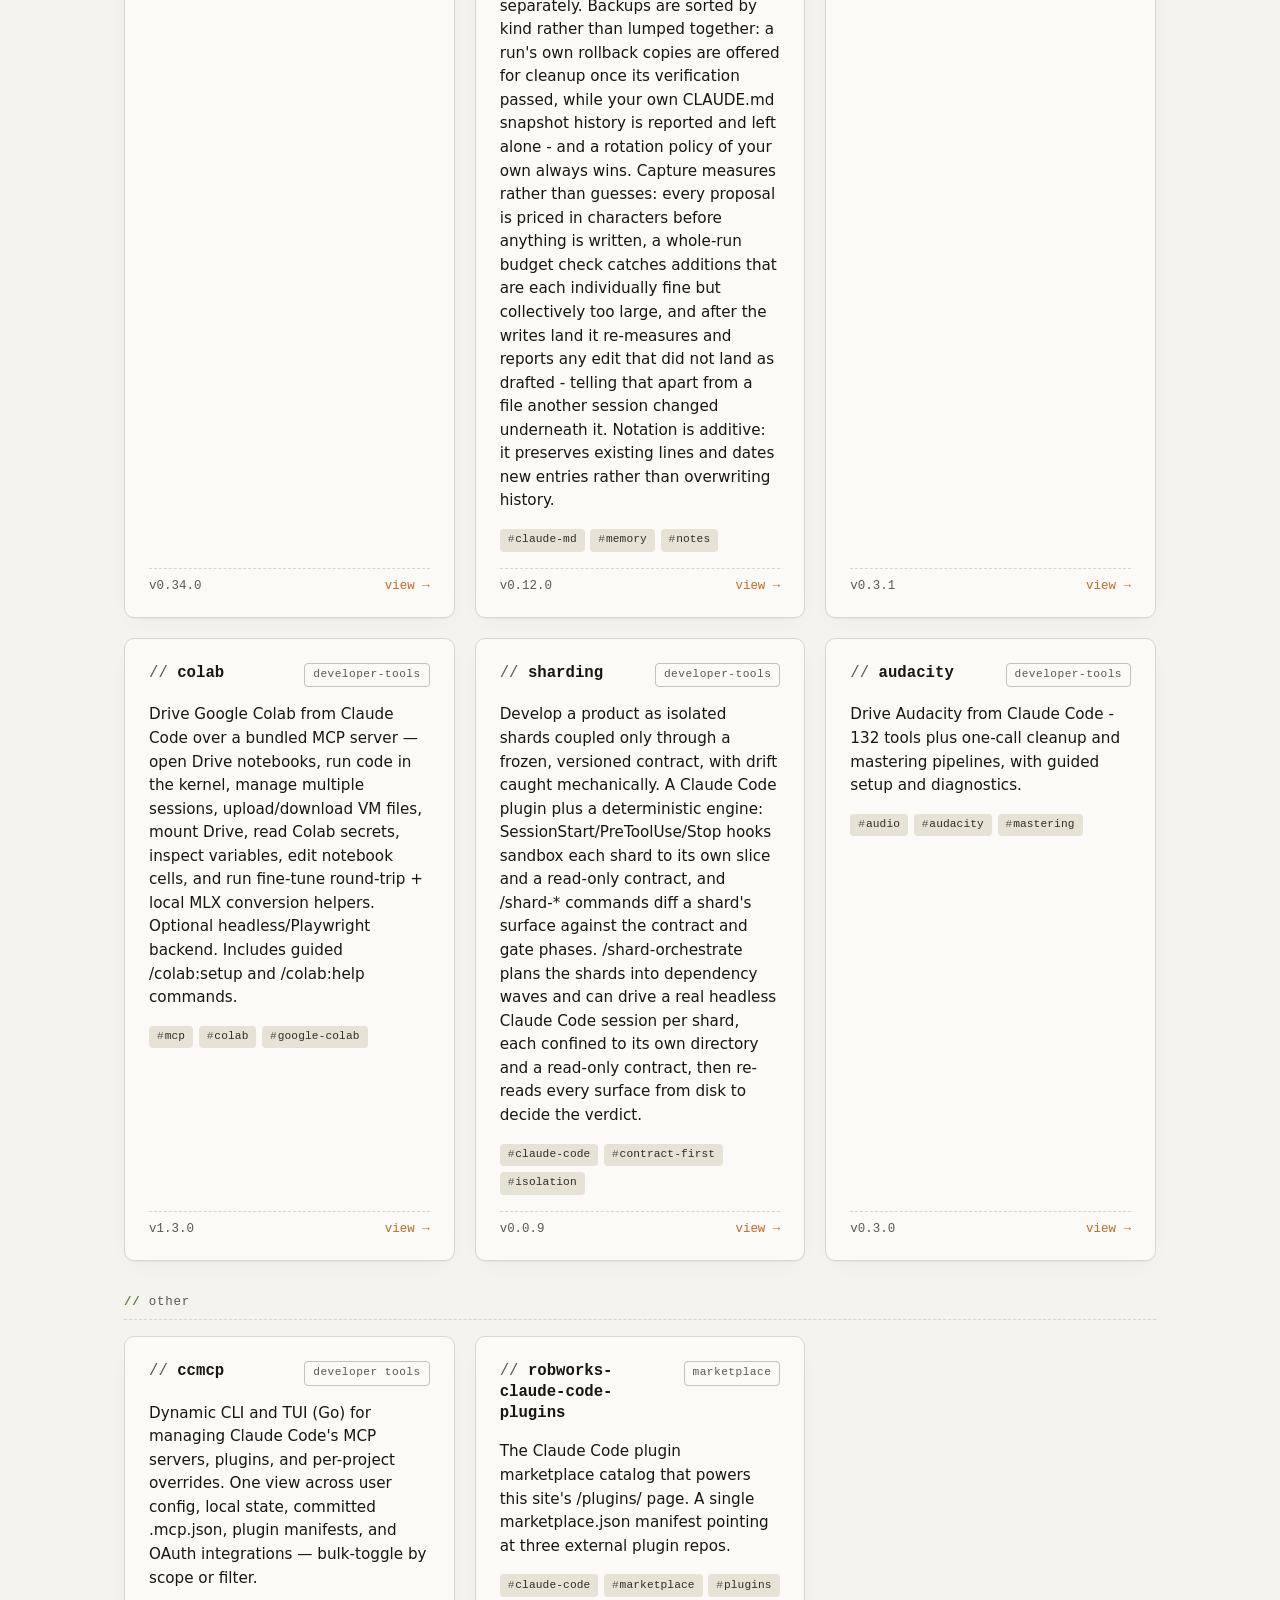
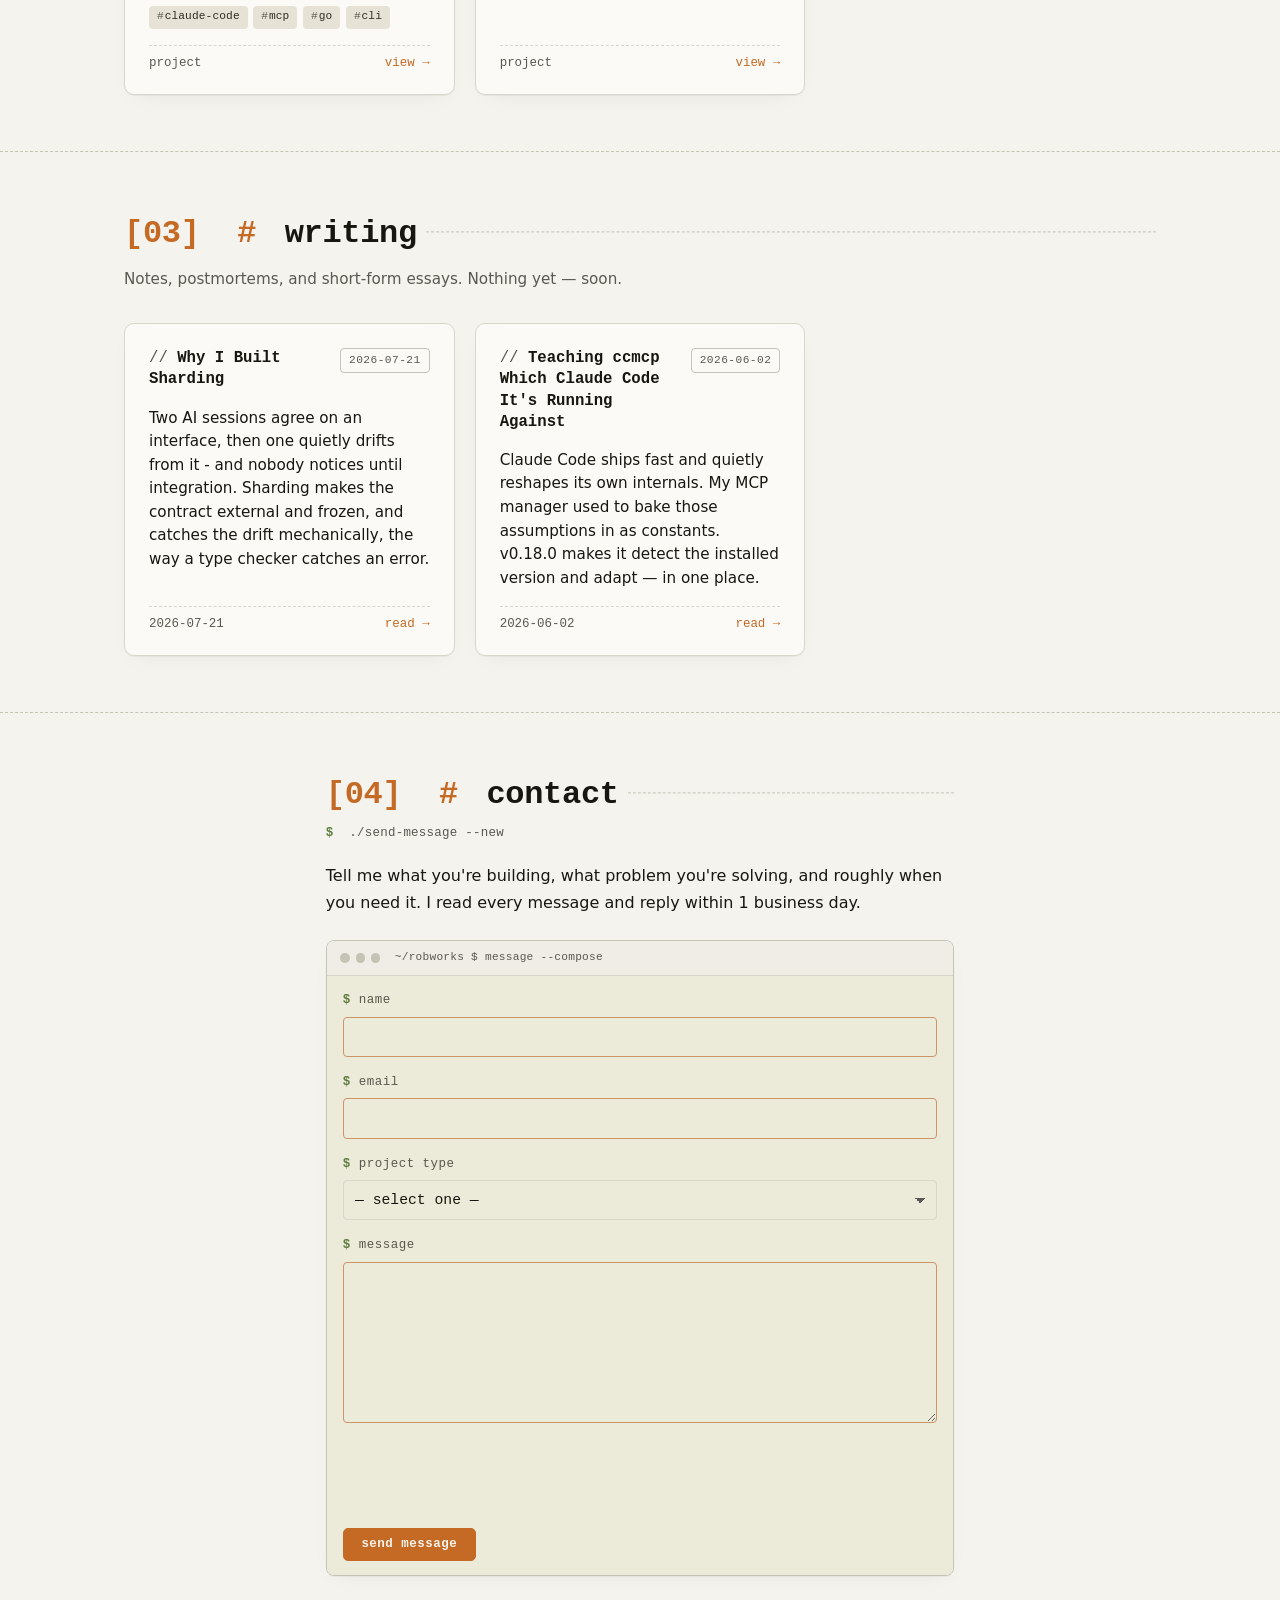
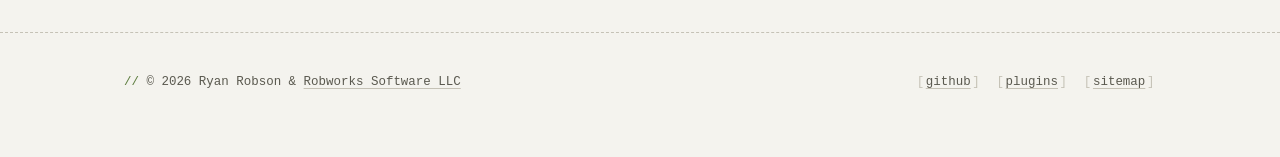
==== commit 06002b06: "rebuild site from catalog: sharding v0.0.9" ====
--- a/docs/index.html
+++ b/docs/index.html
@@ -427,7 +427,7 @@
               <span class="tag">isolation</span>
             </div>
             <div class="card-footer">
-              <span class="pinned">v0.0.8</span>
+              <span class="pinned">v0.0.9</span>
               <a class="repo-link" href="/plugins/#plugin-sharding">view →</a>
             </div>
           </article>
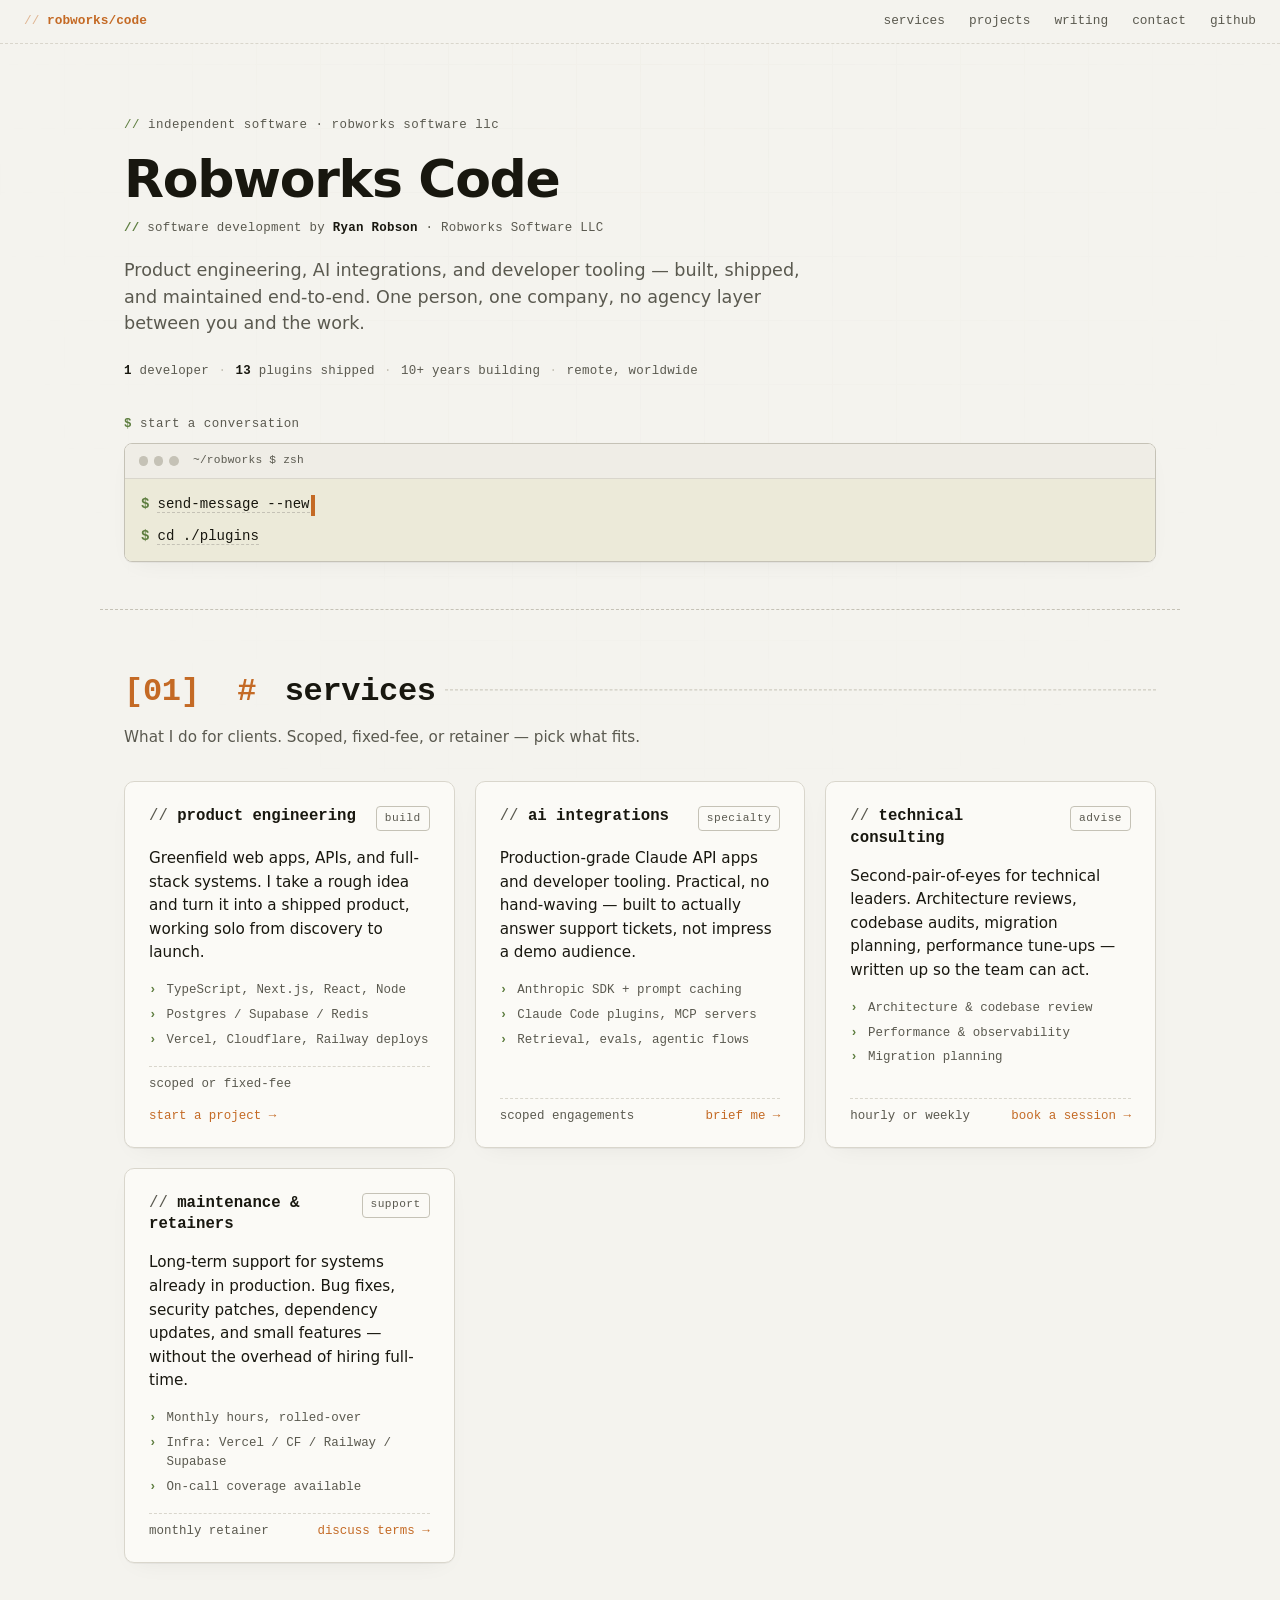
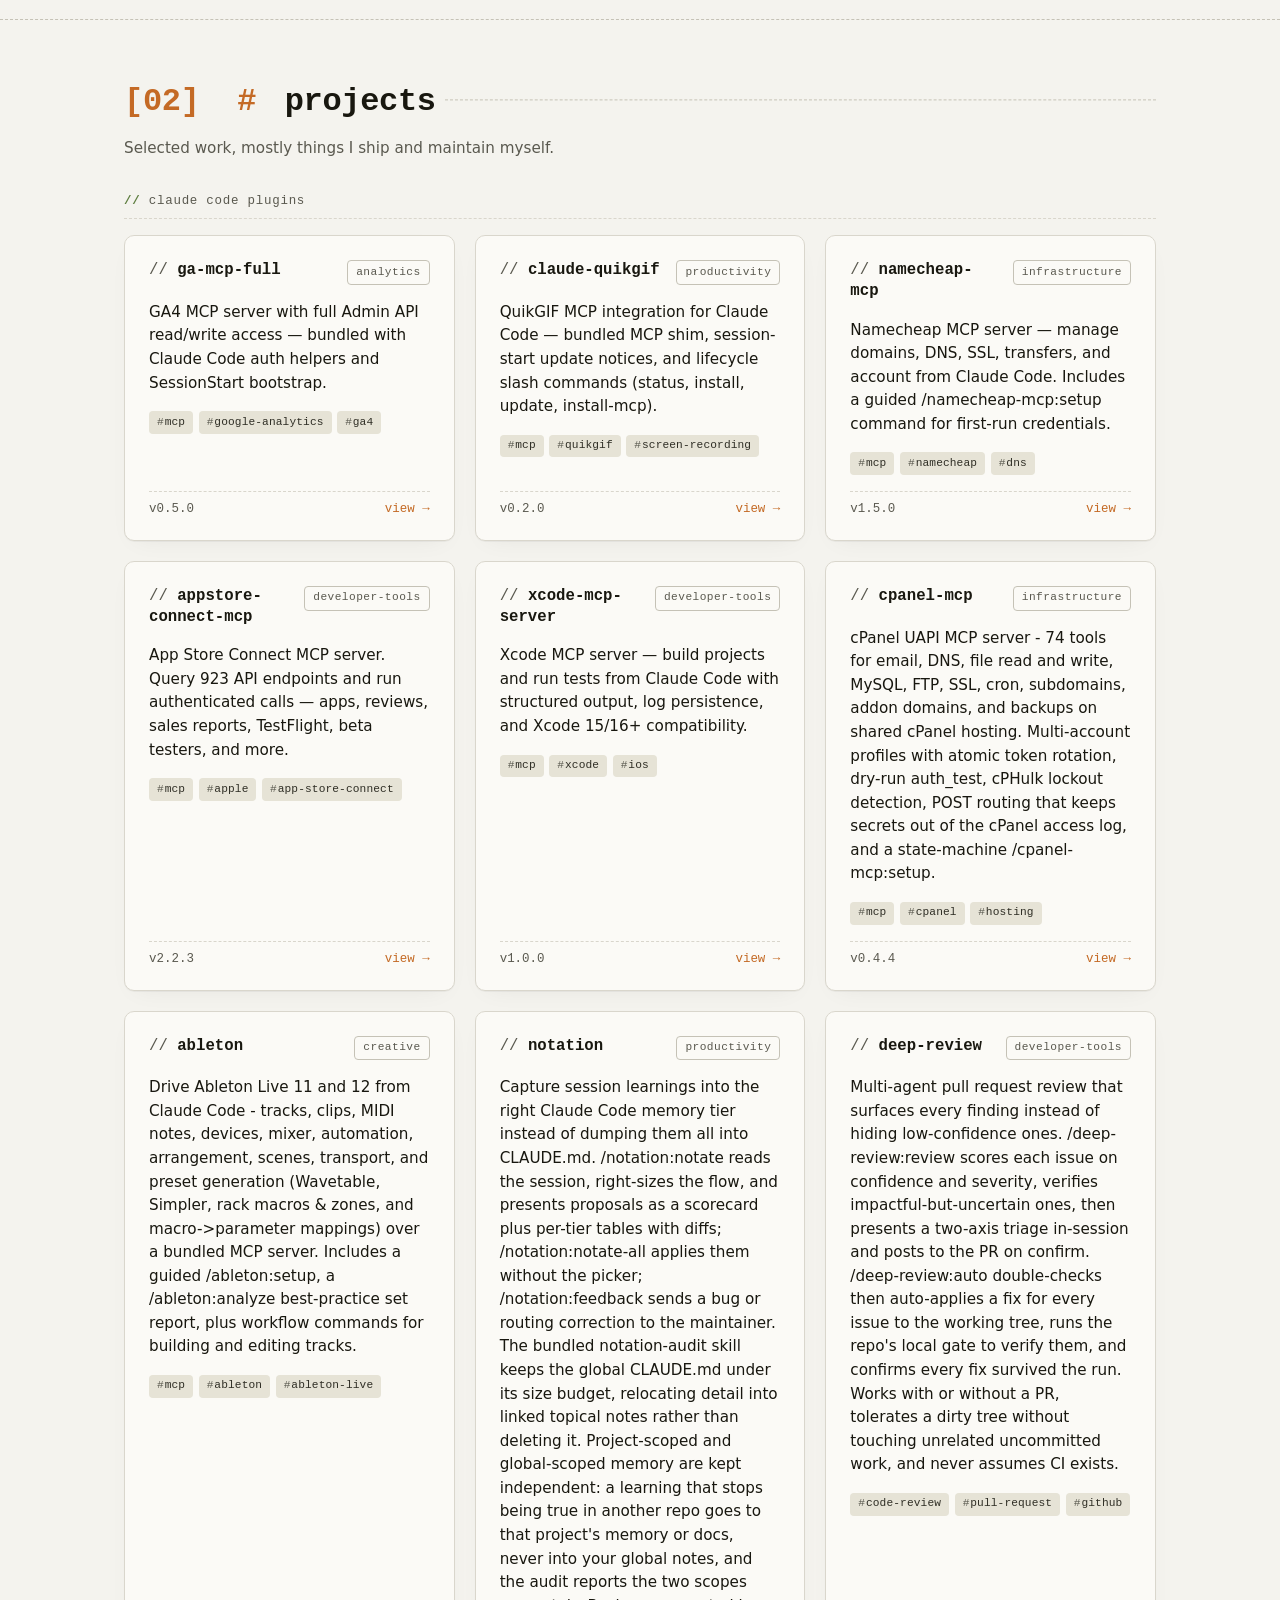
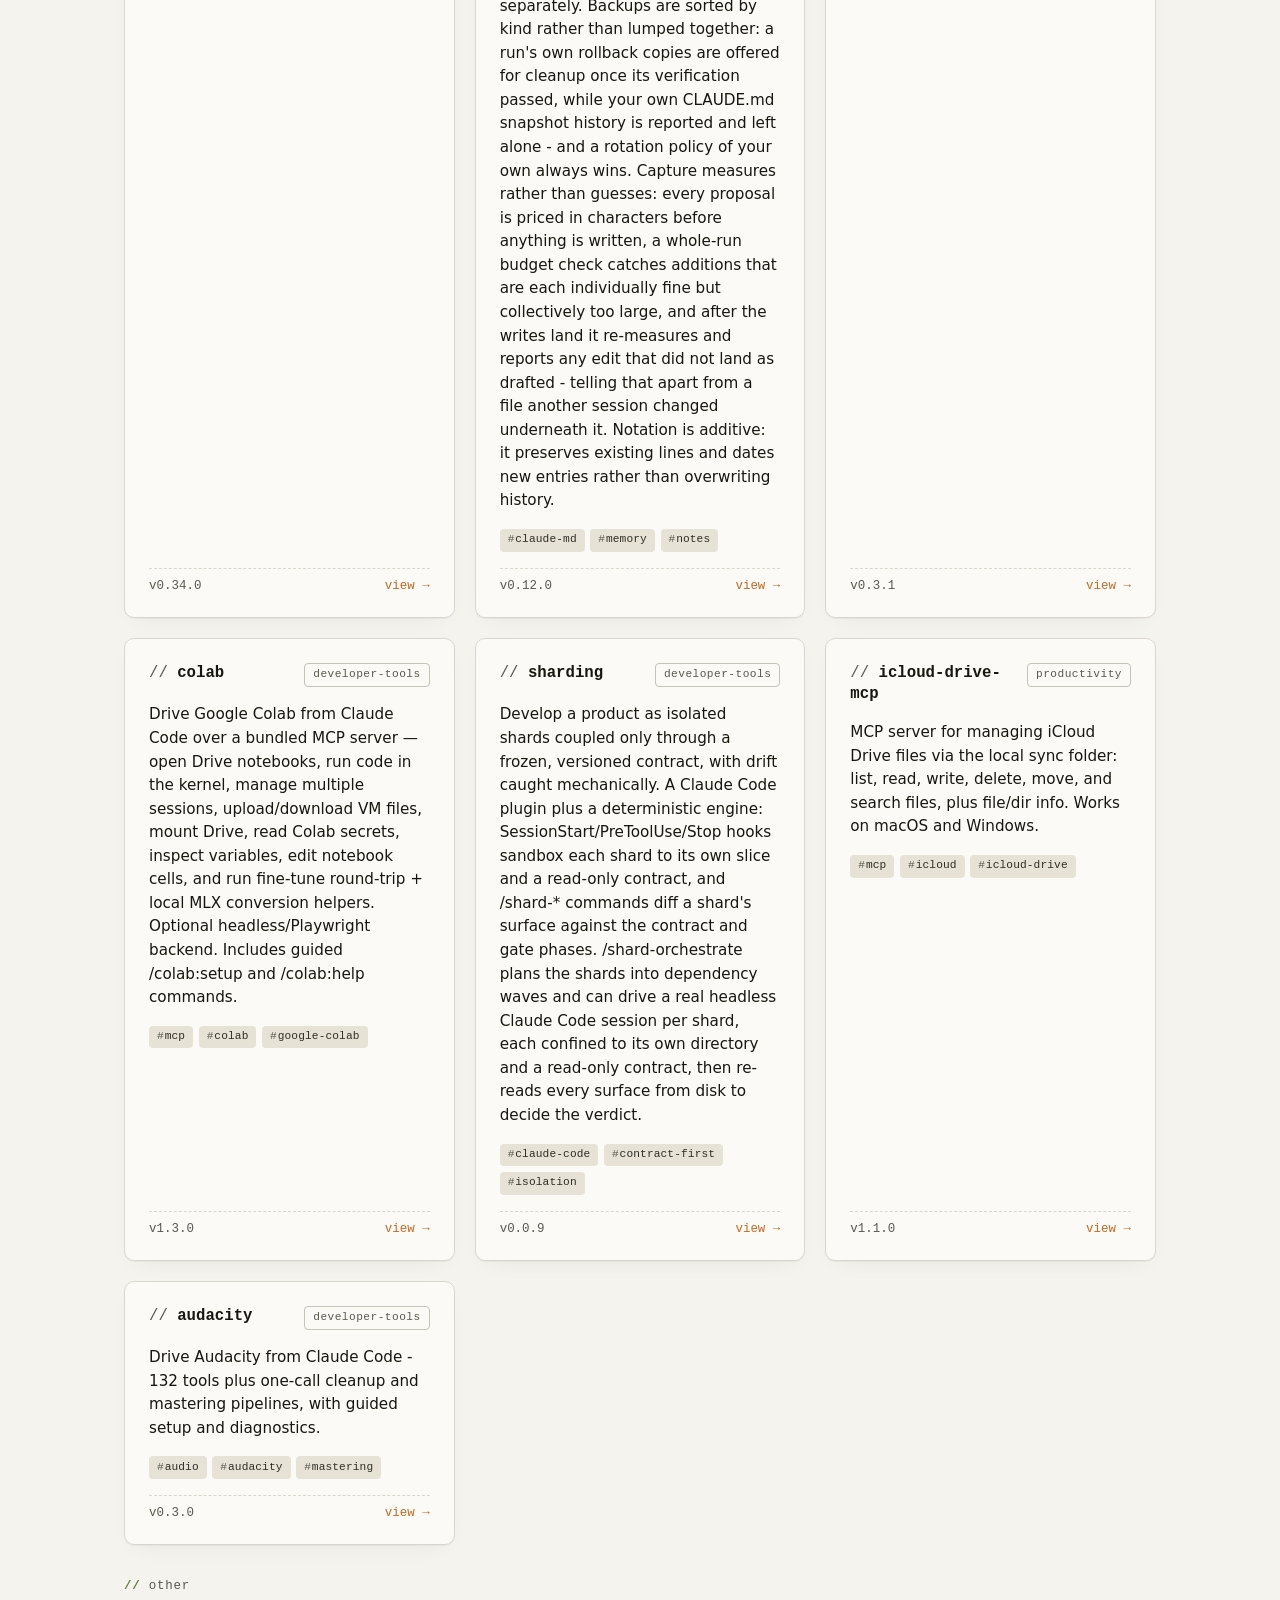
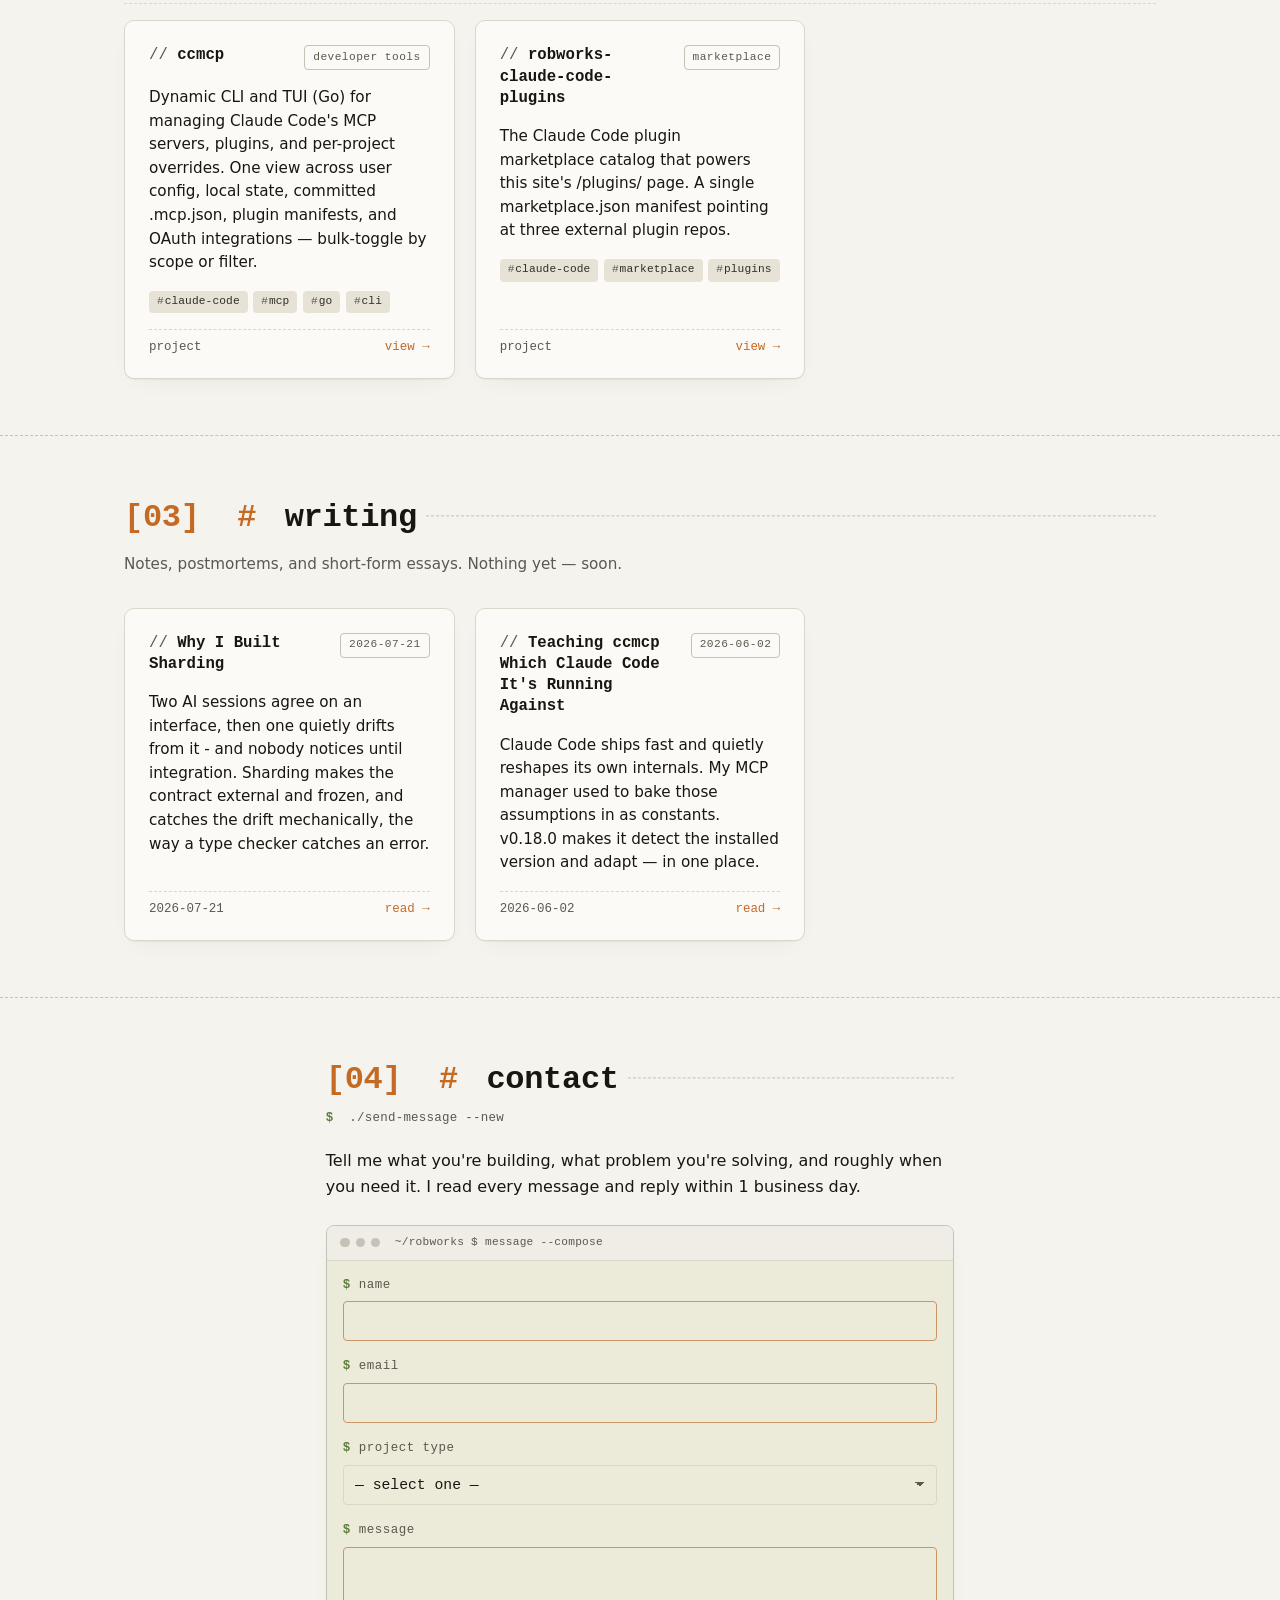
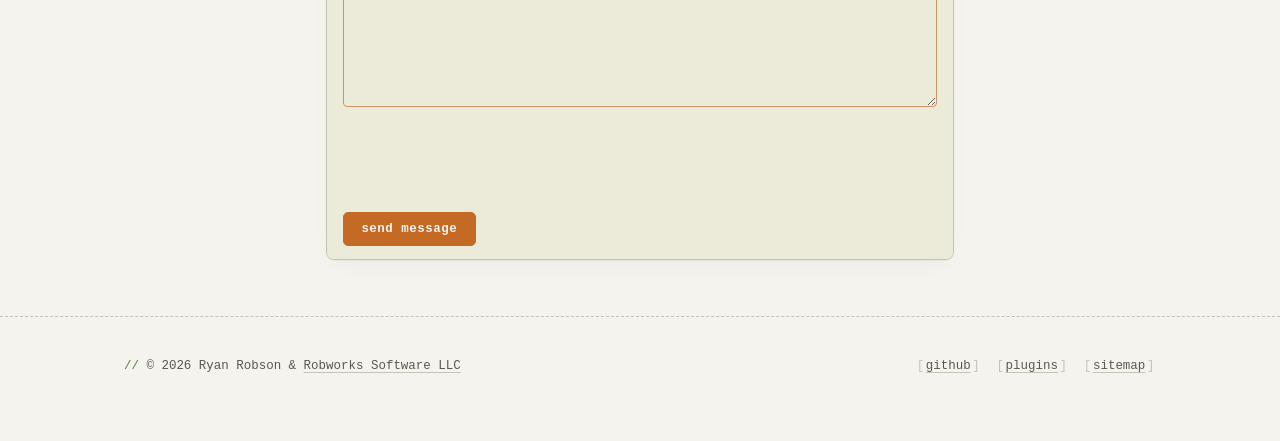
==== commit fb0e63ca: "rebuild site from catalog: add icloud-drive-mcp" ====
--- a/docs/index.html
+++ b/docs/index.html
@@ -135,7 +135,7 @@
       <p class="hero-stats">
         <span><strong>1</strong> developer</span>
         <span class="sep" aria-hidden="true"> · </span>
-        <span><strong id="hero-plugin-count">12</strong> plugins shipped</span>
+        <span><strong id="hero-plugin-count">13</strong> plugins shipped</span>
         <span class="sep" aria-hidden="true"> · </span>
         <span>10+ years building</span>
         <span class="sep" aria-hidden="true"> · </span>
@@ -429,6 +429,23 @@
             <div class="card-footer">
               <span class="pinned">v0.0.9</span>
               <a class="repo-link" href="/plugins/#plugin-sharding">view →</a>
+            </div>
+          </article>
+
+          <article class="card">
+            <div class="card-header">
+              <h3>icloud-drive-mcp</h3>
+              <span class="badge">productivity</span>
+            </div>
+            <p class="description">MCP server for managing iCloud Drive files via the local sync folder: list, read, write, delete, move, and search files, plus file/dir info. Works on macOS and Windows.</p>
+            <div class="tags">
+              <span class="tag">mcp</span>
+              <span class="tag">icloud</span>
+              <span class="tag">icloud-drive</span>
+            </div>
+            <div class="card-footer">
+              <span class="pinned">v1.1.0</span>
+              <a class="repo-link" href="/plugins/#plugin-icloud-drive-mcp">view →</a>
             </div>
           </article>
 
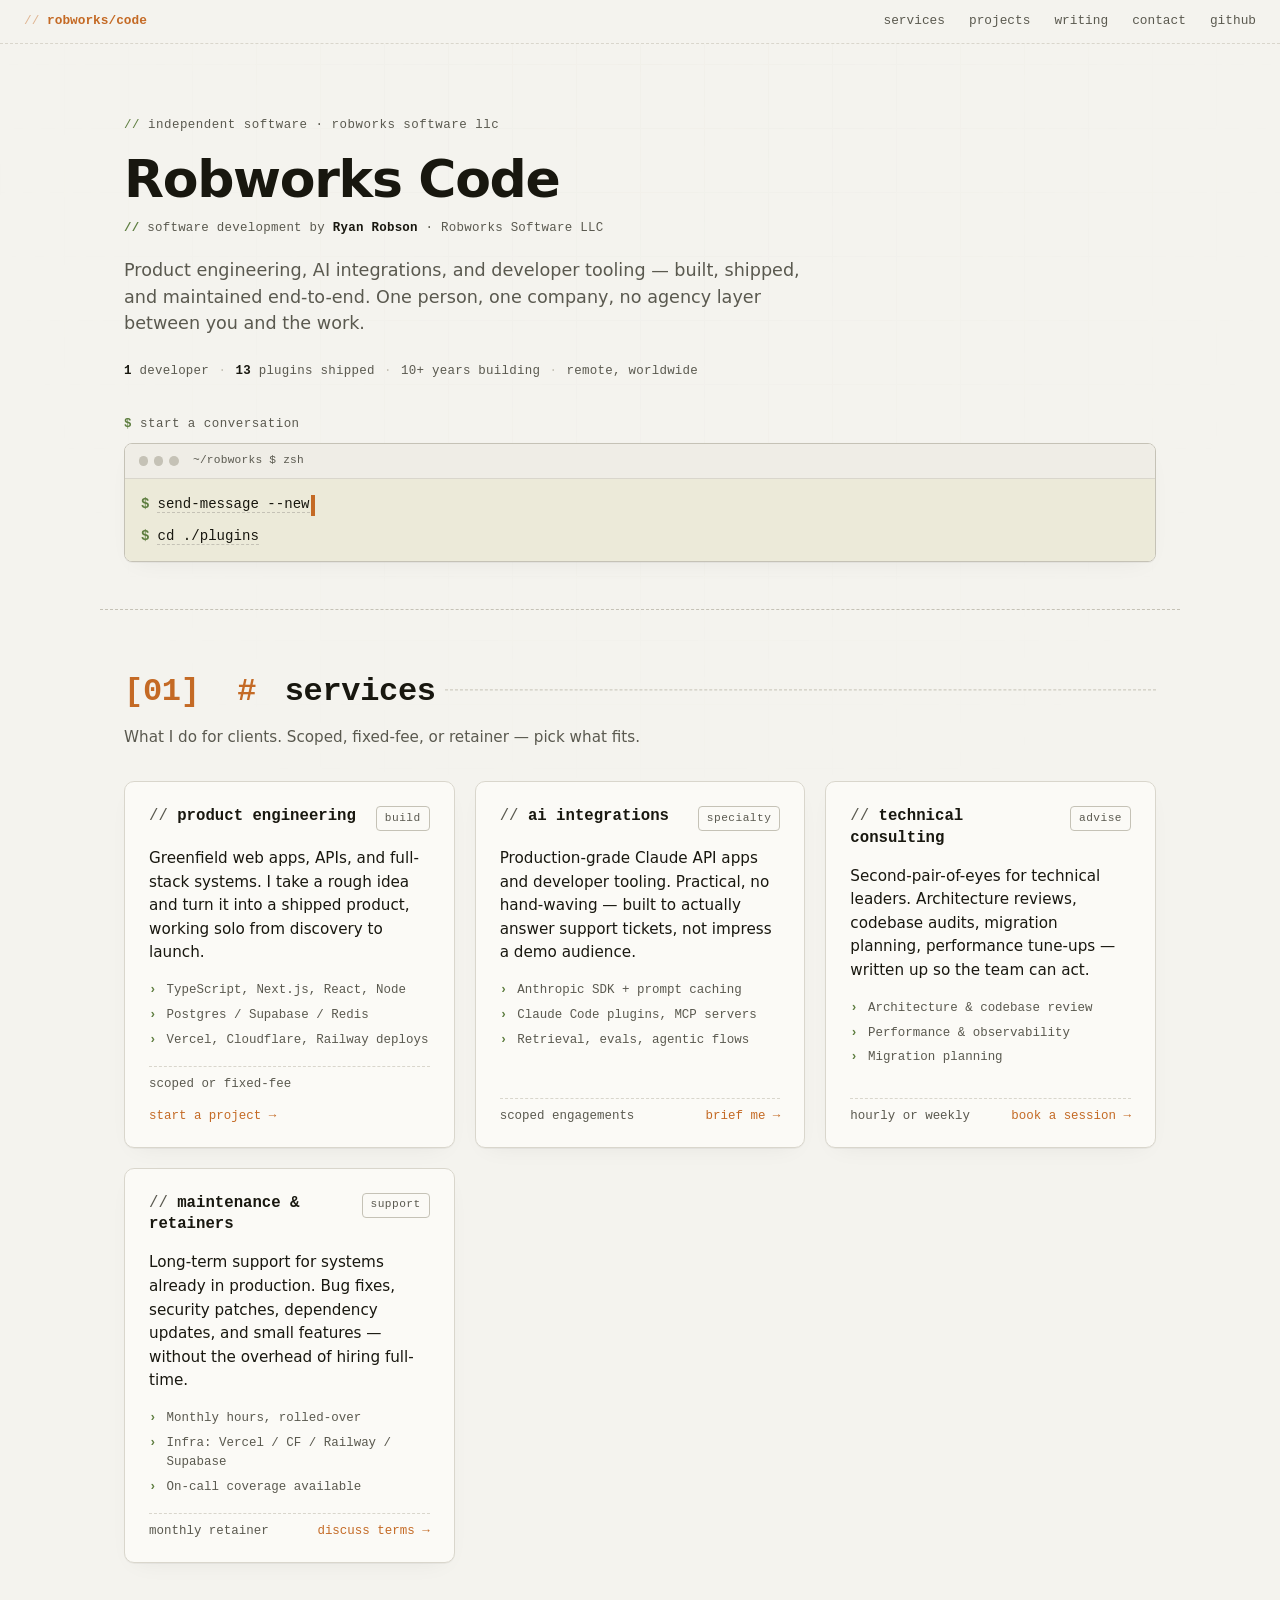
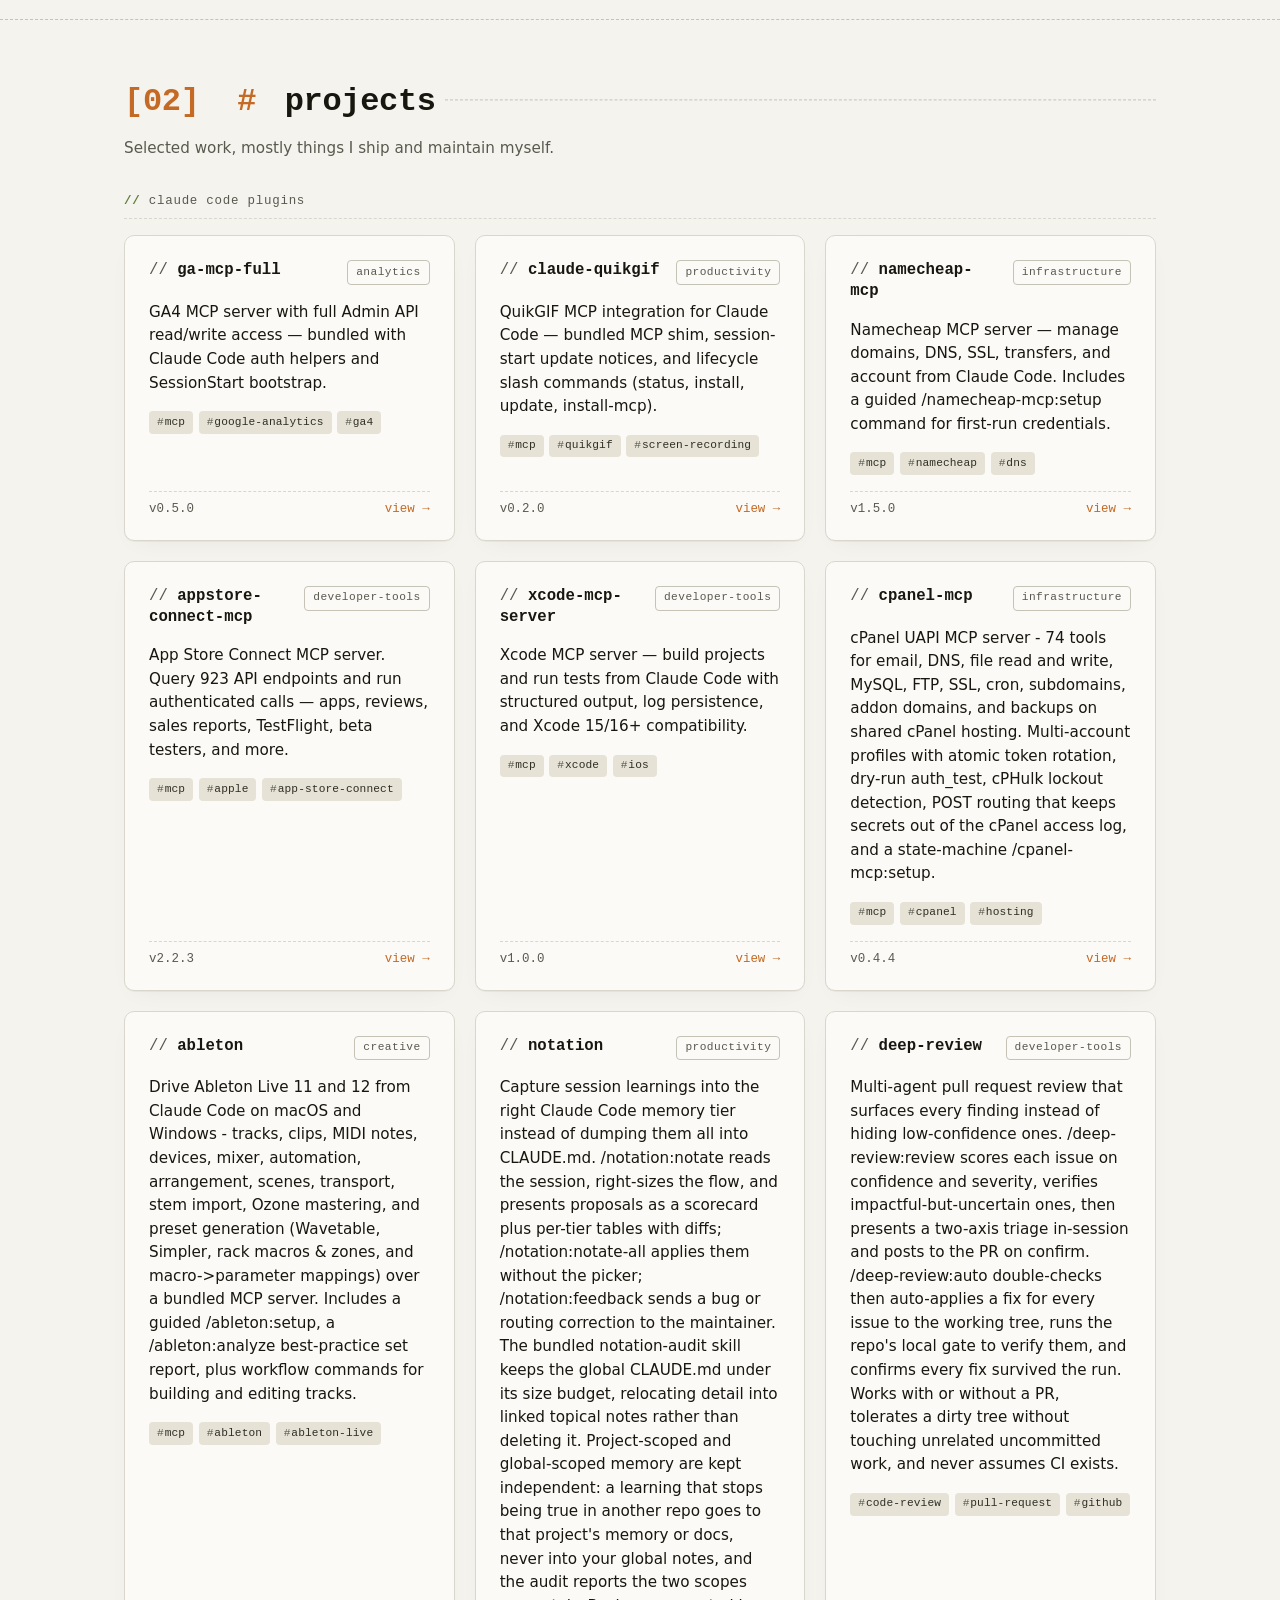
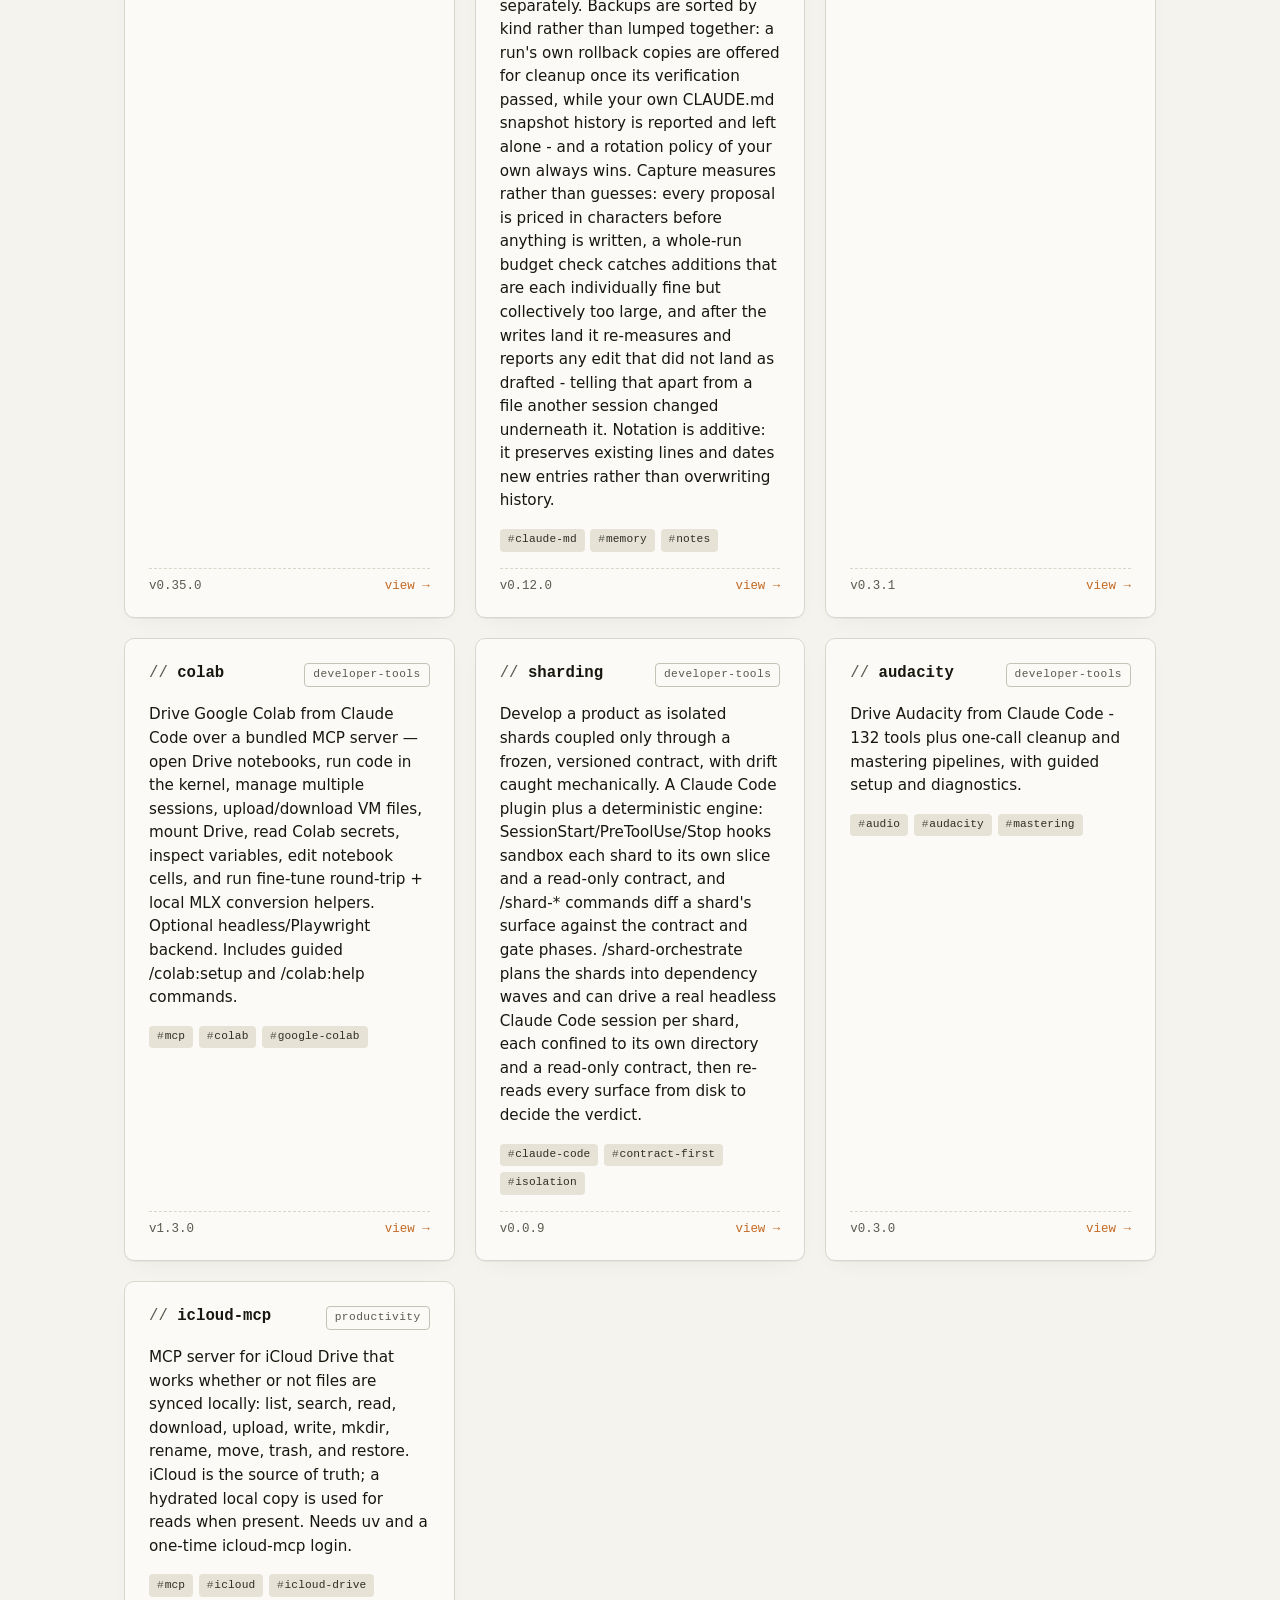
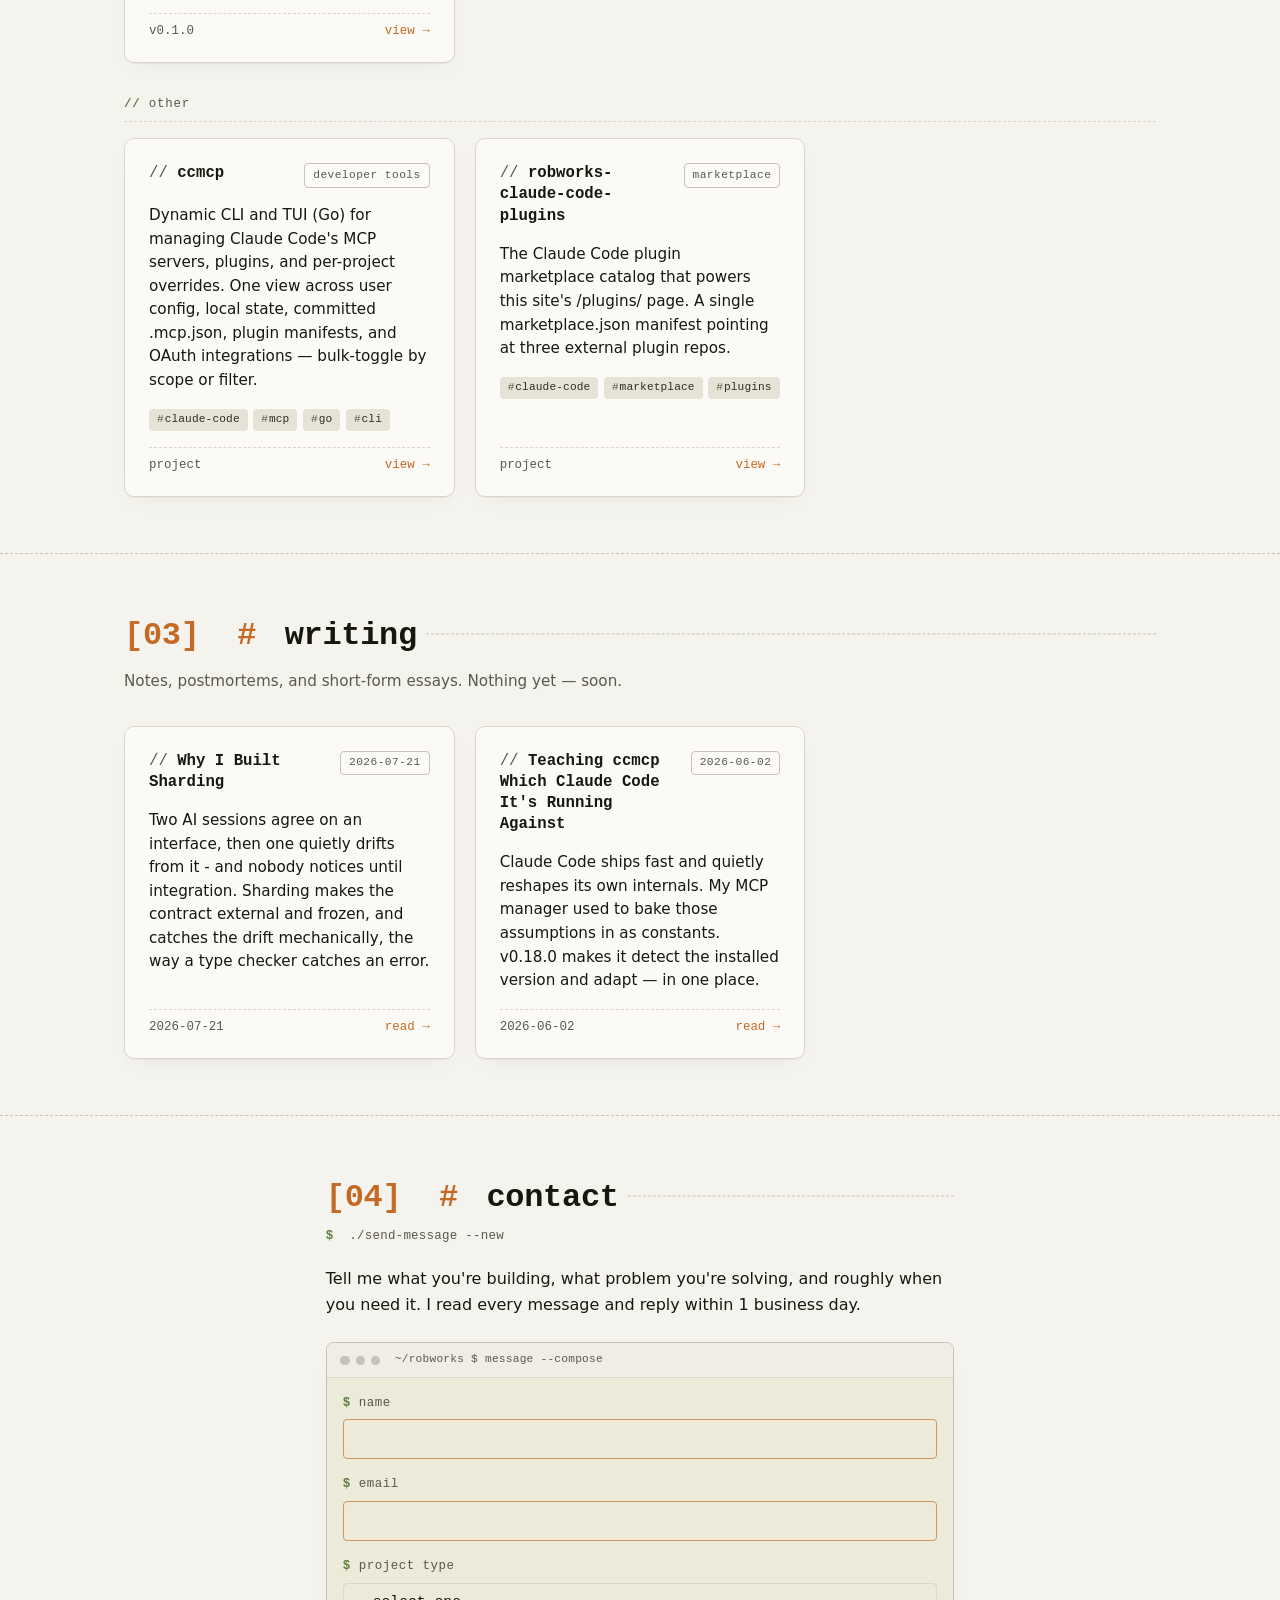
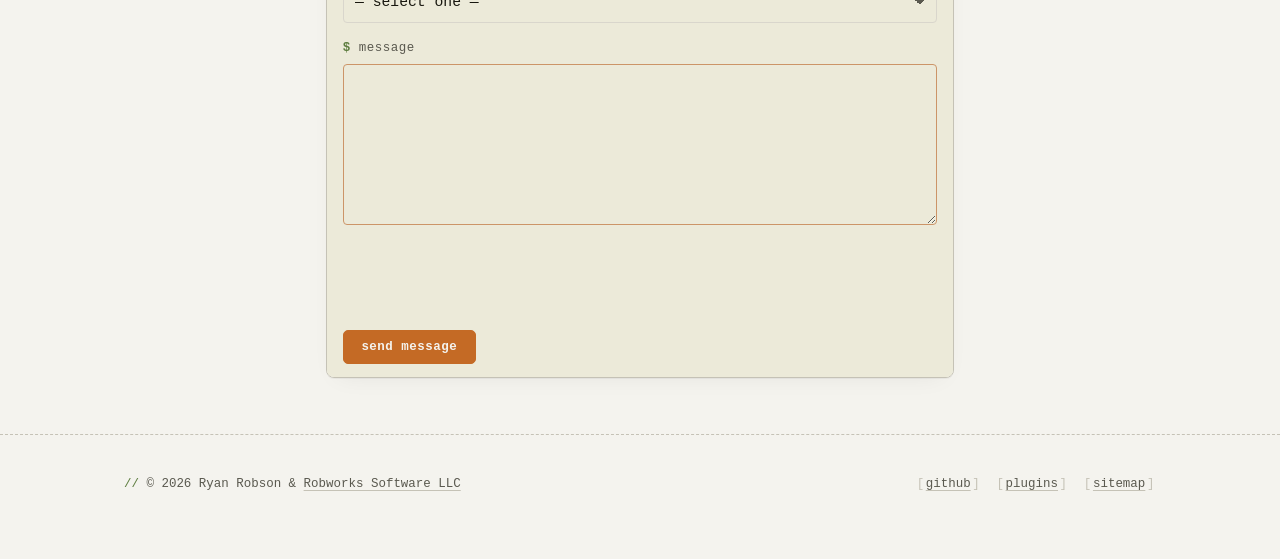
==== commit 0e2809cd: "Rebuild site: ableton v0.35.0 and its PolyForm Noncommercial license" ====
--- a/docs/index.html
+++ b/docs/index.html
@@ -352,14 +352,14 @@
               <h3>ableton</h3>
               <span class="badge">creative</span>
             </div>
-            <p class="description">Drive Ableton Live 11 and 12 from Claude Code - tracks, clips, MIDI notes, devices, mixer, automation, arrangement, scenes, transport, and preset generation (Wavetable, Simpler, rack macros &amp; zones, and macro-&gt;parameter mappings) over a bundled MCP server. Includes a guided /ableton:setup, a /ableton:analyze best-practice set report, plus workflow commands for building and editing tracks.</p>
+            <p class="description">Drive Ableton Live 11 and 12 from Claude Code on macOS and Windows - tracks, clips, MIDI notes, devices, mixer, automation, arrangement, scenes, transport, stem import, Ozone mastering, and preset generation (Wavetable, Simpler, rack macros &amp; zones, and macro-&gt;parameter mappings) over a bundled MCP server. Includes a guided /ableton:setup, a /ableton:analyze best-practice set report, plus workflow commands for building and editing tracks.</p>
             <div class="tags">
               <span class="tag">mcp</span>
               <span class="tag">ableton</span>
               <span class="tag">ableton-live</span>
             </div>
             <div class="card-footer">
-              <span class="pinned">v0.34.0</span>
+              <span class="pinned">v0.35.0</span>
               <a class="repo-link" href="/plugins/#plugin-ableton">view →</a>
             </div>
           </article>
@@ -434,23 +434,6 @@
 
           <article class="card">
             <div class="card-header">
-              <h3>icloud-drive-mcp</h3>
-              <span class="badge">productivity</span>
-            </div>
-            <p class="description">MCP server for managing iCloud Drive files via the local sync folder: list, read, write, delete, move, and search files, plus file/dir info. Works on macOS and Windows.</p>
-            <div class="tags">
-              <span class="tag">mcp</span>
-              <span class="tag">icloud</span>
-              <span class="tag">icloud-drive</span>
-            </div>
-            <div class="card-footer">
-              <span class="pinned">v1.1.0</span>
-              <a class="repo-link" href="/plugins/#plugin-icloud-drive-mcp">view →</a>
-            </div>
-          </article>
-
-          <article class="card">
-            <div class="card-header">
               <h3>audacity</h3>
               <span class="badge">developer-tools</span>
             </div>
@@ -463,6 +446,23 @@
             <div class="card-footer">
               <span class="pinned">v0.3.0</span>
               <a class="repo-link" href="/plugins/#plugin-audacity">view →</a>
+            </div>
+          </article>
+
+          <article class="card">
+            <div class="card-header">
+              <h3>icloud-mcp</h3>
+              <span class="badge">productivity</span>
+            </div>
+            <p class="description">MCP server for iCloud Drive that works whether or not files are synced locally: list, search, read, download, upload, write, mkdir, rename, move, trash, and restore. iCloud is the source of truth; a hydrated local copy is used for reads when present. Needs uv and a one-time icloud-mcp login.</p>
+            <div class="tags">
+              <span class="tag">mcp</span>
+              <span class="tag">icloud</span>
+              <span class="tag">icloud-drive</span>
+            </div>
+            <div class="card-footer">
+              <span class="pinned">v0.1.0</span>
+              <a class="repo-link" href="/plugins/#plugin-icloud-mcp">view →</a>
             </div>
           </article>
 <!-- END:PROJECTS-PLUGINS -->
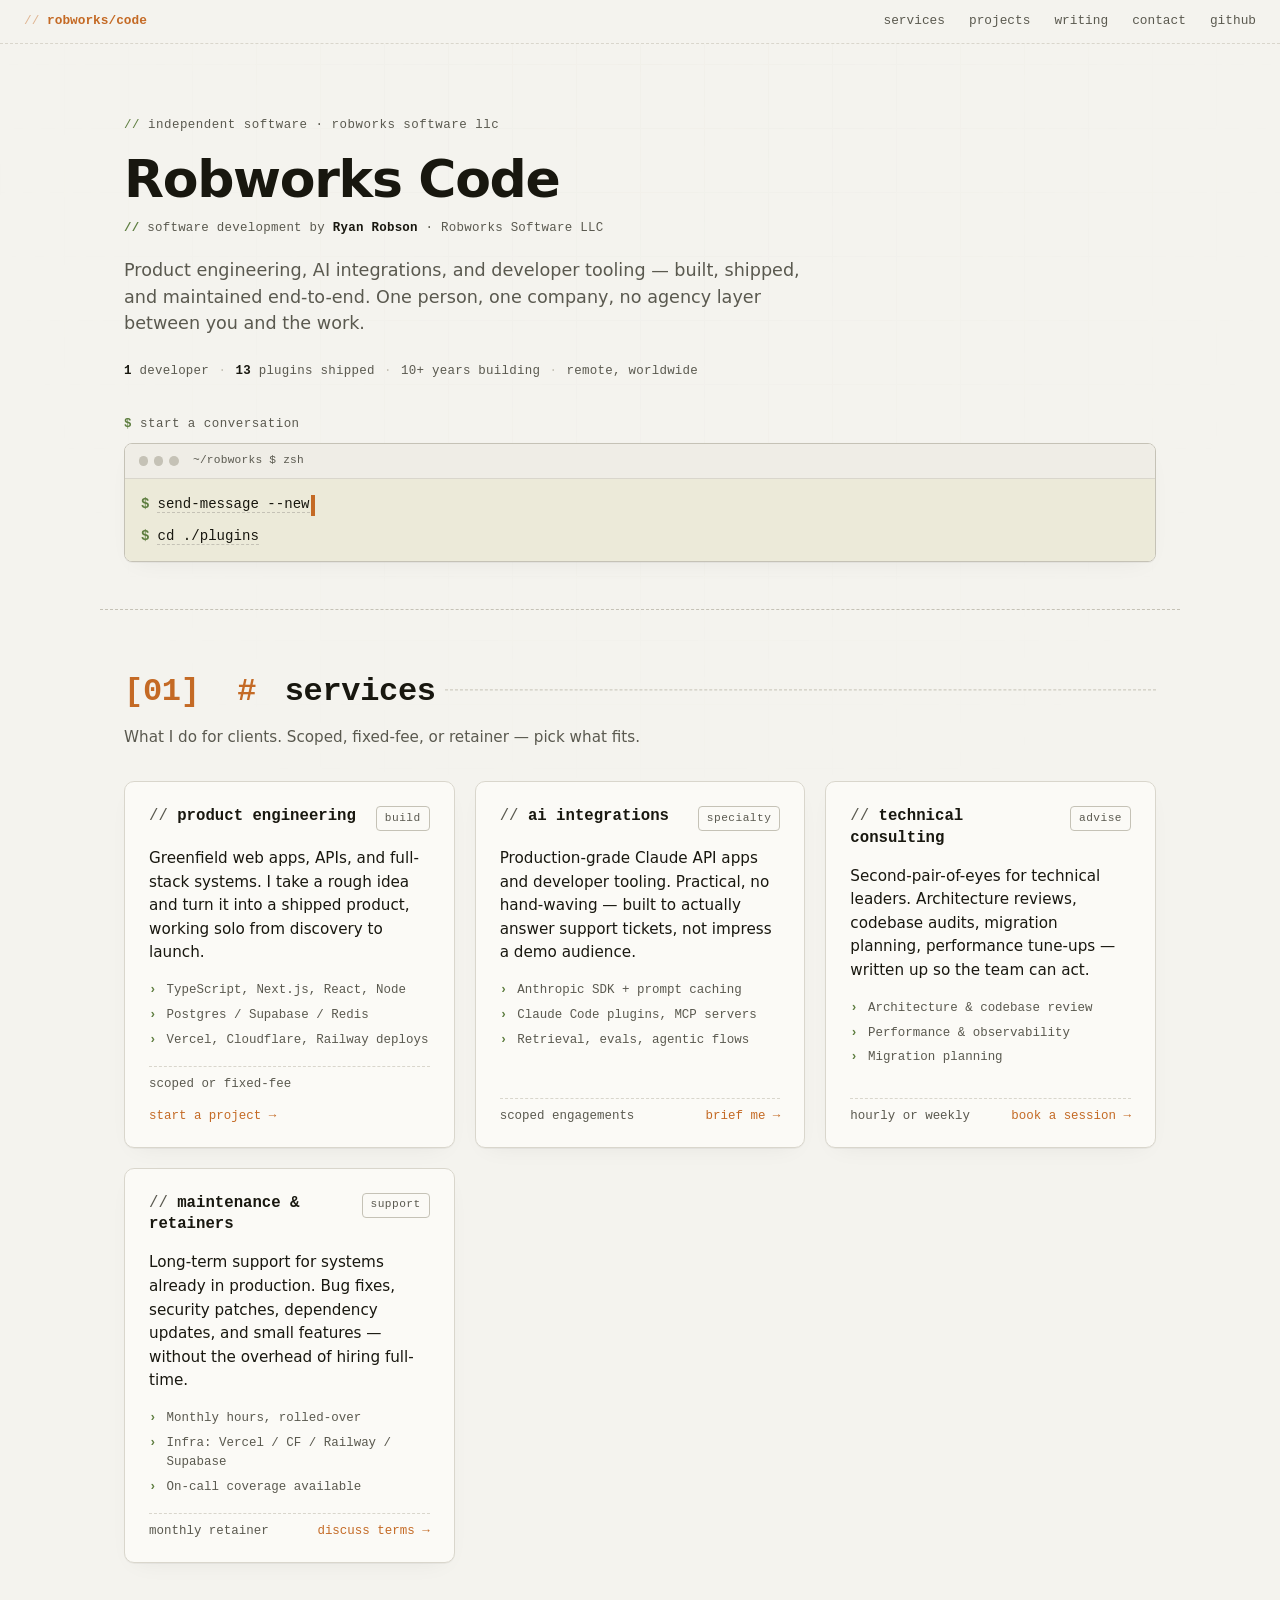
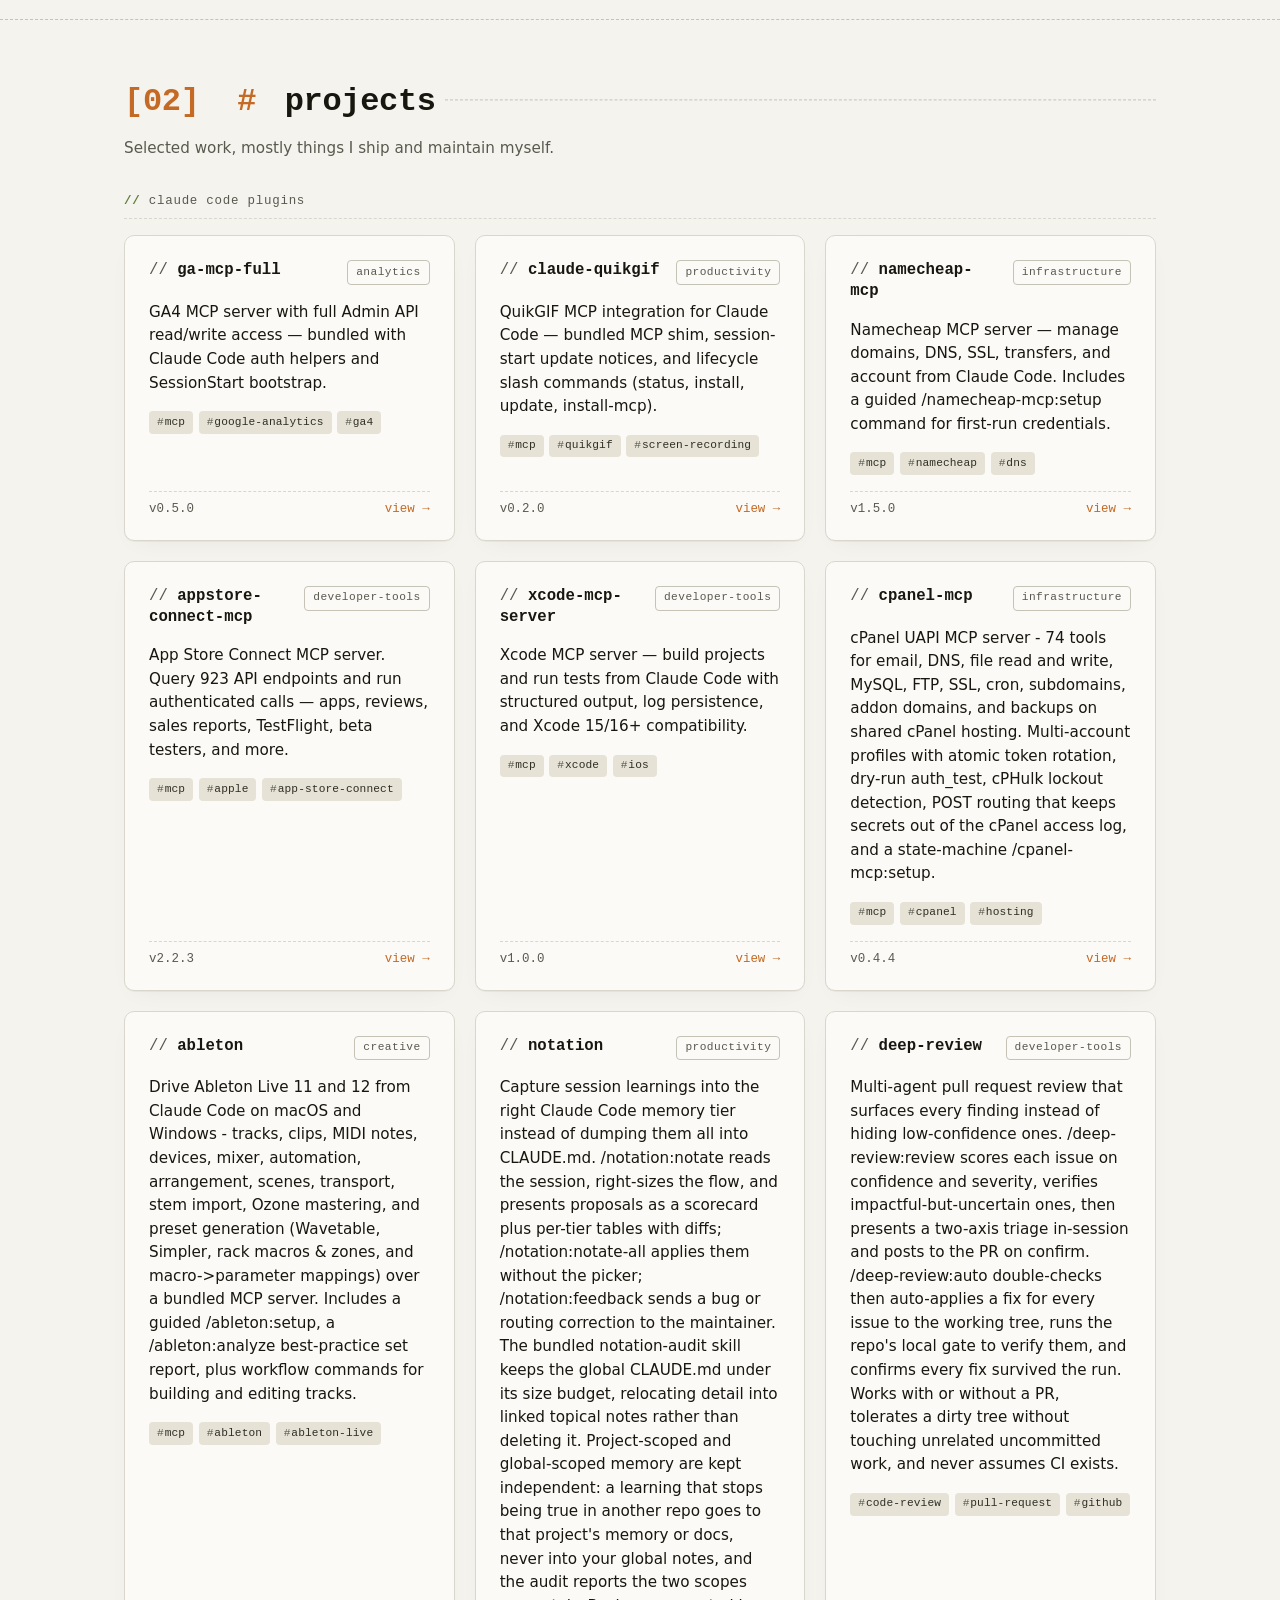
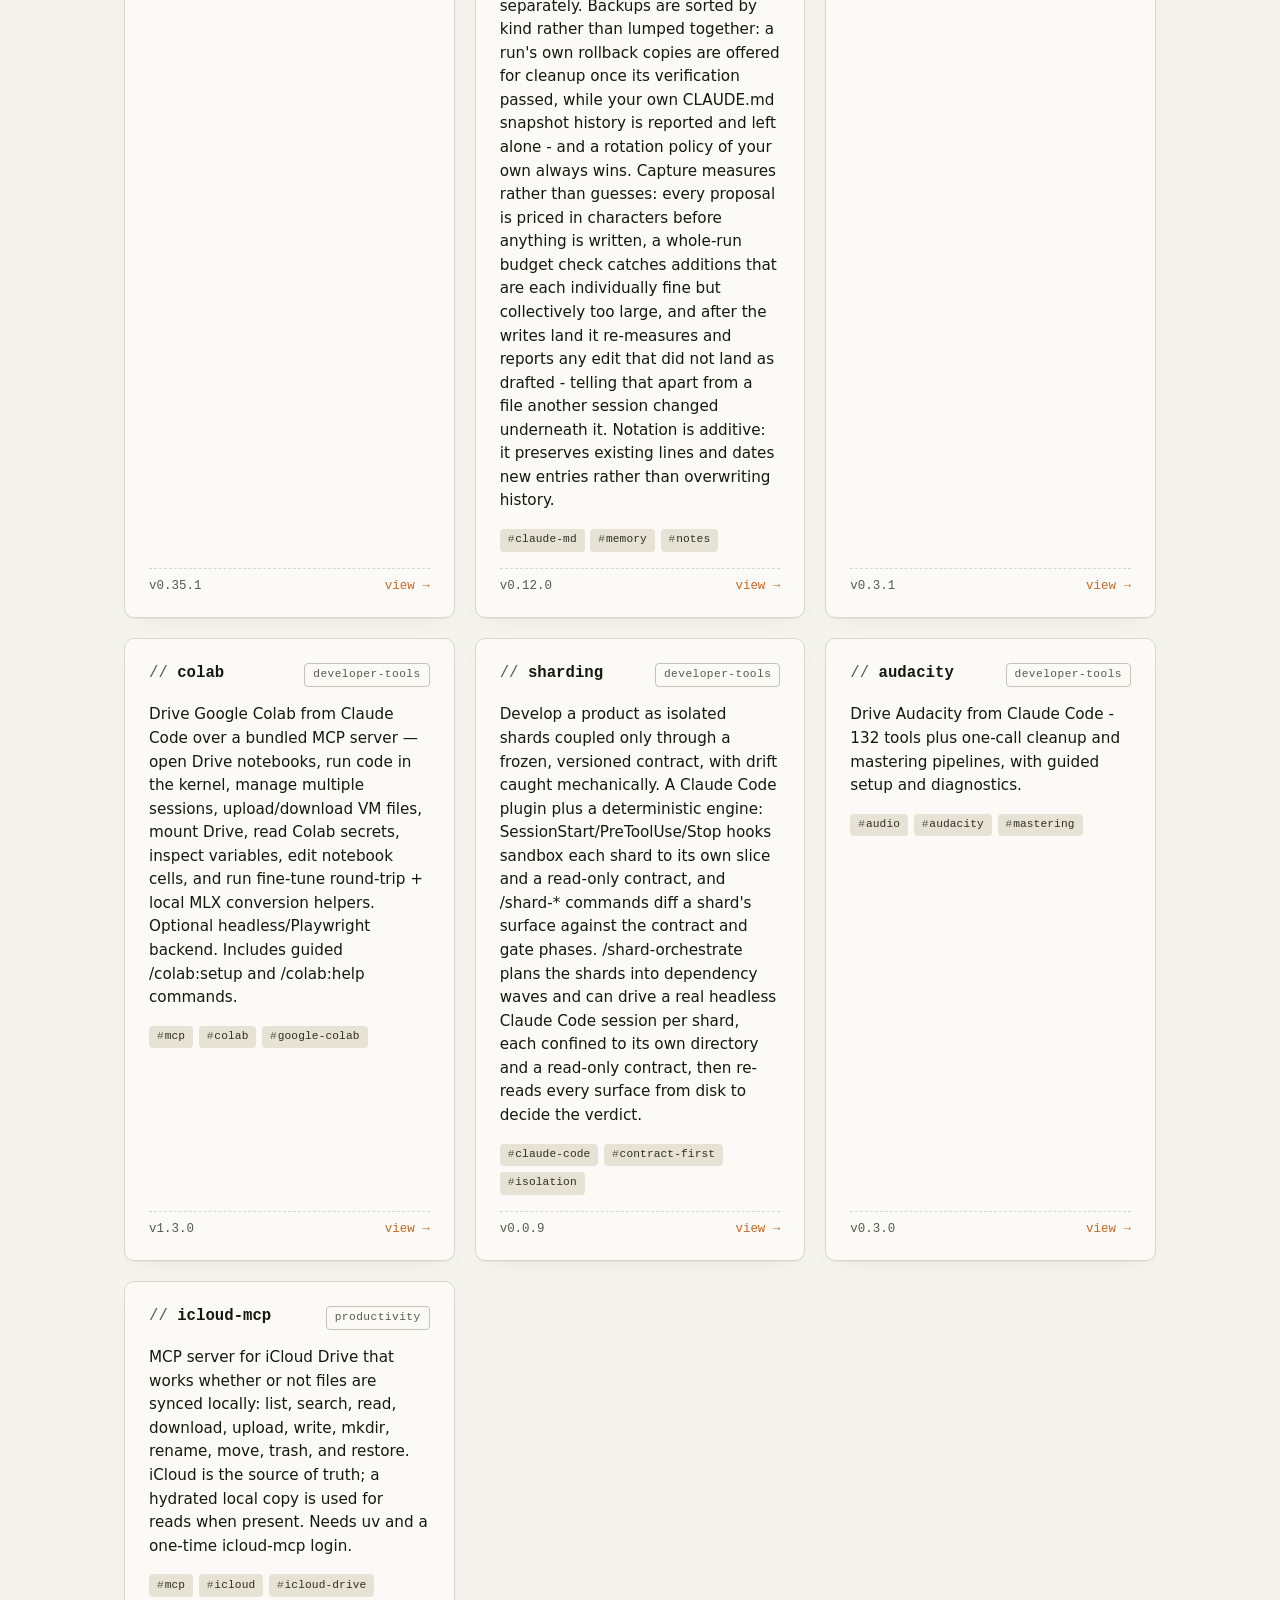
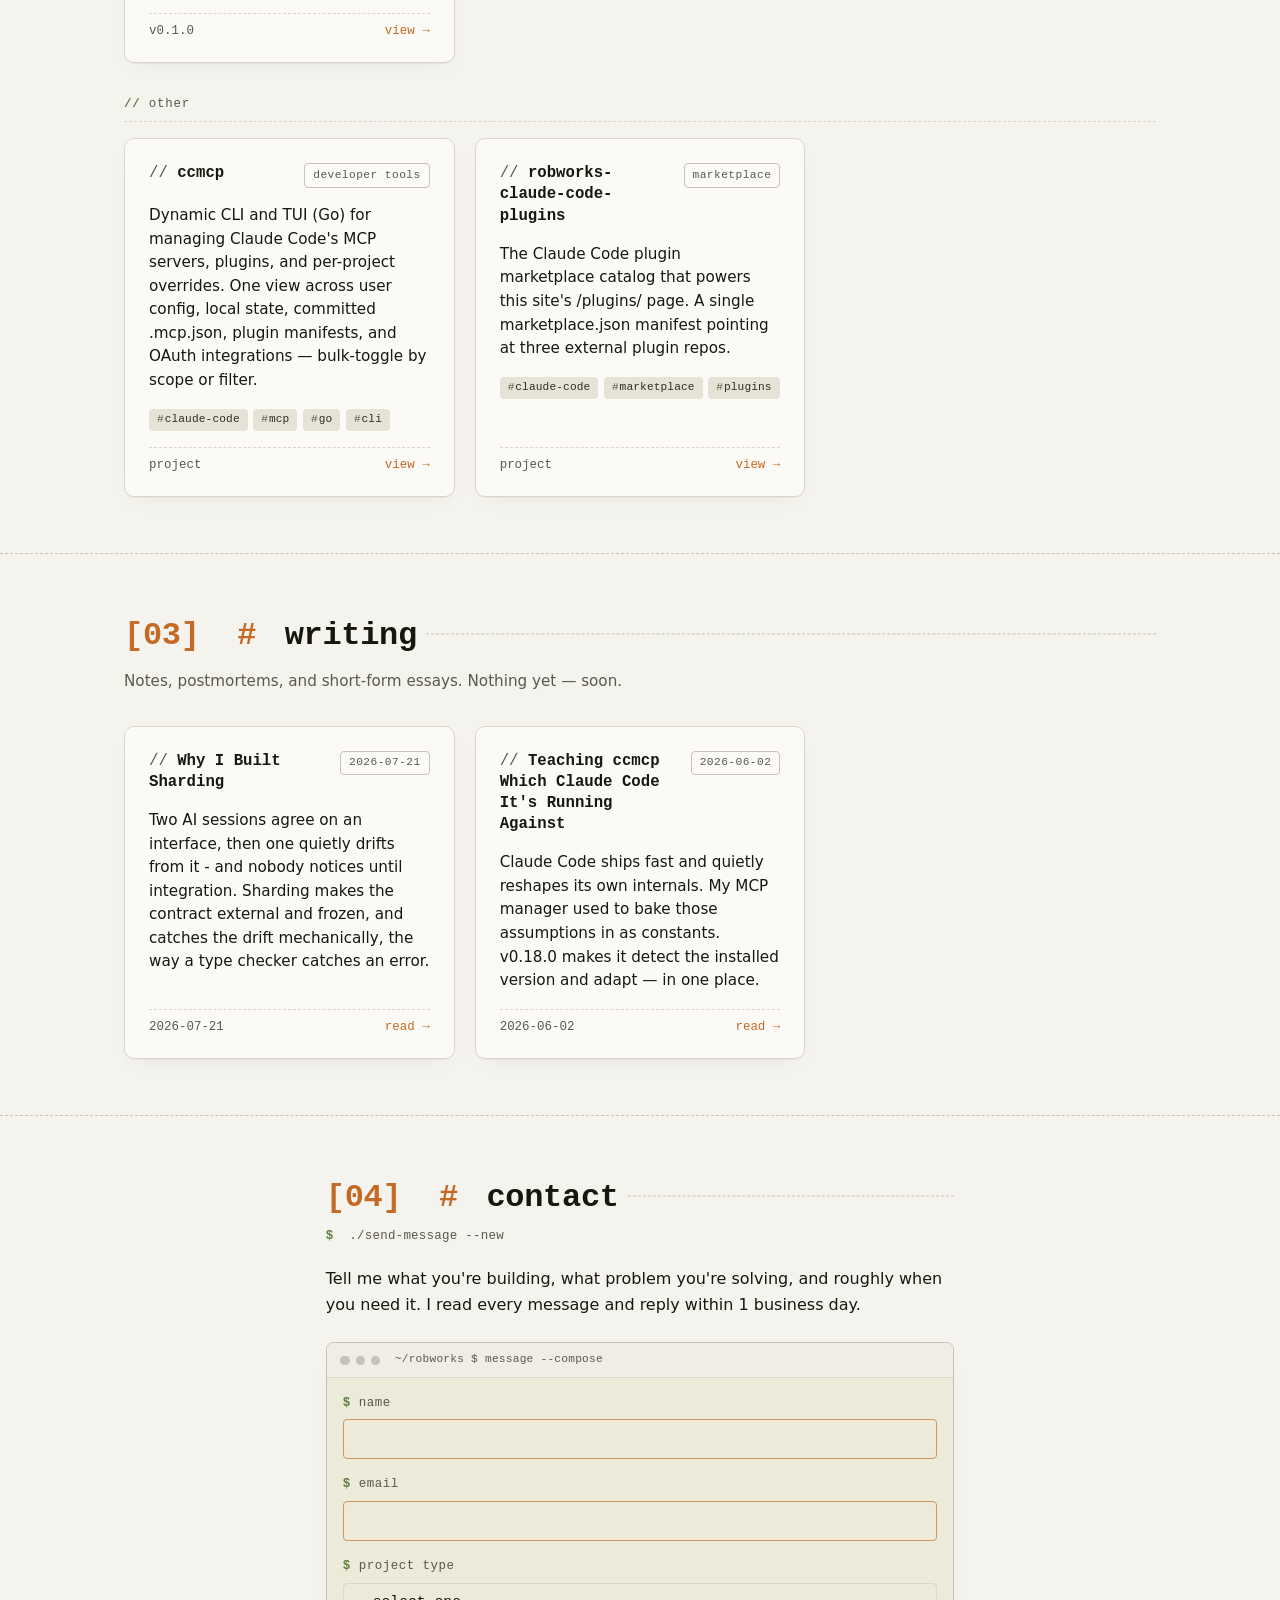
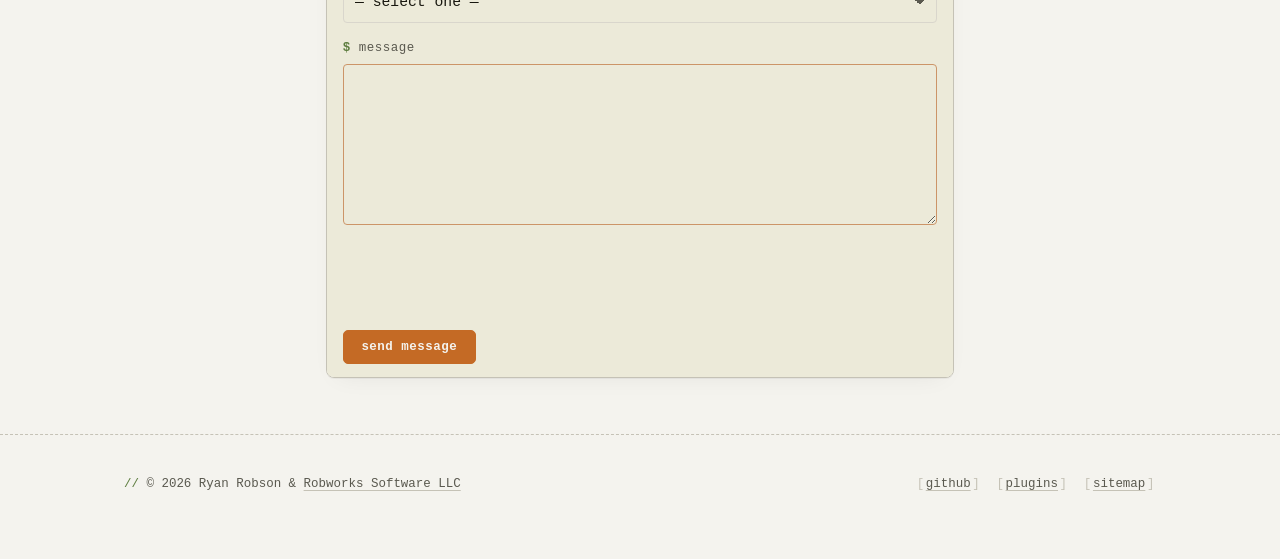
==== commit 59d5c512: "Rebuild site: ableton v0.35.1" ====
--- a/docs/index.html
+++ b/docs/index.html
@@ -359,7 +359,7 @@
               <span class="tag">ableton-live</span>
             </div>
             <div class="card-footer">
-              <span class="pinned">v0.35.0</span>
+              <span class="pinned">v0.35.1</span>
               <a class="repo-link" href="/plugins/#plugin-ableton">view →</a>
             </div>
           </article>
